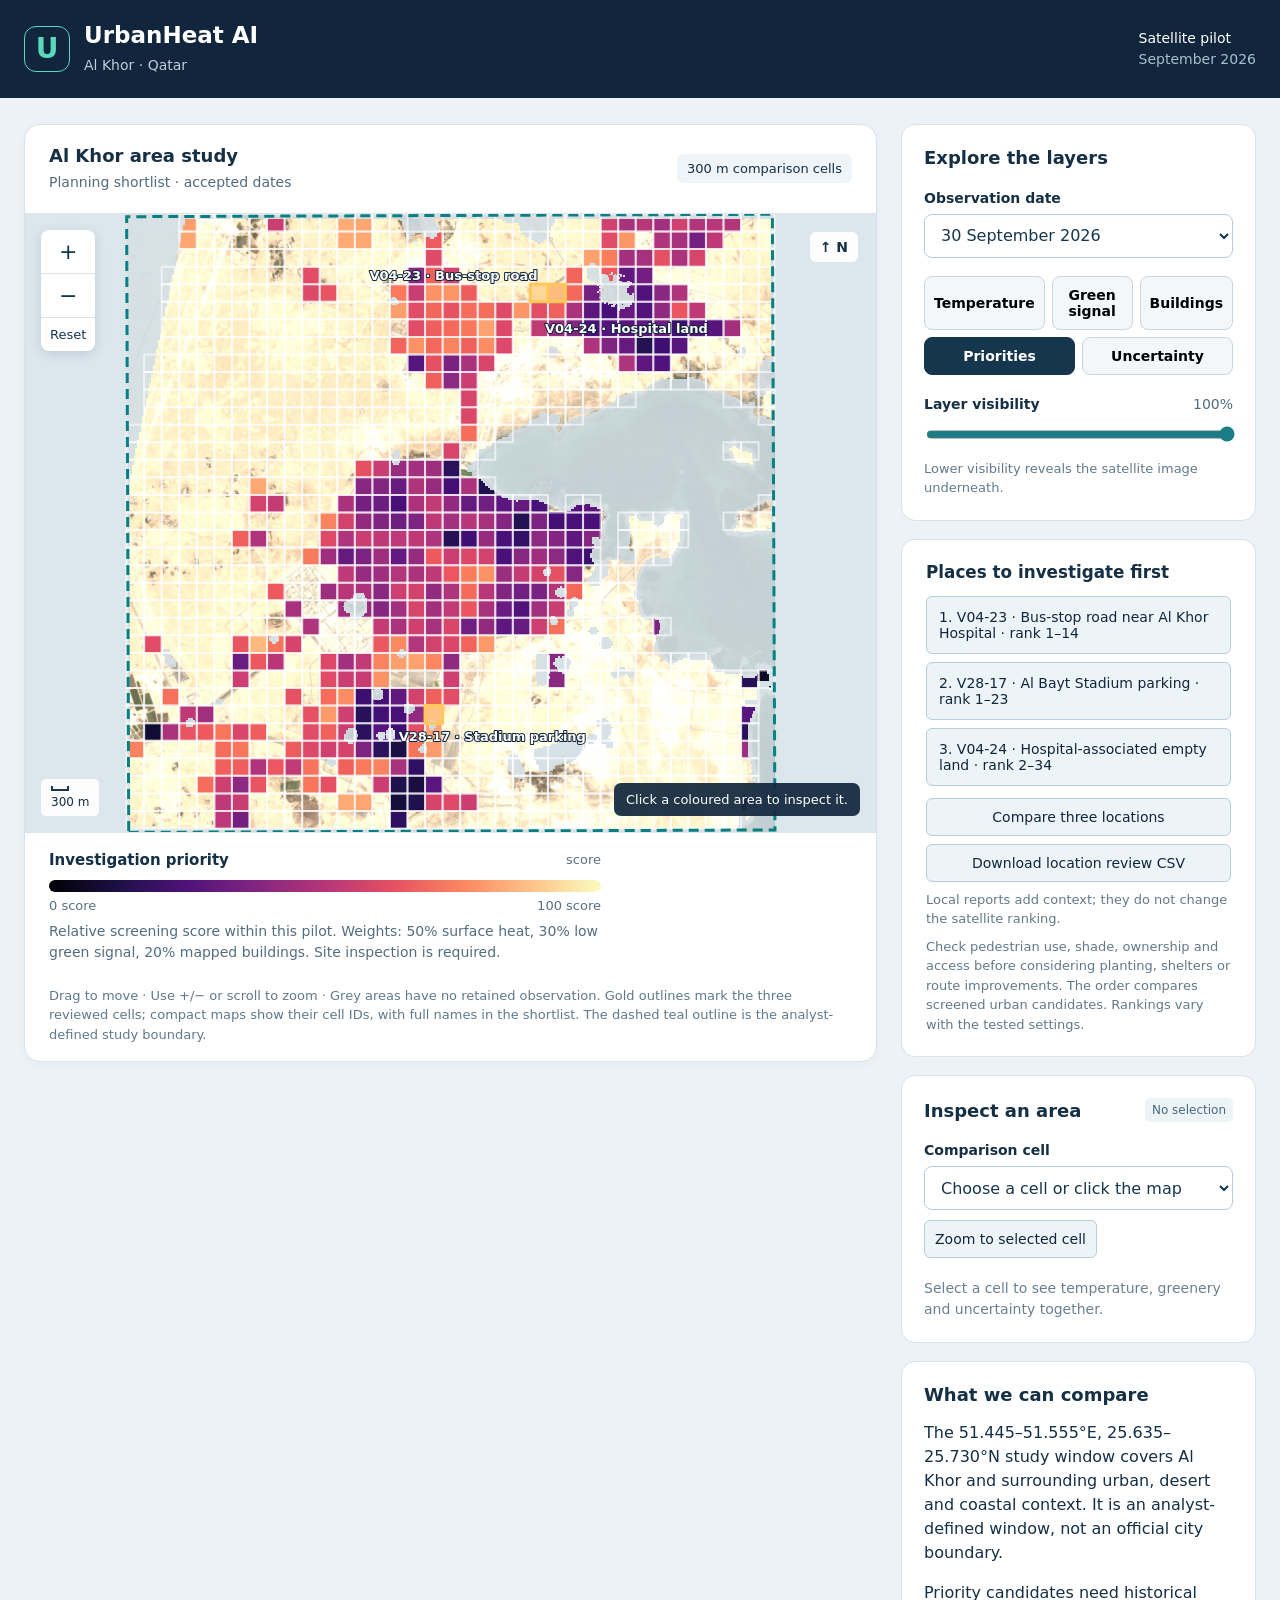
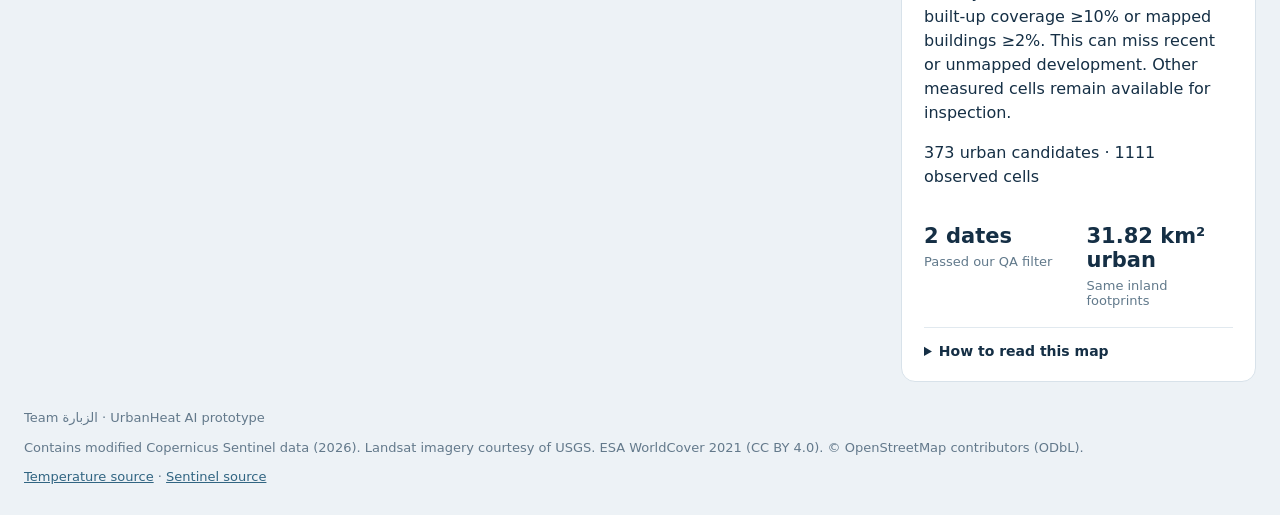
==== app/index.html @ a77ec5e9 "Fix map label readability and record real Chromium desktop/mobile checks [skip ci]" ====
<!doctype html><html lang="en"><head><meta charset="utf-8"><meta name="viewport" content="width=device-width,initial-scale=1"><title>UrbanHeat AI · Al Khor</title><meta name="description" content="Explore satellite surface temperature, greenery and retrieval uncertainty in Al Khor, Qatar."><link rel="icon" type="image/svg+xml" href="data:image/svg+xml,%3Csvg xmlns='http://www.w3.org/2000/svg' viewBox='0 0 32 32'%3E%3Crect width='32' height='32' rx='7' fill='%2311263c'/%3E%3Cpath d='M7 22V12h5v10m3 0V7h5v15m3 0V15h3v7' stroke='%235ad8bb' stroke-width='3' fill='none'/%3E%3C/svg%3E"><link rel="stylesheet" href="style.css"></head><body>
<header><div class="brand"><span class="mark" aria-hidden="true">U</span><div><h1>UrbanHeat AI</h1><p>Al Khor · Qatar</p></div></div><div class="phase">Satellite pilot <span>September 2026</span></div></header>
<main><section class="workspace" aria-label="Interactive satellite map"><div class="map-top"><div><h2>Al Khor area study</h2><p id="map-caption">Loading satellite layers…</p></div><span class="tag">300 m comparison cells</span></div><div class="map-frame" id="map-frame"><svg id="map" viewBox="0 0 1830 2100" role="img" aria-label="Interactive map of Al Khor. Use the cell selector for keyboard access." tabindex="0"><image id="base" href="assets/satellite.jpg" width="1830" height="2100"/><image id="mask-image" href="assets/excluded.png" width="1830" height="2100" style="image-rendering:pixelated"/><image id="layer-image" width="1830" height="2100" style="image-rendering:pixelated"/><g id="cells"></g><g id="selection" pointer-events="none"></g><g id="map-labels" pointer-events="none"></g></svg><div class="zoom" aria-label="Map zoom controls"><button id="zoom-in" aria-label="Zoom in">+</button><button id="zoom-out" aria-label="Zoom out">−</button><button id="reset" aria-label="Reset map view">Reset</button></div><span class="north" aria-label="Grid north">↑ N</span><div class="scale"><span id="scale-line"></span><span>300 m</span></div><div id="map-status" class="map-status" role="status">Click a coloured area to inspect it.</div></div><div class="legend"><div><strong id="legend-title">Surface temperature</strong><span id="legend-units">°C</span></div><div class="gradient" id="gradient"></div><div class="legend-labels"><span id="legend-min">35°C</span><span id="legend-max">50°C</span></div><p id="legend-description"></p></div><p class="map-instruction">Drag to move · Use +/− or scroll to zoom · Grey areas have no retained observation. Gold outlines mark the three reviewed cells; compact maps show their cell IDs, with full names in the shortlist. The dashed teal outline is the analyst-defined study boundary.</p></section>
<aside><section class="controls"><h2>Explore the layers</h2><label for="date">Observation date</label><select id="date"><option value="2026-09-30">30 September 2026</option><option value="2026-09-14">14 September 2026</option></select><div class="layer-buttons" aria-label="Map layer"><button data-layer="temperature" class="active" aria-pressed="true">Temperature</button><button data-layer="greenery" aria-pressed="false">Green signal</button><button data-layer="buildings" aria-pressed="false">Buildings</button><button data-layer="priority" aria-pressed="false">Priorities</button><button data-layer="uncertainty" aria-pressed="false">Uncertainty</button></div><label for="opacity">Layer visibility <output id="opacity-value">100%</output></label><input id="opacity" type="range" min="0" max="100" value="100"><p class="hint">Lower visibility reveals the satellite image underneath.</p></section>
<section class="planning"><h2>Places to investigate first</h2><div id="priority-list"></div><div class="review-actions"><button id="comparison-toggle" aria-expanded="false" aria-controls="comparison">Compare three locations</button><button id="download-review">Download location review CSV</button></div><p id="review-status" class="hint">Local reports add context; they do not change the satellite ranking.</p><p class="hint">Check pedestrian use, shade, ownership and access before considering planting, shelters or route improvements. The order compares screened urban candidates. Rankings vary with the tested settings.</p></section><section class="inspection"><div class="section-title"><h2>Inspect an area</h2><span id="cell-badge">No selection</span></div><label for="cell-select">Comparison cell</label><select id="cell-select"><option value="">Choose a cell or click the map</option></select><button id="focus-selection" class="focus-button">Zoom to selected cell</button><div id="cell-details" aria-live="polite"><p class="empty">Select a cell to see temperature, greenery and uncertainty together.</p></div></section>
<section class="study"><h2>What we can compare</h2><p>The 51.445–51.555°E, 25.635–25.730°N study window covers Al Khor and surrounding urban, desert and coastal context. It is an analyst-defined window, not an official city boundary.</p><p>Priority candidates need historical built-up coverage ≥10% or mapped buildings ≥2%. This can miss recent or unmapped development. Other measured cells remain available for inspection.</p><p id="cell-count"></p><div class="study-stats"><div><strong id="date-count">Loading…</strong><span>Passed our QA filter</span></div><div><strong id="footprint-stat">Loading…</strong><span>Same inland footprints</span></div></div><details><summary>How to read this map</summary><p>Temperature is a satellite estimate of the surface, not air temperature or a health-risk score. Thermal detail is about 100 m, although the delivered pixels are 30 m.</p><p>Green pixel share is the fraction of matched clear-land pixels with a vegetation signal (NDVI ≥0.30). It is a provisional estimate, not a tree inventory.</p><p>Uncertainty is the Landsat ST_QA estimate. Higher values mean less certainty. Reported cell values are medians, not confidence intervals.</p><p>We exclude water candidates, a 60 m coastal buffer and crop-edge halo, uncertain land, cloud flags and temperature uncertainty above 2 K. Historical WorldCover water, wetland and mangrove classes are also excluded conservatively. Limited OSM reference checks have mixed results: water tags can conflict with the current image, and tidal vegetation complicates shoreline labels. No coastal reference point enters the retained thermal comparison. These checks do not establish accuracy.</p><p>6 September was excluded: none of the historical urban inland support passed the strict QA limit. Date acceptance requires at least 50% coverage of that support. Sentinel greenery is from 15 September for the 14 September thermal scene, and from 30 September for the other scene.</p><p>Buildings come from contributed OSM closed ways. Historical built-up land comes from the machine-learning-derived ESA WorldCover 2021 product. We do not run our own AI building segmentation.</p><p>Priorities combine relative ranks for surface heat (50%), low green signal (30%) and mapped buildings (20%). We tested 13 settings, including urban screening cutoffs. Reported thermal uncertainty does not capture every possible error.</p></details></section></aside><section id="comparison" class="comparison" hidden><h2>Three locations, different site checks</h2><p id="comparison-date"></p><div class="table-scroll"><table><thead><tr><th>Location</th><th>Cell</th><th>Surface temperature</th><th>Detected green pixels</th><th>Scenario ranks</th><th>Reported use</th><th>Next site check</th></tr></thead><tbody id="comparison-body"></tbody></table></div><p>Satellite measurements describe 300 m cells. Local observations are from Abdulrahman Almohannadi; passenger numbers, current shade and field verification remain pending.</p></section></main>
<footer><p>Team <span lang="ar" dir="rtl">الزبارة</span> · UrbanHeat AI prototype</p><p>Contains modified Copernicus Sentinel data (2026). Landsat imagery courtesy of USGS. ESA WorldCover 2021 (CC BY 4.0). © OpenStreetMap contributors (ODbL).</p><p><a href="https://www.usgs.gov/landsat-missions/landsat-collection-2-surface-temperature" target="_blank" rel="noopener">Temperature source</a> · <a href="https://sentiwiki.copernicus.eu/web/s2-products" target="_blank" rel="noopener">Sentinel source</a></p></footer><noscript>This map needs JavaScript to switch layers and inspect cells.</noscript><script src="app.js"></script></body></html>
---- app/style.css ----
:root{font-family:Inter,ui-sans-serif,system-ui,-apple-system,BlinkMacSystemFont,"Segoe UI",sans-serif;color:#152f45;background:#edf2f6;font-size:16px;font-synthesis:none}*{box-sizing:border-box}body{margin:0}header{background:#11263c;color:white;padding:22px max(24px,calc((100vw - 1420px)/2));display:flex;justify-content:space-between;align-items:center;gap:20px}.brand{display:flex;align-items:center;gap:14px}.mark{display:grid;place-items:center;border:1px solid #5ad8bb;border-radius:12px;color:#5ad8bb;width:46px;height:46px;font-size:28px;font-weight:750}.brand h1{font-size:23px;line-height:1.2;margin:0}.brand p{margin:5px 0 0;color:#becedb;font-size:14px}.phase{font-size:14px}.phase span{display:block;color:#a8bfce;margin-top:5px}main{max-width:1420px;margin:26px auto;display:grid;grid-template-columns:minmax(0,1fr) 355px;gap:24px;padding:0 24px}h2{margin:0;font-size:18px}p{line-height:1.5}.workspace{background:#fff;border-radius:16px;overflow:hidden;border:1px solid #d8e2ea;box-shadow:0 3px 12px #11263c07}.map-top{padding:20px 24px;display:flex;align-items:center;justify-content:space-between;gap:16px}.map-top p{font-size:14px;margin:6px 0 0;color:#526b7f}.tag{font-size:13px;padding:7px 10px;background:#eef4f8;border-radius:6px;white-space:nowrap}.map-frame{height:620px;position:relative;overflow:hidden;background:#dce6ed;border-top:1px solid #dae4eb;border-bottom:1px solid #dae4eb}svg{display:block;width:100%;height:100%;touch-action:none;cursor:grab}svg:active{cursor:grabbing}svg:focus-visible{outline:3px solid #2374a7;outline-offset:-4px}#cells polygon{fill:transparent;stroke:#fff9;stroke-width:2;vector-effect:non-scaling-stroke;cursor:pointer}#cells polygon:hover{stroke:#fff;stroke-width:3}#selection polygon{fill:#ffffff0c;stroke:#5eeed0;stroke-width:4;vector-effect:non-scaling-stroke}.zoom{position:absolute;left:16px;top:16px;display:flex;flex-direction:column;box-shadow:0 3px 12px #11263c22;border-radius:8px;overflow:hidden}.zoom button{border:0;border-bottom:1px solid #dae2e8;border-radius:0;background:#fff;min-width:46px;padding:9px;color:#16374f;font-size:22px}.zoom button:last-child{font-size:13px;border:0}.north{position:absolute;right:18px;top:18px;background:#ffffffee;padding:7px 10px;border-radius:6px;font-size:14px;font-weight:700}.scale{position:absolute;bottom:16px;left:16px;background:#fffffff0;border-radius:5px;padding:7px 10px;font-size:12px;display:flex;flex-direction:column;gap:4px}.scale #scale-line{height:5px;border:2px solid #183950;border-top:0;max-width:220px}.map-status{position:absolute;right:16px;bottom:16px;max-width:70%;background:#11263ceb;color:white;padding:9px 12px;border-radius:7px;font-size:13px}.legend{padding:18px 24px 10px;max-width:600px}.legend>div:first-child{display:flex;justify-content:space-between;align-items:center}.legend strong{font-size:15px}.legend span{font-size:13px;color:#597082}.gradient{height:12px;border-radius:6px;margin-top:11px;background:linear-gradient(90deg,#000004,#57106e,#bc3754,#f98e09,#fcffa4)}.legend-labels{display:flex;justify-content:space-between;margin-top:6px}.legend p{font-size:14px;color:#536d80;margin:8px 0}.map-instruction{font-size:13px;color:#60798c;margin:0;padding:5px 24px 17px}aside{display:flex;flex-direction:column;gap:18px}aside section{background:white;border:1px solid #d8e2ea;border-radius:14px;padding:22px}.controls h2{margin-bottom:22px}label{display:block;font-size:14px;font-weight:600;margin-bottom:8px}select{width:100%;min-height:44px;border:1px solid #b8cbd9;border-radius:8px;background:white;padding:10px 12px;font:inherit;color:#16364d}button{font:inherit;cursor:pointer;transition:background .12s}button:hover{background:#e5eff5}button:focus-visible,select:focus-visible,input:focus-visible,summary:focus-visible,a:focus-visible{outline:3px solid #07828b;outline-offset:3px}.layer-buttons{display:flex;flex-wrap:wrap;gap:7px;margin:18px 0 21px}.layer-buttons button{border:1px solid #c9d6df;background:#f3f7fa;border-radius:8px;padding:10px 9px;font-size:14px;font-weight:600;flex:1}.layer-buttons button.active{background:#16364d;color:#fff;border-color:#16364d}label output{float:right;color:#536d80;font-weight:400}input[type=range]{width:100%;accent-color:#1c7c85;min-height:25px}.hint{font-size:13px;color:#63798b;margin:8px 0 0}.section-title{display:flex;align-items:center;justify-content:space-between;gap:10px;margin-bottom:20px}.section-title span{font-size:12px;color:#48687f;background:#edf4f8;border-radius:5px;padding:5px 7px}.empty{font-size:14px;color:#6a8091;margin:20px 0 0}.metrics{margin-top:20px;display:flex;flex-direction:column;gap:0}.metric{padding:13px 0;border-bottom:1px solid #e7edf2;display:flex;justify-content:space-between;align-items:center;gap:10px}.metric span{font-size:14px;color:#536c7f}.metric strong{font-size:23px;font-weight:650;color:#12354d;white-space:nowrap}.metrics .metric:last-child{border-bottom:0}.cell-note{font-size:13px;color:#627b8f;line-height:1.5;margin:12px 0 0}.study-stats{display:grid;grid-template-columns:1fr 1fr;gap:16px;padding:19px 0}.study-stats strong{font-size:21px;display:block}.study-stats span{display:block;color:#61798b;font-size:13px;margin-top:6px}.study details{border-top:1px solid #e1e9ef;padding-top:15px}.study summary{font-size:14px;font-weight:600;cursor:pointer}.study details p{font-size:14px;color:#526c80;margin:12px 0}footer{max-width:1420px;padding:0 24px 28px;margin:0 auto;color:#63798b;font-size:13px;display:flex;flex-wrap:wrap;gap:10px 24px;justify-content:space-between}footer p{margin:0}footer a{color:#316582}noscript{display:block;text-align:center;padding:20px;color:#9c2432}@media(min-width:1500px){.map-frame{height:700px}}@media(max-width:950px){main{grid-template-columns:minmax(0,1fr) 320px;gap:16px;padding:0 16px}.map-frame{height:600px}aside section{padding:18px}.tag{display:none}.map-top{padding:18px}.layer-buttons button{padding:10px 6px;font-size:13px}}@media(max-width:720px){header{padding:17px 18px}.brand h1{font-size:21px}.phase{font-size:12px}main{display:flex;flex-direction:column;margin:18px auto;padding:0 14px;gap:16px}aside{display:contents}.controls{order:0}.workspace{order:1}.inspection{order:2}.study{order:3}.controls h2{margin-bottom:15px}.layer-buttons{margin:12px 0}.map-frame{height:540px}.map-status{max-width:72%;font-size:12px;right:10px;bottom:12px}.legend{padding:16px 18px 8px}.map-instruction{padding:5px 18px 16px}footer{display:block;padding:0 18px 22px}footer p{margin-bottom:8px}}@media(prefers-reduced-motion:reduce){*{transition:none}}

.planning{padding:22px 24px;background:white;border-bottom:1px solid #dce5eb}.planning h2{font-size:1.05rem;margin:0 0 14px}#priority-list{display:grid;gap:8px}#priority-list button{text-align:left;padding:12px;background:#edf4f8;border:1px solid #b8ccd9;border-radius:6px;color:#11263c;font-size:14px;cursor:pointer}

@media(min-width:721px){.workspace{align-self:start}}

#map-labels text{font-size:200px;font-weight:700;fill:white;stroke:#11263c;stroke-width:35px;paint-order:stroke fill;stroke-linejoin:round}#map-labels .review-cell{fill:none;stroke:#ffc857;stroke-width:3px;vector-effect:non-scaling-stroke}#map-labels .study-boundary{fill:none;stroke:#087f83;stroke-width:3px;stroke-dasharray:10 6;vector-effect:non-scaling-stroke}.review-actions{display:grid;gap:8px;margin-top:12px}.review-actions button,.focus-button{padding:10px;border:1px solid #b8ccd9;border-radius:6px;background:#edf4f8;color:#11263c;font-size:14px}.focus-button{margin-top:10px}.local-details{border-top:2px solid #d8e2ea;margin-top:20px;padding-top:15px}.local-details h3{font-size:17px;margin:0}.local-details p,.local-details dd,.local-details dt{font-size:14px;line-height:1.5}.local-details dt{font-weight:600;margin-top:10px}.local-details dd{margin:3px 0 0;color:#536c7f}.evidence-status{color:#765000;background:#fff6dc;padding:8px;border-radius:5px}.local-details a{color:#176277}.comparison{grid-column:1/-1;background:white;border:1px solid #d8e2ea;border-radius:14px;padding:22px}.comparison[hidden]{display:none}.comparison p{font-size:14px;color:#536c7f}.table-scroll{overflow:auto}.comparison table{border-collapse:collapse;width:100%;min-width:850px;font-size:14px}.comparison td,.comparison th{padding:12px;text-align:left;vertical-align:top;border-bottom:1px solid #d8e2ea}.comparison th{background:#edf4f8}.comparison td:first-child{font-weight:600}@media(max-width:720px){.comparison{order:4}.planning{order:2}}
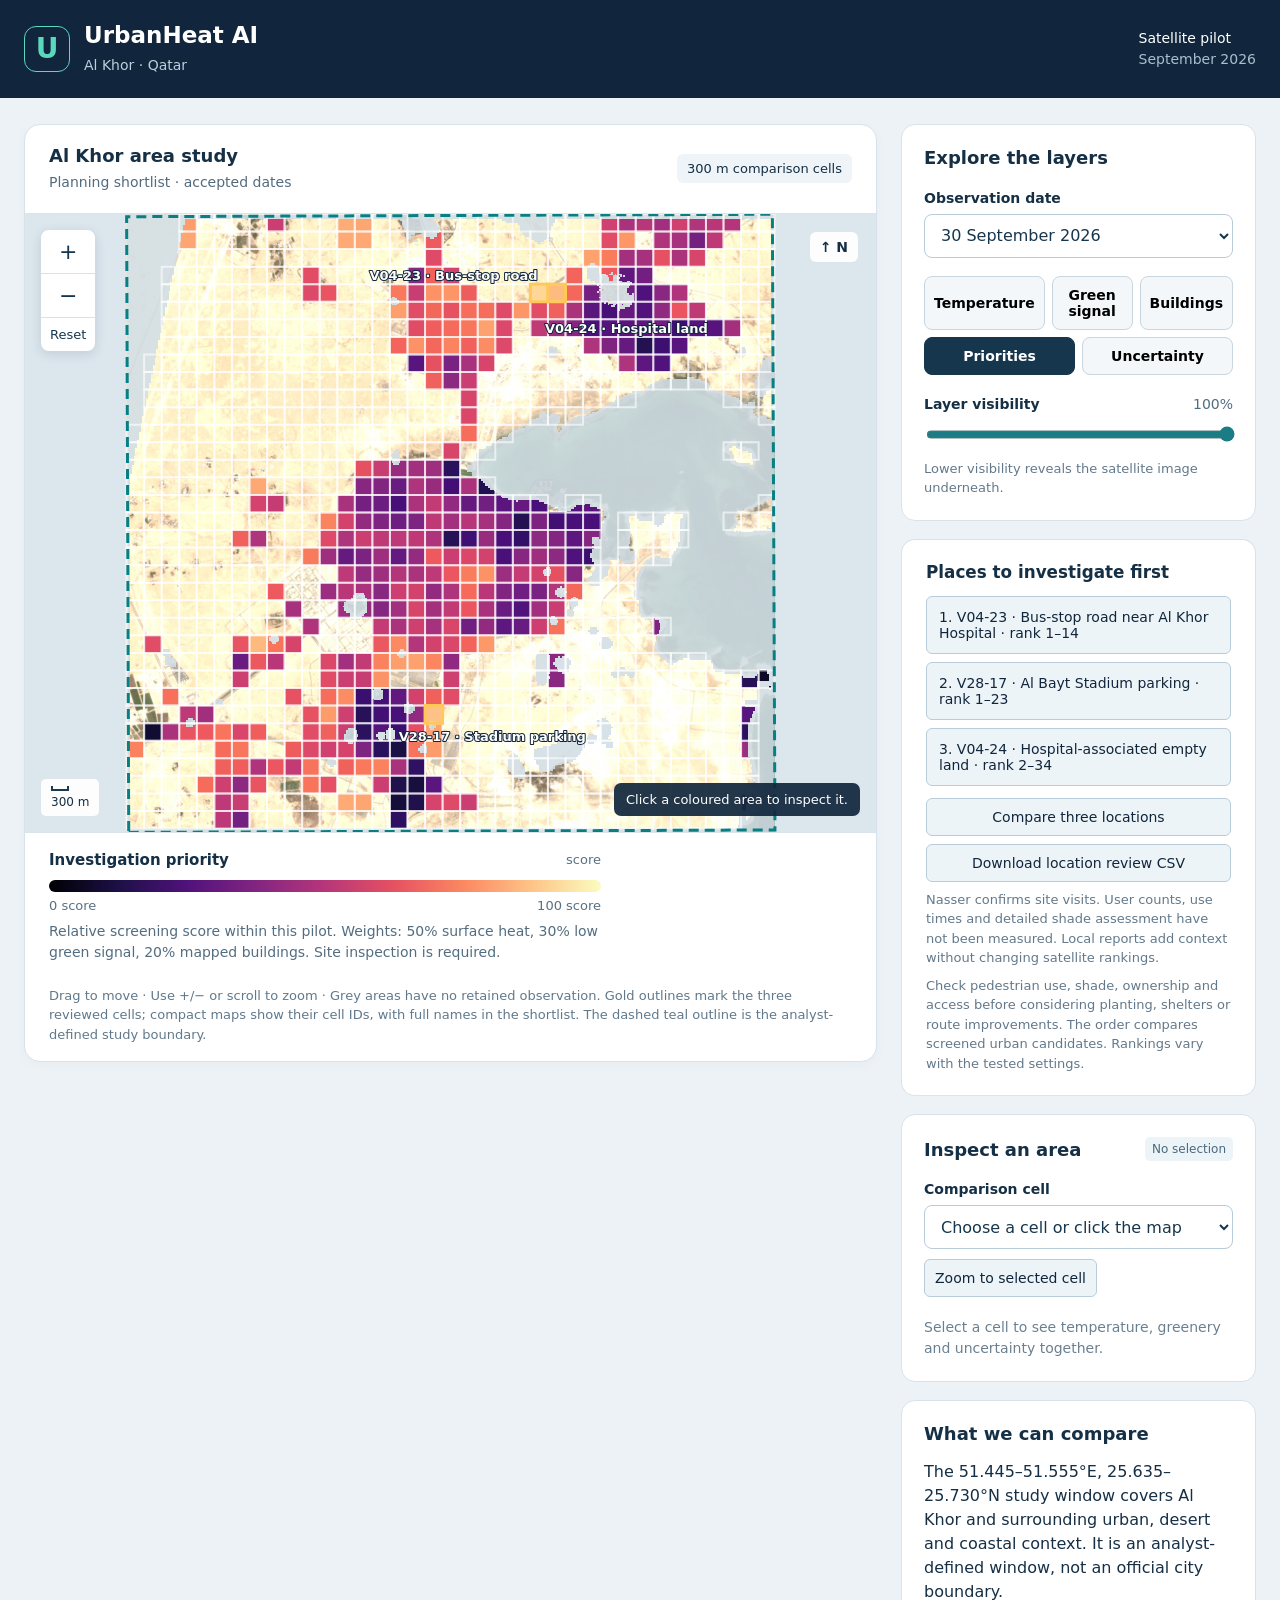
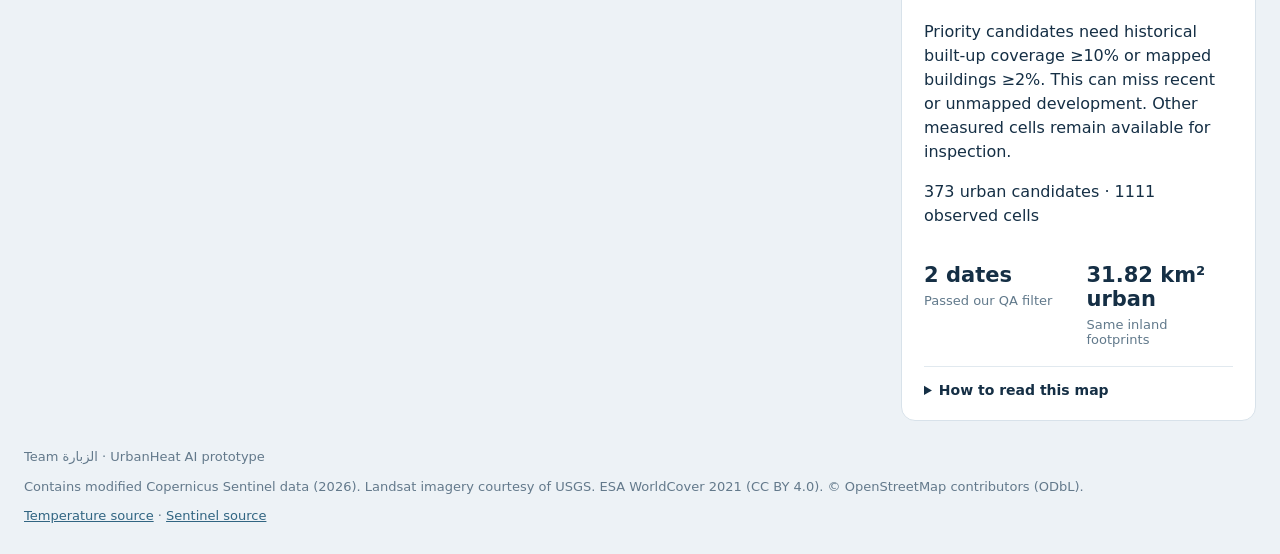
==== commit 58c714fa: "Prepare delivery bundle and clarify unmeasured field evidence [skip ci]" ====
--- a/app/index.html
+++ b/app/index.html
@@ -2,6 +2,6 @@
 <header><div class="brand"><span class="mark" aria-hidden="true">U</span><div><h1>UrbanHeat AI</h1><p>Al Khor · Qatar</p></div></div><div class="phase">Satellite pilot <span>September 2026</span></div></header>
 <main><section class="workspace" aria-label="Interactive satellite map"><div class="map-top"><div><h2>Al Khor area study</h2><p id="map-caption">Loading satellite layers…</p></div><span class="tag">300 m comparison cells</span></div><div class="map-frame" id="map-frame"><svg id="map" viewBox="0 0 1830 2100" role="img" aria-label="Interactive map of Al Khor. Use the cell selector for keyboard access." tabindex="0"><image id="base" href="assets/satellite.jpg" width="1830" height="2100"/><image id="mask-image" href="assets/excluded.png" width="1830" height="2100" style="image-rendering:pixelated"/><image id="layer-image" width="1830" height="2100" style="image-rendering:pixelated"/><g id="cells"></g><g id="selection" pointer-events="none"></g><g id="map-labels" pointer-events="none"></g></svg><div class="zoom" aria-label="Map zoom controls"><button id="zoom-in" aria-label="Zoom in">+</button><button id="zoom-out" aria-label="Zoom out">−</button><button id="reset" aria-label="Reset map view">Reset</button></div><span class="north" aria-label="Grid north">↑ N</span><div class="scale"><span id="scale-line"></span><span>300 m</span></div><div id="map-status" class="map-status" role="status">Click a coloured area to inspect it.</div></div><div class="legend"><div><strong id="legend-title">Surface temperature</strong><span id="legend-units">°C</span></div><div class="gradient" id="gradient"></div><div class="legend-labels"><span id="legend-min">35°C</span><span id="legend-max">50°C</span></div><p id="legend-description"></p></div><p class="map-instruction">Drag to move · Use +/− or scroll to zoom · Grey areas have no retained observation. Gold outlines mark the three reviewed cells; compact maps show their cell IDs, with full names in the shortlist. The dashed teal outline is the analyst-defined study boundary.</p></section>
 <aside><section class="controls"><h2>Explore the layers</h2><label for="date">Observation date</label><select id="date"><option value="2026-09-30">30 September 2026</option><option value="2026-09-14">14 September 2026</option></select><div class="layer-buttons" aria-label="Map layer"><button data-layer="temperature" class="active" aria-pressed="true">Temperature</button><button data-layer="greenery" aria-pressed="false">Green signal</button><button data-layer="buildings" aria-pressed="false">Buildings</button><button data-layer="priority" aria-pressed="false">Priorities</button><button data-layer="uncertainty" aria-pressed="false">Uncertainty</button></div><label for="opacity">Layer visibility <output id="opacity-value">100%</output></label><input id="opacity" type="range" min="0" max="100" value="100"><p class="hint">Lower visibility reveals the satellite image underneath.</p></section>
-<section class="planning"><h2>Places to investigate first</h2><div id="priority-list"></div><div class="review-actions"><button id="comparison-toggle" aria-expanded="false" aria-controls="comparison">Compare three locations</button><button id="download-review">Download location review CSV</button></div><p id="review-status" class="hint">Local reports add context; they do not change the satellite ranking.</p><p class="hint">Check pedestrian use, shade, ownership and access before considering planting, shelters or route improvements. The order compares screened urban candidates. Rankings vary with the tested settings.</p></section><section class="inspection"><div class="section-title"><h2>Inspect an area</h2><span id="cell-badge">No selection</span></div><label for="cell-select">Comparison cell</label><select id="cell-select"><option value="">Choose a cell or click the map</option></select><button id="focus-selection" class="focus-button">Zoom to selected cell</button><div id="cell-details" aria-live="polite"><p class="empty">Select a cell to see temperature, greenery and uncertainty together.</p></div></section>
-<section class="study"><h2>What we can compare</h2><p>The 51.445–51.555°E, 25.635–25.730°N study window covers Al Khor and surrounding urban, desert and coastal context. It is an analyst-defined window, not an official city boundary.</p><p>Priority candidates need historical built-up coverage ≥10% or mapped buildings ≥2%. This can miss recent or unmapped development. Other measured cells remain available for inspection.</p><p id="cell-count"></p><div class="study-stats"><div><strong id="date-count">Loading…</strong><span>Passed our QA filter</span></div><div><strong id="footprint-stat">Loading…</strong><span>Same inland footprints</span></div></div><details><summary>How to read this map</summary><p>Temperature is a satellite estimate of the surface, not air temperature or a health-risk score. Thermal detail is about 100 m, although the delivered pixels are 30 m.</p><p>Green pixel share is the fraction of matched clear-land pixels with a vegetation signal (NDVI ≥0.30). It is a provisional estimate, not a tree inventory.</p><p>Uncertainty is the Landsat ST_QA estimate. Higher values mean less certainty. Reported cell values are medians, not confidence intervals.</p><p>We exclude water candidates, a 60 m coastal buffer and crop-edge halo, uncertain land, cloud flags and temperature uncertainty above 2 K. Historical WorldCover water, wetland and mangrove classes are also excluded conservatively. Limited OSM reference checks have mixed results: water tags can conflict with the current image, and tidal vegetation complicates shoreline labels. No coastal reference point enters the retained thermal comparison. These checks do not establish accuracy.</p><p>6 September was excluded: none of the historical urban inland support passed the strict QA limit. Date acceptance requires at least 50% coverage of that support. Sentinel greenery is from 15 September for the 14 September thermal scene, and from 30 September for the other scene.</p><p>Buildings come from contributed OSM closed ways. Historical built-up land comes from the machine-learning-derived ESA WorldCover 2021 product. We do not run our own AI building segmentation.</p><p>Priorities combine relative ranks for surface heat (50%), low green signal (30%) and mapped buildings (20%). We tested 13 settings, including urban screening cutoffs. Reported thermal uncertainty does not capture every possible error.</p></details></section></aside><section id="comparison" class="comparison" hidden><h2>Three locations, different site checks</h2><p id="comparison-date"></p><div class="table-scroll"><table><thead><tr><th>Location</th><th>Cell</th><th>Surface temperature</th><th>Detected green pixels</th><th>Scenario ranks</th><th>Reported use</th><th>Next site check</th></tr></thead><tbody id="comparison-body"></tbody></table></div><p>Satellite measurements describe 300 m cells. Local observations are from Abdulrahman Almohannadi; passenger numbers, current shade and field verification remain pending.</p></section></main>
+<section class="planning"><h2>Places to investigate first</h2><div id="priority-list"></div><div class="review-actions"><button id="comparison-toggle" aria-expanded="false" aria-controls="comparison">Compare three locations</button><button id="download-review">Download location review CSV</button></div><p id="review-status" class="hint">Nasser confirms site visits. User counts, use times and detailed shade assessment have not been measured. Local reports add context without changing satellite rankings.</p><p class="hint">Check pedestrian use, shade, ownership and access before considering planting, shelters or route improvements. The order compares screened urban candidates. Rankings vary with the tested settings.</p></section><section class="inspection"><div class="section-title"><h2>Inspect an area</h2><span id="cell-badge">No selection</span></div><label for="cell-select">Comparison cell</label><select id="cell-select"><option value="">Choose a cell or click the map</option></select><button id="focus-selection" class="focus-button">Zoom to selected cell</button><div id="cell-details" aria-live="polite"><p class="empty">Select a cell to see temperature, greenery and uncertainty together.</p></div></section>
+<section class="study"><h2>What we can compare</h2><p>The 51.445–51.555°E, 25.635–25.730°N study window covers Al Khor and surrounding urban, desert and coastal context. It is an analyst-defined window, not an official city boundary.</p><p>Priority candidates need historical built-up coverage ≥10% or mapped buildings ≥2%. This can miss recent or unmapped development. Other measured cells remain available for inspection.</p><p id="cell-count"></p><div class="study-stats"><div><strong id="date-count">Loading…</strong><span>Passed our QA filter</span></div><div><strong id="footprint-stat">Loading…</strong><span>Same inland footprints</span></div></div><details><summary>How to read this map</summary><p>Temperature is a satellite estimate of the surface, not air temperature or a health-risk score. Thermal detail is about 100 m, although the delivered pixels are 30 m.</p><p>Green pixel share is the fraction of matched clear-land pixels with a vegetation signal (NDVI ≥0.30). It is a provisional estimate, not a tree inventory.</p><p>Uncertainty is the Landsat ST_QA estimate. Higher values mean less certainty. Reported cell values are medians, not confidence intervals.</p><p>We exclude water candidates, a 60 m coastal buffer and crop-edge halo, uncertain land, cloud flags and temperature uncertainty above 2 K. Historical WorldCover water, wetland and mangrove classes are also excluded conservatively. Limited OSM reference checks have mixed results: water tags can conflict with the current image, and tidal vegetation complicates shoreline labels. No coastal reference point enters the retained thermal comparison. These checks do not establish accuracy.</p><p>6 September was excluded: none of the historical urban inland support passed the strict QA limit. Date acceptance requires at least 50% coverage of that support. Sentinel greenery is from 15 September for the 14 September thermal scene, and from 30 September for the other scene.</p><p>Buildings come from contributed OSM closed ways. Historical built-up land comes from the machine-learning-derived ESA WorldCover 2021 product. We do not run our own AI building segmentation.</p><p>Priorities combine relative ranks for surface heat (50%), low green signal (30%) and mapped buildings (20%). We tested 13 settings, including urban screening cutoffs. Reported thermal uncertainty does not capture every possible error.</p></details></section></aside><section id="comparison" class="comparison" hidden><h2>Three locations, different site checks</h2><p id="comparison-date"></p><div class="table-scroll"><table><thead><tr><th>Location</th><th>Cell</th><th>Surface temperature</th><th>Detected green pixels</th><th>Scenario ranks</th><th>Reported use</th><th>Next site check</th></tr></thead><tbody id="comparison-body"></tbody></table></div><p>Satellite measurements describe 300 m cells. Local observations are from Abdulrahman Almohannadi; Nasser confirms site visits. User counts, use times and detailed shade assessment have not been measured. Ownership and access checks remain pending; Unknown values are retained without supporting evidence.</p></section></main>
 <footer><p>Team <span lang="ar" dir="rtl">الزبارة</span> · UrbanHeat AI prototype</p><p>Contains modified Copernicus Sentinel data (2026). Landsat imagery courtesy of USGS. ESA WorldCover 2021 (CC BY 4.0). © OpenStreetMap contributors (ODbL).</p><p><a href="https://www.usgs.gov/landsat-missions/landsat-collection-2-surface-temperature" target="_blank" rel="noopener">Temperature source</a> · <a href="https://sentiwiki.copernicus.eu/web/s2-products" target="_blank" rel="noopener">Sentinel source</a></p></footer><noscript>This map needs JavaScript to switch layers and inspect cells.</noscript><script src="app.js"></script></body></html>
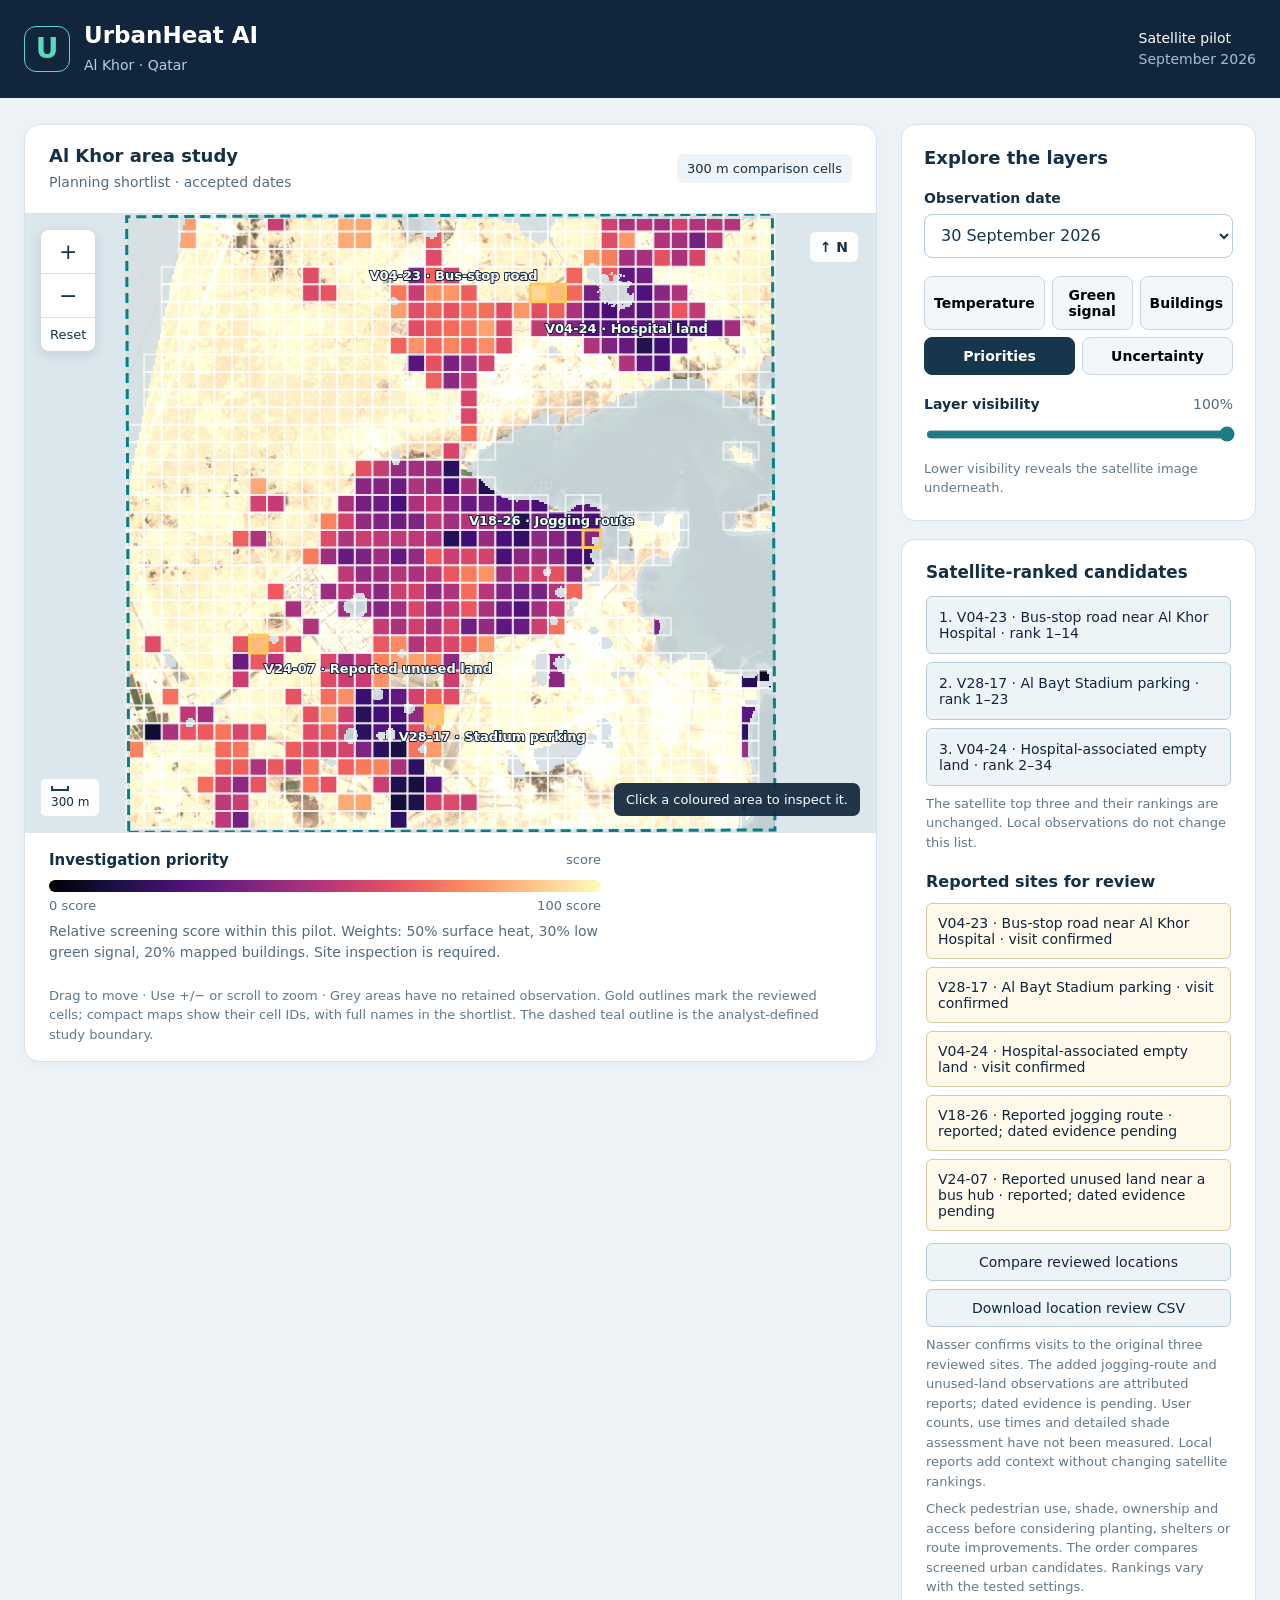
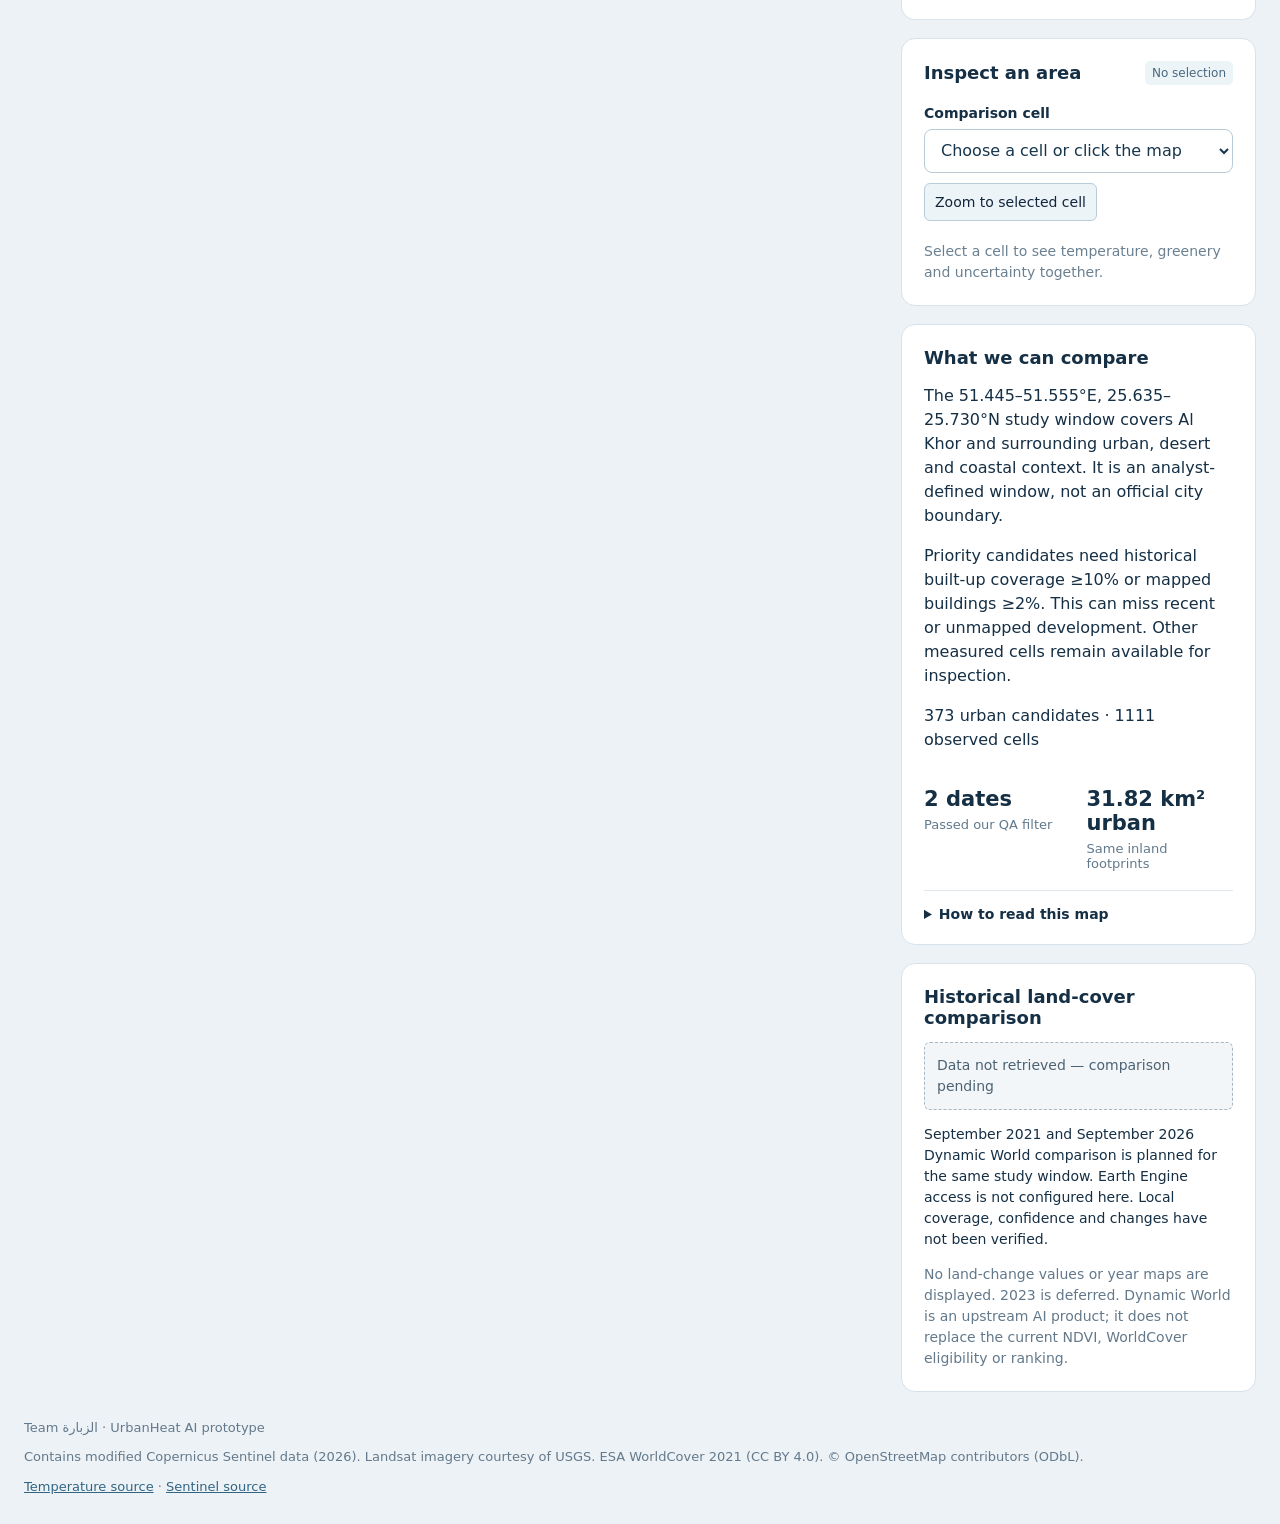
==== commit b719e8c4: "Improve site evidence review and prepare blocked Dynamic World extension [skip ci]" ====
--- a/app/index.html
+++ b/app/index.html
@@ -1,7 +1,7 @@
 <!doctype html><html lang="en"><head><meta charset="utf-8"><meta name="viewport" content="width=device-width,initial-scale=1"><title>UrbanHeat AI · Al Khor</title><meta name="description" content="Explore satellite surface temperature, greenery and retrieval uncertainty in Al Khor, Qatar."><link rel="icon" type="image/svg+xml" href="data:image/svg+xml,%3Csvg xmlns='http://www.w3.org/2000/svg' viewBox='0 0 32 32'%3E%3Crect width='32' height='32' rx='7' fill='%2311263c'/%3E%3Cpath d='M7 22V12h5v10m3 0V7h5v15m3 0V15h3v7' stroke='%235ad8bb' stroke-width='3' fill='none'/%3E%3C/svg%3E"><link rel="stylesheet" href="style.css"></head><body>
 <header><div class="brand"><span class="mark" aria-hidden="true">U</span><div><h1>UrbanHeat AI</h1><p>Al Khor · Qatar</p></div></div><div class="phase">Satellite pilot <span>September 2026</span></div></header>
-<main><section class="workspace" aria-label="Interactive satellite map"><div class="map-top"><div><h2>Al Khor area study</h2><p id="map-caption">Loading satellite layers…</p></div><span class="tag">300 m comparison cells</span></div><div class="map-frame" id="map-frame"><svg id="map" viewBox="0 0 1830 2100" role="img" aria-label="Interactive map of Al Khor. Use the cell selector for keyboard access." tabindex="0"><image id="base" href="assets/satellite.jpg" width="1830" height="2100"/><image id="mask-image" href="assets/excluded.png" width="1830" height="2100" style="image-rendering:pixelated"/><image id="layer-image" width="1830" height="2100" style="image-rendering:pixelated"/><g id="cells"></g><g id="selection" pointer-events="none"></g><g id="map-labels" pointer-events="none"></g></svg><div class="zoom" aria-label="Map zoom controls"><button id="zoom-in" aria-label="Zoom in">+</button><button id="zoom-out" aria-label="Zoom out">−</button><button id="reset" aria-label="Reset map view">Reset</button></div><span class="north" aria-label="Grid north">↑ N</span><div class="scale"><span id="scale-line"></span><span>300 m</span></div><div id="map-status" class="map-status" role="status">Click a coloured area to inspect it.</div></div><div class="legend"><div><strong id="legend-title">Surface temperature</strong><span id="legend-units">°C</span></div><div class="gradient" id="gradient"></div><div class="legend-labels"><span id="legend-min">35°C</span><span id="legend-max">50°C</span></div><p id="legend-description"></p></div><p class="map-instruction">Drag to move · Use +/− or scroll to zoom · Grey areas have no retained observation. Gold outlines mark the three reviewed cells; compact maps show their cell IDs, with full names in the shortlist. The dashed teal outline is the analyst-defined study boundary.</p></section>
+<main><section class="workspace" aria-label="Interactive satellite map"><div class="map-top"><div><h2>Al Khor area study</h2><p id="map-caption">Loading satellite layers…</p></div><span class="tag">300 m comparison cells</span></div><div class="map-frame" id="map-frame"><svg id="map" viewBox="0 0 1830 2100" role="img" aria-label="Interactive map of Al Khor. Use the cell selector for keyboard access." tabindex="0"><image id="base" href="assets/satellite.jpg" width="1830" height="2100"/><image id="mask-image" href="assets/excluded.png" width="1830" height="2100" style="image-rendering:pixelated"/><image id="layer-image" width="1830" height="2100" style="image-rendering:pixelated"/><g id="cells"></g><g id="selection" pointer-events="none"></g><g id="map-labels" pointer-events="none"></g></svg><div class="zoom" aria-label="Map zoom controls"><button id="zoom-in" aria-label="Zoom in">+</button><button id="zoom-out" aria-label="Zoom out">−</button><button id="reset" aria-label="Reset map view">Reset</button></div><span class="north" aria-label="Grid north">↑ N</span><div class="scale"><span id="scale-line"></span><span>300 m</span></div><div id="map-status" class="map-status" role="status">Click a coloured area to inspect it.</div></div><div class="legend"><div><strong id="legend-title">Surface temperature</strong><span id="legend-units">°C</span></div><div class="gradient" id="gradient"></div><div class="legend-labels"><span id="legend-min">35°C</span><span id="legend-max">50°C</span></div><p id="legend-description"></p></div><p class="map-instruction">Drag to move · Use +/− or scroll to zoom · Grey areas have no retained observation. Gold outlines mark the reviewed cells; compact maps show their cell IDs, with full names in the shortlist. The dashed teal outline is the analyst-defined study boundary.</p></section>
 <aside><section class="controls"><h2>Explore the layers</h2><label for="date">Observation date</label><select id="date"><option value="2026-09-30">30 September 2026</option><option value="2026-09-14">14 September 2026</option></select><div class="layer-buttons" aria-label="Map layer"><button data-layer="temperature" class="active" aria-pressed="true">Temperature</button><button data-layer="greenery" aria-pressed="false">Green signal</button><button data-layer="buildings" aria-pressed="false">Buildings</button><button data-layer="priority" aria-pressed="false">Priorities</button><button data-layer="uncertainty" aria-pressed="false">Uncertainty</button></div><label for="opacity">Layer visibility <output id="opacity-value">100%</output></label><input id="opacity" type="range" min="0" max="100" value="100"><p class="hint">Lower visibility reveals the satellite image underneath.</p></section>
-<section class="planning"><h2>Places to investigate first</h2><div id="priority-list"></div><div class="review-actions"><button id="comparison-toggle" aria-expanded="false" aria-controls="comparison">Compare three locations</button><button id="download-review">Download location review CSV</button></div><p id="review-status" class="hint">Nasser confirms site visits. User counts, use times and detailed shade assessment have not been measured. Local reports add context without changing satellite rankings.</p><p class="hint">Check pedestrian use, shade, ownership and access before considering planting, shelters or route improvements. The order compares screened urban candidates. Rankings vary with the tested settings.</p></section><section class="inspection"><div class="section-title"><h2>Inspect an area</h2><span id="cell-badge">No selection</span></div><label for="cell-select">Comparison cell</label><select id="cell-select"><option value="">Choose a cell or click the map</option></select><button id="focus-selection" class="focus-button">Zoom to selected cell</button><div id="cell-details" aria-live="polite"><p class="empty">Select a cell to see temperature, greenery and uncertainty together.</p></div></section>
-<section class="study"><h2>What we can compare</h2><p>The 51.445–51.555°E, 25.635–25.730°N study window covers Al Khor and surrounding urban, desert and coastal context. It is an analyst-defined window, not an official city boundary.</p><p>Priority candidates need historical built-up coverage ≥10% or mapped buildings ≥2%. This can miss recent or unmapped development. Other measured cells remain available for inspection.</p><p id="cell-count"></p><div class="study-stats"><div><strong id="date-count">Loading…</strong><span>Passed our QA filter</span></div><div><strong id="footprint-stat">Loading…</strong><span>Same inland footprints</span></div></div><details><summary>How to read this map</summary><p>Temperature is a satellite estimate of the surface, not air temperature or a health-risk score. Thermal detail is about 100 m, although the delivered pixels are 30 m.</p><p>Green pixel share is the fraction of matched clear-land pixels with a vegetation signal (NDVI ≥0.30). It is a provisional estimate, not a tree inventory.</p><p>Uncertainty is the Landsat ST_QA estimate. Higher values mean less certainty. Reported cell values are medians, not confidence intervals.</p><p>We exclude water candidates, a 60 m coastal buffer and crop-edge halo, uncertain land, cloud flags and temperature uncertainty above 2 K. Historical WorldCover water, wetland and mangrove classes are also excluded conservatively. Limited OSM reference checks have mixed results: water tags can conflict with the current image, and tidal vegetation complicates shoreline labels. No coastal reference point enters the retained thermal comparison. These checks do not establish accuracy.</p><p>6 September was excluded: none of the historical urban inland support passed the strict QA limit. Date acceptance requires at least 50% coverage of that support. Sentinel greenery is from 15 September for the 14 September thermal scene, and from 30 September for the other scene.</p><p>Buildings come from contributed OSM closed ways. Historical built-up land comes from the machine-learning-derived ESA WorldCover 2021 product. We do not run our own AI building segmentation.</p><p>Priorities combine relative ranks for surface heat (50%), low green signal (30%) and mapped buildings (20%). We tested 13 settings, including urban screening cutoffs. Reported thermal uncertainty does not capture every possible error.</p></details></section></aside><section id="comparison" class="comparison" hidden><h2>Three locations, different site checks</h2><p id="comparison-date"></p><div class="table-scroll"><table><thead><tr><th>Location</th><th>Cell</th><th>Surface temperature</th><th>Detected green pixels</th><th>Scenario ranks</th><th>Reported use</th><th>Next site check</th></tr></thead><tbody id="comparison-body"></tbody></table></div><p>Satellite measurements describe 300 m cells. Local observations are from Abdulrahman Almohannadi; Nasser confirms site visits. User counts, use times and detailed shade assessment have not been measured. Ownership and access checks remain pending; Unknown values are retained without supporting evidence.</p></section></main>
+<section class="planning"><h2>Satellite-ranked candidates</h2><div id="priority-list"></div><p class="hint">The satellite top three and their rankings are unchanged. Local observations do not change this list.</p><h3>Reported sites for review</h3><div id="case-study-list"></div><div class="review-actions"><button id="comparison-toggle" aria-expanded="false" aria-controls="comparison">Compare reviewed locations</button><button id="download-review">Download location review CSV</button></div><p id="review-status" class="hint">Nasser confirms visits to the original three reviewed sites. The added jogging-route and unused-land observations are attributed reports; dated evidence is pending. User counts, use times and detailed shade assessment have not been measured. Local reports add context without changing satellite rankings.</p><p class="hint">Check pedestrian use, shade, ownership and access before considering planting, shelters or route improvements. The order compares screened urban candidates. Rankings vary with the tested settings.</p></section><section class="inspection"><div class="section-title"><h2>Inspect an area</h2><span id="cell-badge">No selection</span></div><label for="cell-select">Comparison cell</label><select id="cell-select"><option value="">Choose a cell or click the map</option></select><button id="focus-selection" class="focus-button">Zoom to selected cell</button><div id="cell-details" aria-live="polite"><p class="empty">Select a cell to see temperature, greenery and uncertainty together.</p></div></section>
+<section class="historical"><h2>Historical land-cover comparison</h2><p class="evidence-pending">Data not retrieved — comparison pending</p><p>September 2021 and September 2026 Dynamic World comparison is planned for the same study window. Earth Engine access is not configured here. Local coverage, confidence and changes have not been verified.</p><p class="hint">No land-change values or year maps are displayed. 2023 is deferred. Dynamic World is an upstream AI product; it does not replace the current NDVI, WorldCover eligibility or ranking.</p></section><section class="study"><h2>What we can compare</h2><p>The 51.445–51.555°E, 25.635–25.730°N study window covers Al Khor and surrounding urban, desert and coastal context. It is an analyst-defined window, not an official city boundary.</p><p>Priority candidates need historical built-up coverage ≥10% or mapped buildings ≥2%. This can miss recent or unmapped development. Other measured cells remain available for inspection.</p><p id="cell-count"></p><div class="study-stats"><div><strong id="date-count">Loading…</strong><span>Passed our QA filter</span></div><div><strong id="footprint-stat">Loading…</strong><span>Same inland footprints</span></div></div><details><summary>How to read this map</summary><p>Temperature is a satellite estimate of the surface, not air temperature or a health-risk score. Thermal detail is about 100 m, although the delivered pixels are 30 m.</p><p>Green pixel share is the fraction of matched clear-land pixels with a vegetation signal (NDVI ≥0.30). It is a provisional estimate, not a tree inventory.</p><p>Uncertainty is the Landsat ST_QA estimate. Higher values mean less certainty. Reported cell values are medians, not confidence intervals.</p><p>We exclude water candidates, a 60 m coastal buffer and crop-edge halo, uncertain land, cloud flags and temperature uncertainty above 2 K. Historical WorldCover water, wetland and mangrove classes are also excluded conservatively. Limited OSM reference checks have mixed results: water tags can conflict with the current image, and tidal vegetation complicates shoreline labels. No coastal reference point enters the retained thermal comparison. These checks do not establish accuracy.</p><p>6 September was excluded: none of the historical urban inland support passed the strict QA limit. Date acceptance requires at least 50% coverage of that support. Sentinel greenery is from 15 September for the 14 September thermal scene, and from 30 September for the other scene.</p><p>Buildings come from contributed OSM closed ways. Historical built-up land comes from the machine-learning-derived ESA WorldCover 2021 product. We do not run our own AI building segmentation.</p><p>Priorities combine relative ranks for surface heat (50%), low green signal (30%) and mapped buildings (20%). We tested 13 settings, including urban screening cutoffs. Reported thermal uncertainty does not capture every possible error.</p></details></section></aside><section id="comparison" class="comparison" hidden><h2>Reviewed locations, different site checks</h2><p id="comparison-date"></p><div class="table-scroll"><table><thead><tr><th>Location</th><th>Cell</th><th>Surface temperature</th><th>Detected green pixels</th><th>Scenario ranks</th><th>Reported use</th><th>Next site check</th></tr></thead><tbody id="comparison-body"></tbody></table></div><p>Satellite measurements describe 300 m cells. Local observations are from Abdulrahman Almohannadi; Nasser confirms visits to the original three reviewed sites. The added jogging-route and unused-land observations are attributed reports; dated evidence is pending. User counts, use times and detailed shade assessment have not been measured. Ownership and access checks remain pending; Unknown values are retained without supporting evidence.</p></section></main>
 <footer><p>Team <span lang="ar" dir="rtl">الزبارة</span> · UrbanHeat AI prototype</p><p>Contains modified Copernicus Sentinel data (2026). Landsat imagery courtesy of USGS. ESA WorldCover 2021 (CC BY 4.0). © OpenStreetMap contributors (ODbL).</p><p><a href="https://www.usgs.gov/landsat-missions/landsat-collection-2-surface-temperature" target="_blank" rel="noopener">Temperature source</a> · <a href="https://sentiwiki.copernicus.eu/web/s2-products" target="_blank" rel="noopener">Sentinel source</a></p></footer><noscript>This map needs JavaScript to switch layers and inspect cells.</noscript><script src="app.js"></script></body></html>
--- a/app/style.css
+++ b/app/style.css
@@ -5,3 +5,5 @@
 @media(min-width:721px){.workspace{align-self:start}}
 
 #map-labels text{font-size:200px;font-weight:700;fill:white;stroke:#11263c;stroke-width:35px;paint-order:stroke fill;stroke-linejoin:round}#map-labels .review-cell{fill:none;stroke:#ffc857;stroke-width:3px;vector-effect:non-scaling-stroke}#map-labels .study-boundary{fill:none;stroke:#087f83;stroke-width:3px;stroke-dasharray:10 6;vector-effect:non-scaling-stroke}.review-actions{display:grid;gap:8px;margin-top:12px}.review-actions button,.focus-button{padding:10px;border:1px solid #b8ccd9;border-radius:6px;background:#edf4f8;color:#11263c;font-size:14px}.focus-button{margin-top:10px}.local-details{border-top:2px solid #d8e2ea;margin-top:20px;padding-top:15px}.local-details h3{font-size:17px;margin:0}.local-details p,.local-details dd,.local-details dt{font-size:14px;line-height:1.5}.local-details dt{font-weight:600;margin-top:10px}.local-details dd{margin:3px 0 0;color:#536c7f}.evidence-status{color:#765000;background:#fff6dc;padding:8px;border-radius:5px}.local-details a{color:#176277}.comparison{grid-column:1/-1;background:white;border:1px solid #d8e2ea;border-radius:14px;padding:22px}.comparison[hidden]{display:none}.comparison p{font-size:14px;color:#536c7f}.table-scroll{overflow:auto}.comparison table{border-collapse:collapse;width:100%;min-width:850px;font-size:14px}.comparison td,.comparison th{padding:12px;text-align:left;vertical-align:top;border-bottom:1px solid #d8e2ea}.comparison th{background:#edf4f8}.comparison td:first-child{font-weight:600}@media(max-width:720px){.comparison{order:4}.planning{order:2}}
+
+#case-study-list{display:grid;gap:8px;margin-top:12px}#case-study-list button{text-align:left;padding:11px;background:#fff9eb;border:1px solid #d8c99e;border-radius:6px;color:#11263c;font-size:14px}.planning h3{font-size:16px;margin:20px 0 0}.photo-gallery h4,.local-details h4{font-size:14px;margin:15px 0 8px}.evidence-pending{border:1px dashed #a6b7c4;background:#f3f6f8;padding:12px;border-radius:6px;color:#4c6273}.photo-gallery figure{margin:12px 0}.photo-gallery img{display:block;width:100%;height:auto;border-radius:6px}.photo-gallery figcaption{font-size:13px;line-height:1.5;color:#536c7f;margin-top:7px}.local-details ul{padding-left:20px;font-size:14px;line-height:1.5}.historical p{font-size:14px}.historical{order:3}@media(max-width:720px){.historical{order:3}.study{order:4}.comparison{order:5}}
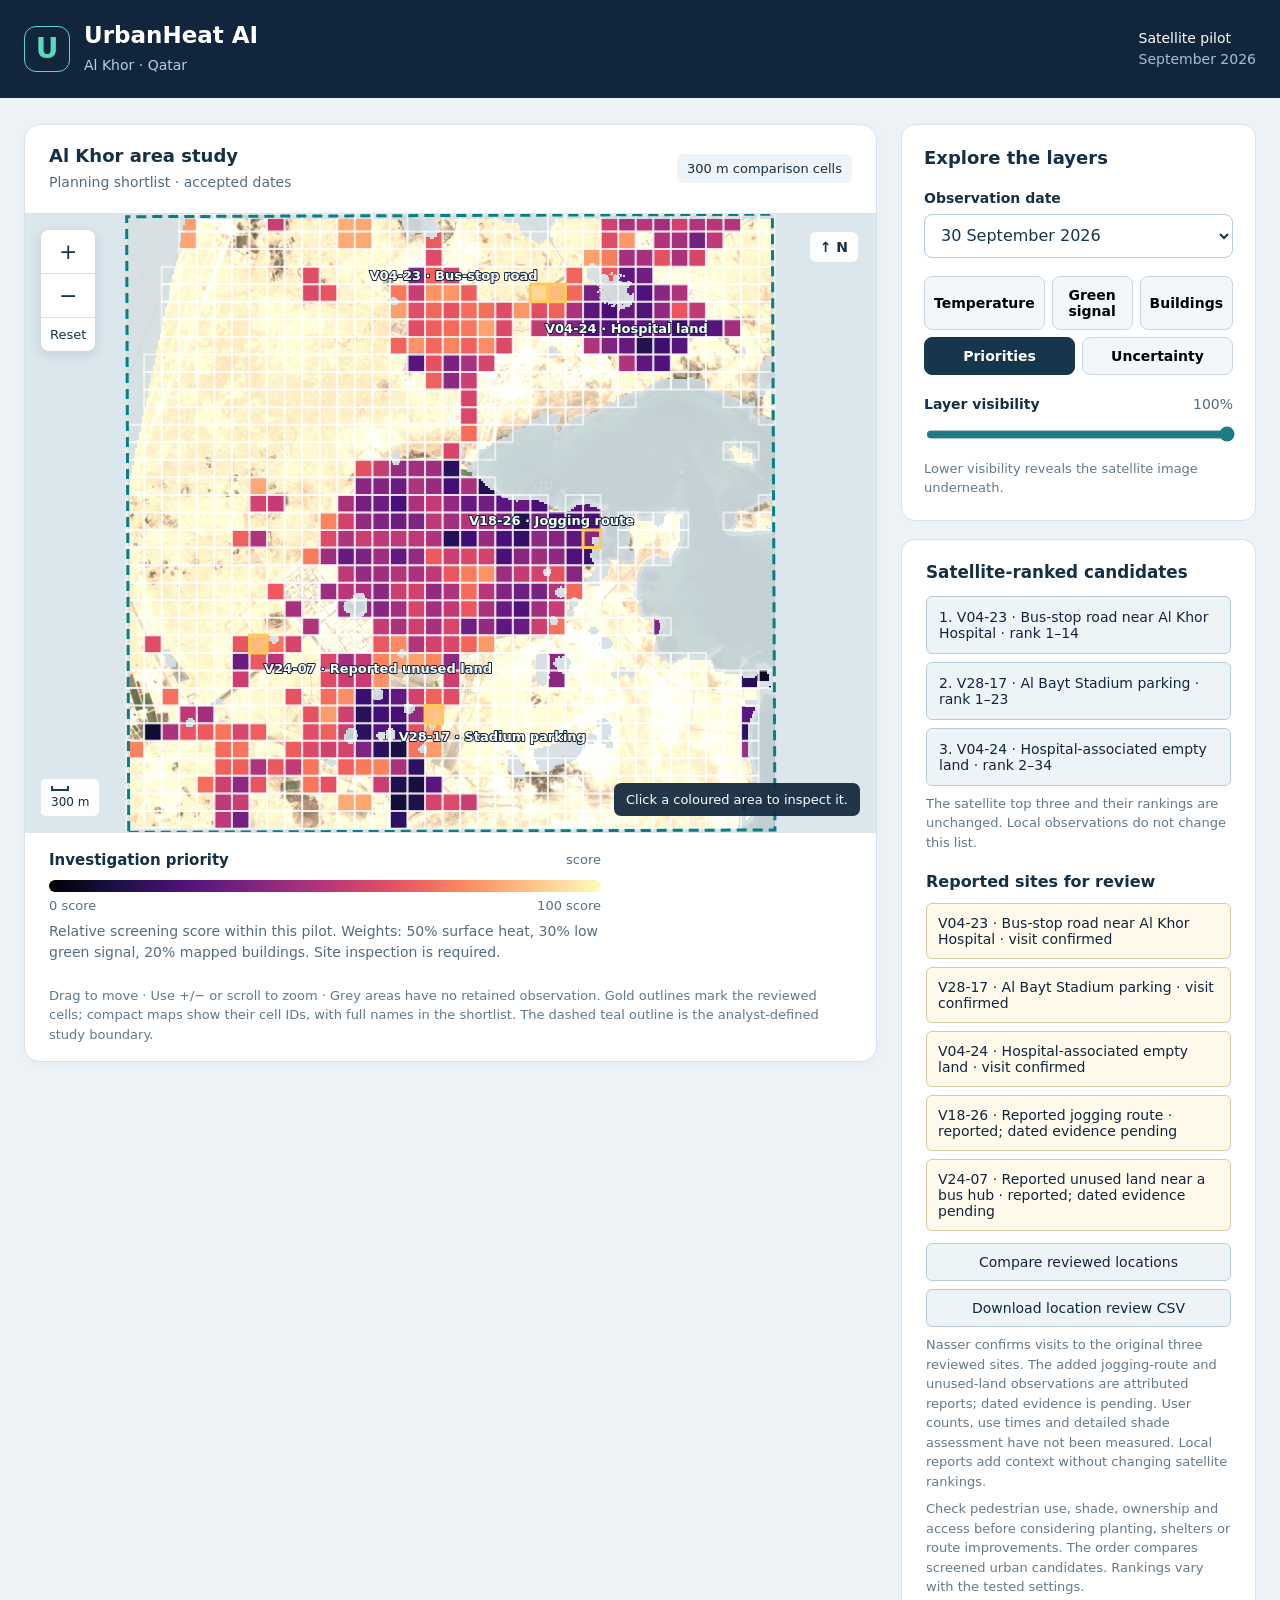
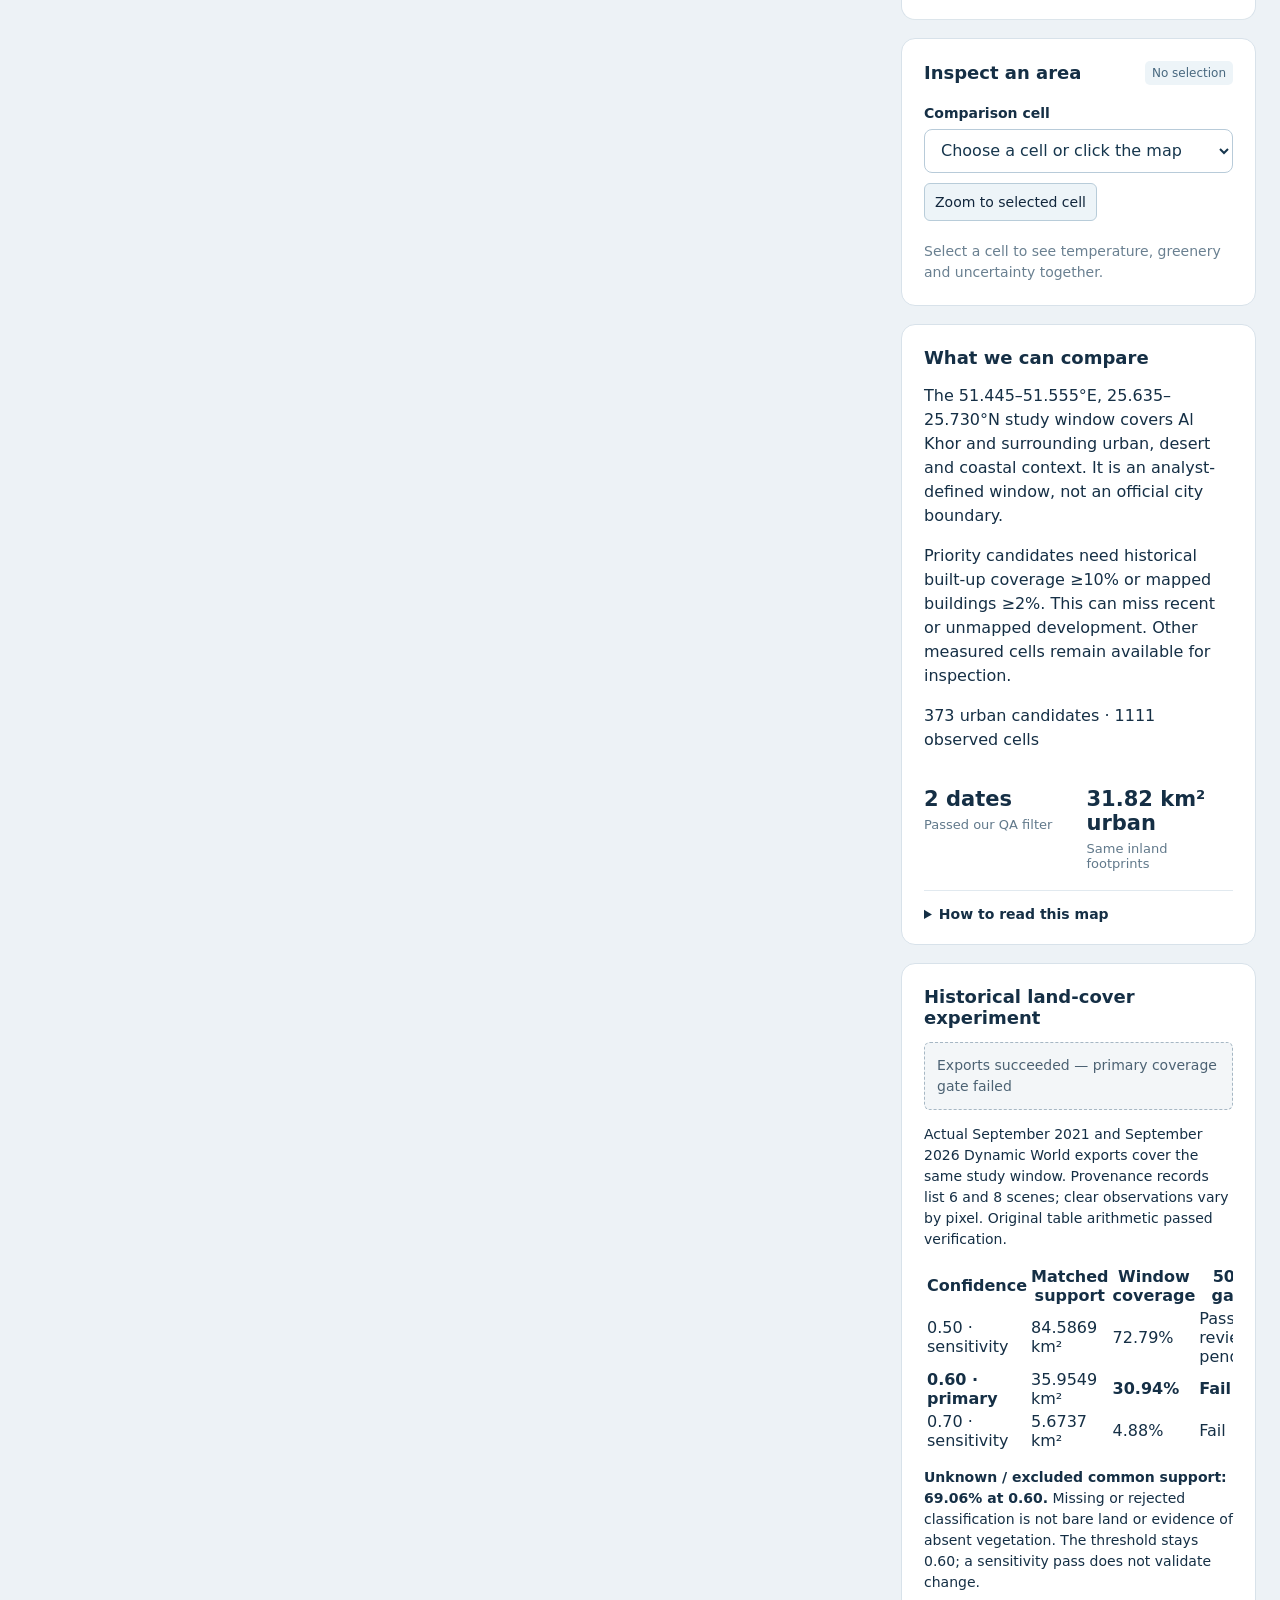
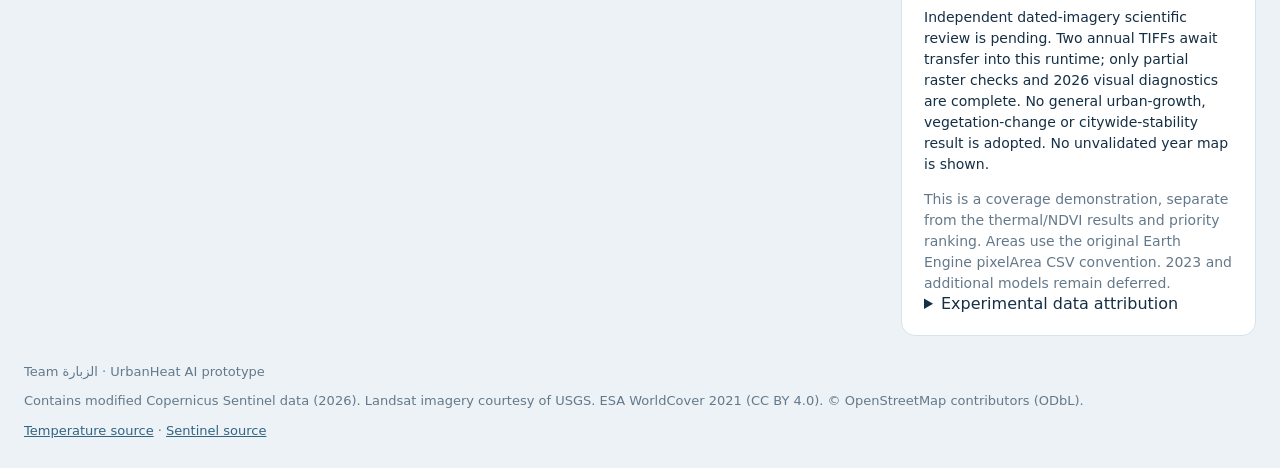
==== commit 64badcc1: "Record real Dynamic World exports, preserve failed coverage gate and fix validation [skip ci]" ====
--- a/app/index.html
+++ b/app/index.html
@@ -3,5 +3,5 @@
 <main><section class="workspace" aria-label="Interactive satellite map"><div class="map-top"><div><h2>Al Khor area study</h2><p id="map-caption">Loading satellite layers…</p></div><span class="tag">300 m comparison cells</span></div><div class="map-frame" id="map-frame"><svg id="map" viewBox="0 0 1830 2100" role="img" aria-label="Interactive map of Al Khor. Use the cell selector for keyboard access." tabindex="0"><image id="base" href="assets/satellite.jpg" width="1830" height="2100"/><image id="mask-image" href="assets/excluded.png" width="1830" height="2100" style="image-rendering:pixelated"/><image id="layer-image" width="1830" height="2100" style="image-rendering:pixelated"/><g id="cells"></g><g id="selection" pointer-events="none"></g><g id="map-labels" pointer-events="none"></g></svg><div class="zoom" aria-label="Map zoom controls"><button id="zoom-in" aria-label="Zoom in">+</button><button id="zoom-out" aria-label="Zoom out">−</button><button id="reset" aria-label="Reset map view">Reset</button></div><span class="north" aria-label="Grid north">↑ N</span><div class="scale"><span id="scale-line"></span><span>300 m</span></div><div id="map-status" class="map-status" role="status">Click a coloured area to inspect it.</div></div><div class="legend"><div><strong id="legend-title">Surface temperature</strong><span id="legend-units">°C</span></div><div class="gradient" id="gradient"></div><div class="legend-labels"><span id="legend-min">35°C</span><span id="legend-max">50°C</span></div><p id="legend-description"></p></div><p class="map-instruction">Drag to move · Use +/− or scroll to zoom · Grey areas have no retained observation. Gold outlines mark the reviewed cells; compact maps show their cell IDs, with full names in the shortlist. The dashed teal outline is the analyst-defined study boundary.</p></section>
 <aside><section class="controls"><h2>Explore the layers</h2><label for="date">Observation date</label><select id="date"><option value="2026-09-30">30 September 2026</option><option value="2026-09-14">14 September 2026</option></select><div class="layer-buttons" aria-label="Map layer"><button data-layer="temperature" class="active" aria-pressed="true">Temperature</button><button data-layer="greenery" aria-pressed="false">Green signal</button><button data-layer="buildings" aria-pressed="false">Buildings</button><button data-layer="priority" aria-pressed="false">Priorities</button><button data-layer="uncertainty" aria-pressed="false">Uncertainty</button></div><label for="opacity">Layer visibility <output id="opacity-value">100%</output></label><input id="opacity" type="range" min="0" max="100" value="100"><p class="hint">Lower visibility reveals the satellite image underneath.</p></section>
 <section class="planning"><h2>Satellite-ranked candidates</h2><div id="priority-list"></div><p class="hint">The satellite top three and their rankings are unchanged. Local observations do not change this list.</p><h3>Reported sites for review</h3><div id="case-study-list"></div><div class="review-actions"><button id="comparison-toggle" aria-expanded="false" aria-controls="comparison">Compare reviewed locations</button><button id="download-review">Download location review CSV</button></div><p id="review-status" class="hint">Nasser confirms visits to the original three reviewed sites. The added jogging-route and unused-land observations are attributed reports; dated evidence is pending. User counts, use times and detailed shade assessment have not been measured. Local reports add context without changing satellite rankings.</p><p class="hint">Check pedestrian use, shade, ownership and access before considering planting, shelters or route improvements. The order compares screened urban candidates. Rankings vary with the tested settings.</p></section><section class="inspection"><div class="section-title"><h2>Inspect an area</h2><span id="cell-badge">No selection</span></div><label for="cell-select">Comparison cell</label><select id="cell-select"><option value="">Choose a cell or click the map</option></select><button id="focus-selection" class="focus-button">Zoom to selected cell</button><div id="cell-details" aria-live="polite"><p class="empty">Select a cell to see temperature, greenery and uncertainty together.</p></div></section>
-<section class="historical"><h2>Historical land-cover comparison</h2><p class="evidence-pending">Data not retrieved — comparison pending</p><p>September 2021 and September 2026 Dynamic World comparison is planned for the same study window. Earth Engine access is not configured here. Local coverage, confidence and changes have not been verified.</p><p class="hint">No land-change values or year maps are displayed. 2023 is deferred. Dynamic World is an upstream AI product; it does not replace the current NDVI, WorldCover eligibility or ranking.</p></section><section class="study"><h2>What we can compare</h2><p>The 51.445–51.555°E, 25.635–25.730°N study window covers Al Khor and surrounding urban, desert and coastal context. It is an analyst-defined window, not an official city boundary.</p><p>Priority candidates need historical built-up coverage ≥10% or mapped buildings ≥2%. This can miss recent or unmapped development. Other measured cells remain available for inspection.</p><p id="cell-count"></p><div class="study-stats"><div><strong id="date-count">Loading…</strong><span>Passed our QA filter</span></div><div><strong id="footprint-stat">Loading…</strong><span>Same inland footprints</span></div></div><details><summary>How to read this map</summary><p>Temperature is a satellite estimate of the surface, not air temperature or a health-risk score. Thermal detail is about 100 m, although the delivered pixels are 30 m.</p><p>Green pixel share is the fraction of matched clear-land pixels with a vegetation signal (NDVI ≥0.30). It is a provisional estimate, not a tree inventory.</p><p>Uncertainty is the Landsat ST_QA estimate. Higher values mean less certainty. Reported cell values are medians, not confidence intervals.</p><p>We exclude water candidates, a 60 m coastal buffer and crop-edge halo, uncertain land, cloud flags and temperature uncertainty above 2 K. Historical WorldCover water, wetland and mangrove classes are also excluded conservatively. Limited OSM reference checks have mixed results: water tags can conflict with the current image, and tidal vegetation complicates shoreline labels. No coastal reference point enters the retained thermal comparison. These checks do not establish accuracy.</p><p>6 September was excluded: none of the historical urban inland support passed the strict QA limit. Date acceptance requires at least 50% coverage of that support. Sentinel greenery is from 15 September for the 14 September thermal scene, and from 30 September for the other scene.</p><p>Buildings come from contributed OSM closed ways. Historical built-up land comes from the machine-learning-derived ESA WorldCover 2021 product. We do not run our own AI building segmentation.</p><p>Priorities combine relative ranks for surface heat (50%), low green signal (30%) and mapped buildings (20%). We tested 13 settings, including urban screening cutoffs. Reported thermal uncertainty does not capture every possible error.</p></details></section></aside><section id="comparison" class="comparison" hidden><h2>Reviewed locations, different site checks</h2><p id="comparison-date"></p><div class="table-scroll"><table><thead><tr><th>Location</th><th>Cell</th><th>Surface temperature</th><th>Detected green pixels</th><th>Scenario ranks</th><th>Reported use</th><th>Next site check</th></tr></thead><tbody id="comparison-body"></tbody></table></div><p>Satellite measurements describe 300 m cells. Local observations are from Abdulrahman Almohannadi; Nasser confirms visits to the original three reviewed sites. The added jogging-route and unused-land observations are attributed reports; dated evidence is pending. User counts, use times and detailed shade assessment have not been measured. Ownership and access checks remain pending; Unknown values are retained without supporting evidence.</p></section></main>
+<section class="historical"><h2>Historical land-cover experiment</h2><p class="evidence-pending">Exports succeeded — primary coverage gate failed</p><p>Actual September 2021 and September 2026 Dynamic World exports cover the same study window. Provenance records list 6 and 8 scenes; clear observations vary by pixel. Original table arithmetic passed verification.</p><div class="table-scroll"><table aria-label="Dynamic World experimental coverage"><thead><tr><th>Confidence</th><th>Matched support</th><th>Window coverage</th><th>50% gate</th></tr></thead><tbody><tr><td>0.50 · sensitivity</td><td>84.5869 km²</td><td>72.79%</td><td>Pass · review pending</td></tr><tr><td><strong>0.60 · primary</strong></td><td>35.9549 km²</td><td><strong>30.94%</strong></td><td><strong>Fail</strong></td></tr><tr><td>0.70 · sensitivity</td><td>5.6737 km²</td><td>4.88%</td><td>Fail</td></tr></tbody></table></div><p><strong>Unknown / excluded common support: 69.06% at 0.60.</strong> Missing or rejected classification is not bare land or evidence of absent vegetation. The threshold stays 0.60; a sensitivity pass does not validate change.</p><p>Independent dated-imagery scientific review is pending. Two annual TIFFs await transfer into this runtime; only partial raster checks and 2026 visual diagnostics are complete. No general urban-growth, vegetation-change or citywide-stability result is adopted. No unvalidated year map is shown.</p><p class="hint">This is a coverage demonstration, separate from the thermal/NDVI results and priority ranking. Areas use the original Earth Engine pixelArea CSV convention. 2023 and additional models remain deferred.</p><details><summary>Experimental data attribution</summary><p>This dataset is produced for the Dynamic World Project by Google in partnership with National Geographic Society and the World Resources Institute. CC BY 4.0. Contains modified Copernicus Sentinel data (2021, 2026).</p></details></section><section class="study"><h2>What we can compare</h2><p>The 51.445–51.555°E, 25.635–25.730°N study window covers Al Khor and surrounding urban, desert and coastal context. It is an analyst-defined window, not an official city boundary.</p><p>Priority candidates need historical built-up coverage ≥10% or mapped buildings ≥2%. This can miss recent or unmapped development. Other measured cells remain available for inspection.</p><p id="cell-count"></p><div class="study-stats"><div><strong id="date-count">Loading…</strong><span>Passed our QA filter</span></div><div><strong id="footprint-stat">Loading…</strong><span>Same inland footprints</span></div></div><details><summary>How to read this map</summary><p>Temperature is a satellite estimate of the surface, not air temperature or a health-risk score. Thermal detail is about 100 m, although the delivered pixels are 30 m.</p><p>Green pixel share is the fraction of matched clear-land pixels with a vegetation signal (NDVI ≥0.30). It is a provisional estimate, not a tree inventory.</p><p>Uncertainty is the Landsat ST_QA estimate. Higher values mean less certainty. Reported cell values are medians, not confidence intervals.</p><p>We exclude water candidates, a 60 m coastal buffer and crop-edge halo, uncertain land, cloud flags and temperature uncertainty above 2 K. Historical WorldCover water, wetland and mangrove classes are also excluded conservatively. Limited OSM reference checks have mixed results: water tags can conflict with the current image, and tidal vegetation complicates shoreline labels. No coastal reference point enters the retained thermal comparison. These checks do not establish accuracy.</p><p>6 September was excluded: none of the historical urban inland support passed the strict QA limit. Date acceptance requires at least 50% coverage of that support. Sentinel greenery is from 15 September for the 14 September thermal scene, and from 30 September for the other scene.</p><p>Buildings come from contributed OSM closed ways. Historical built-up land comes from the machine-learning-derived ESA WorldCover 2021 product. We do not run our own AI building segmentation.</p><p>Priorities combine relative ranks for surface heat (50%), low green signal (30%) and mapped buildings (20%). We tested 13 settings, including urban screening cutoffs. Reported thermal uncertainty does not capture every possible error.</p></details></section></aside><section id="comparison" class="comparison" hidden><h2>Reviewed locations, different site checks</h2><p id="comparison-date"></p><div class="table-scroll"><table><thead><tr><th>Location</th><th>Cell</th><th>Surface temperature</th><th>Detected green pixels</th><th>Scenario ranks</th><th>Reported use</th><th>Next site check</th></tr></thead><tbody id="comparison-body"></tbody></table></div><p>Satellite measurements describe 300 m cells. Local observations are from Abdulrahman Almohannadi; Nasser confirms visits to the original three reviewed sites. The added jogging-route and unused-land observations are attributed reports; dated evidence is pending. User counts, use times and detailed shade assessment have not been measured. Ownership and access checks remain pending; Unknown values are retained without supporting evidence.</p></section></main>
 <footer><p>Team <span lang="ar" dir="rtl">الزبارة</span> · UrbanHeat AI prototype</p><p>Contains modified Copernicus Sentinel data (2026). Landsat imagery courtesy of USGS. ESA WorldCover 2021 (CC BY 4.0). © OpenStreetMap contributors (ODbL).</p><p><a href="https://www.usgs.gov/landsat-missions/landsat-collection-2-surface-temperature" target="_blank" rel="noopener">Temperature source</a> · <a href="https://sentiwiki.copernicus.eu/web/s2-products" target="_blank" rel="noopener">Sentinel source</a></p></footer><noscript>This map needs JavaScript to switch layers and inspect cells.</noscript><script src="app.js"></script></body></html>
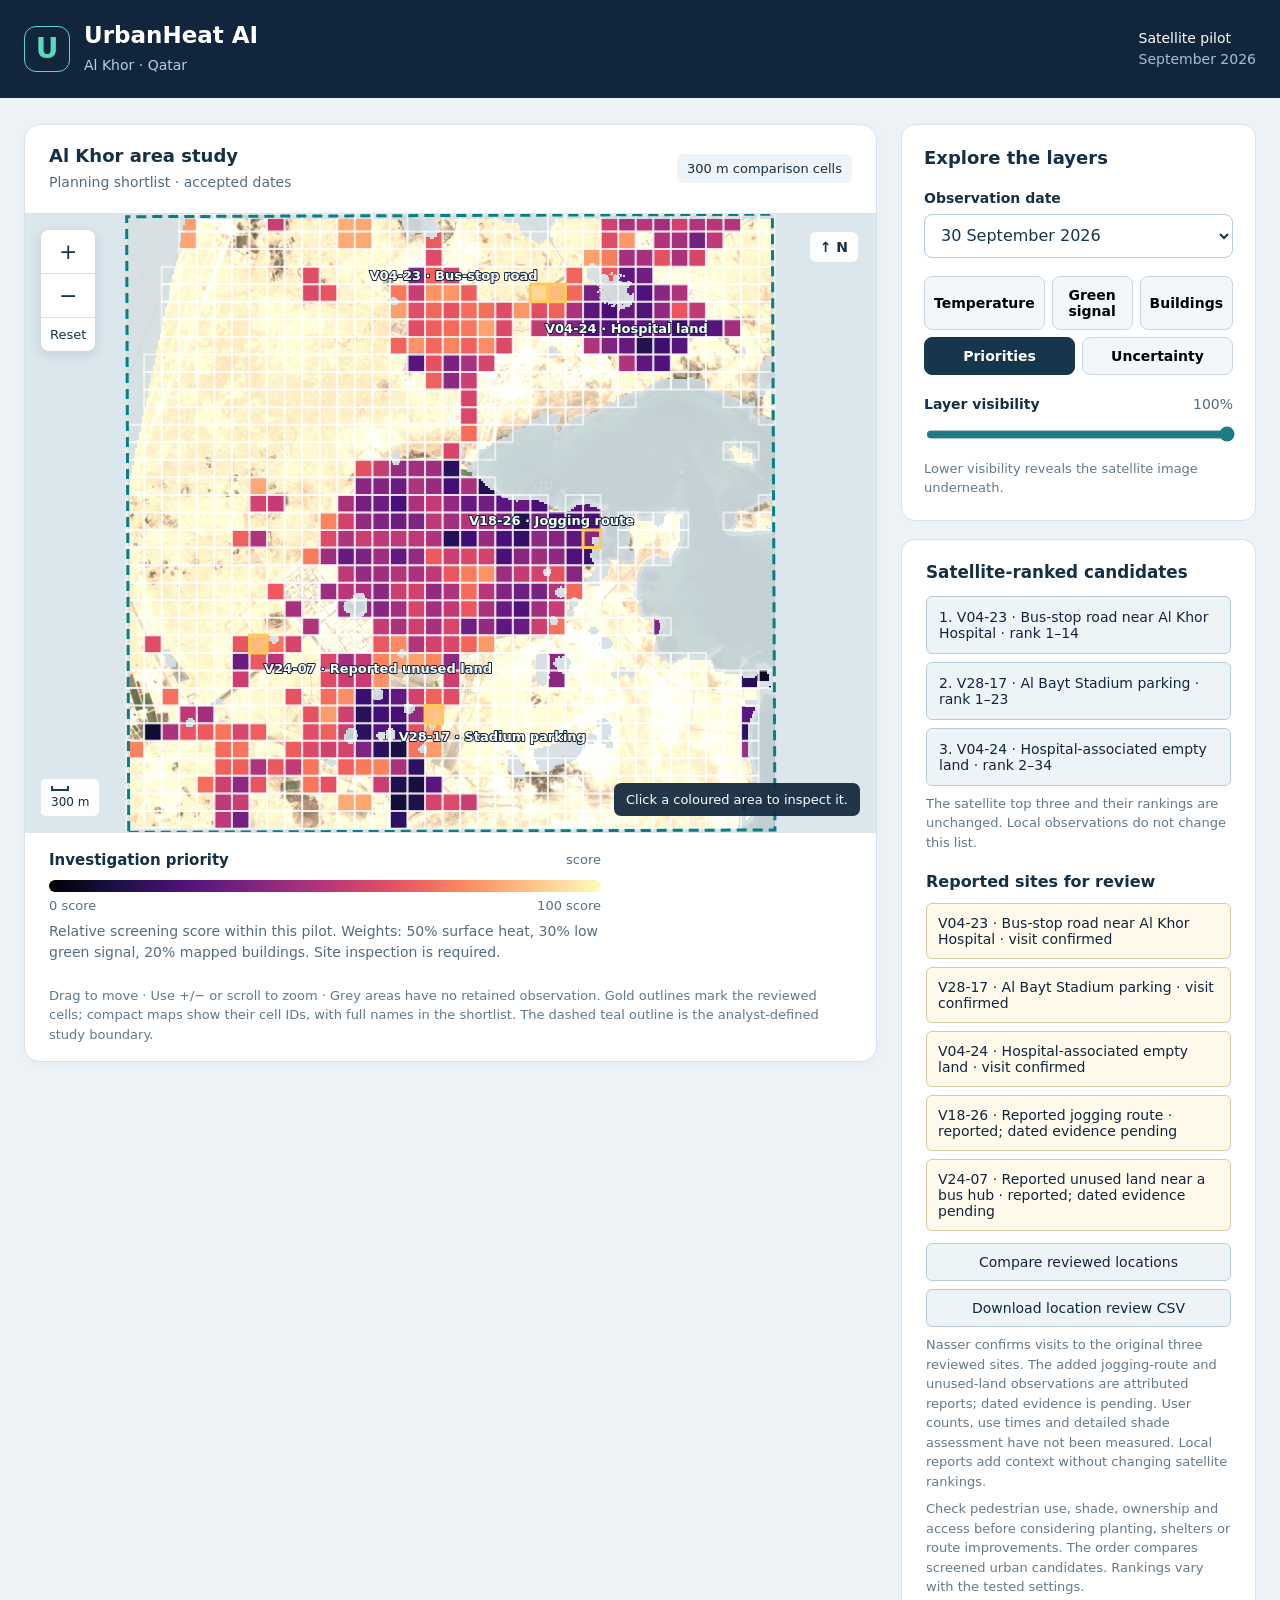
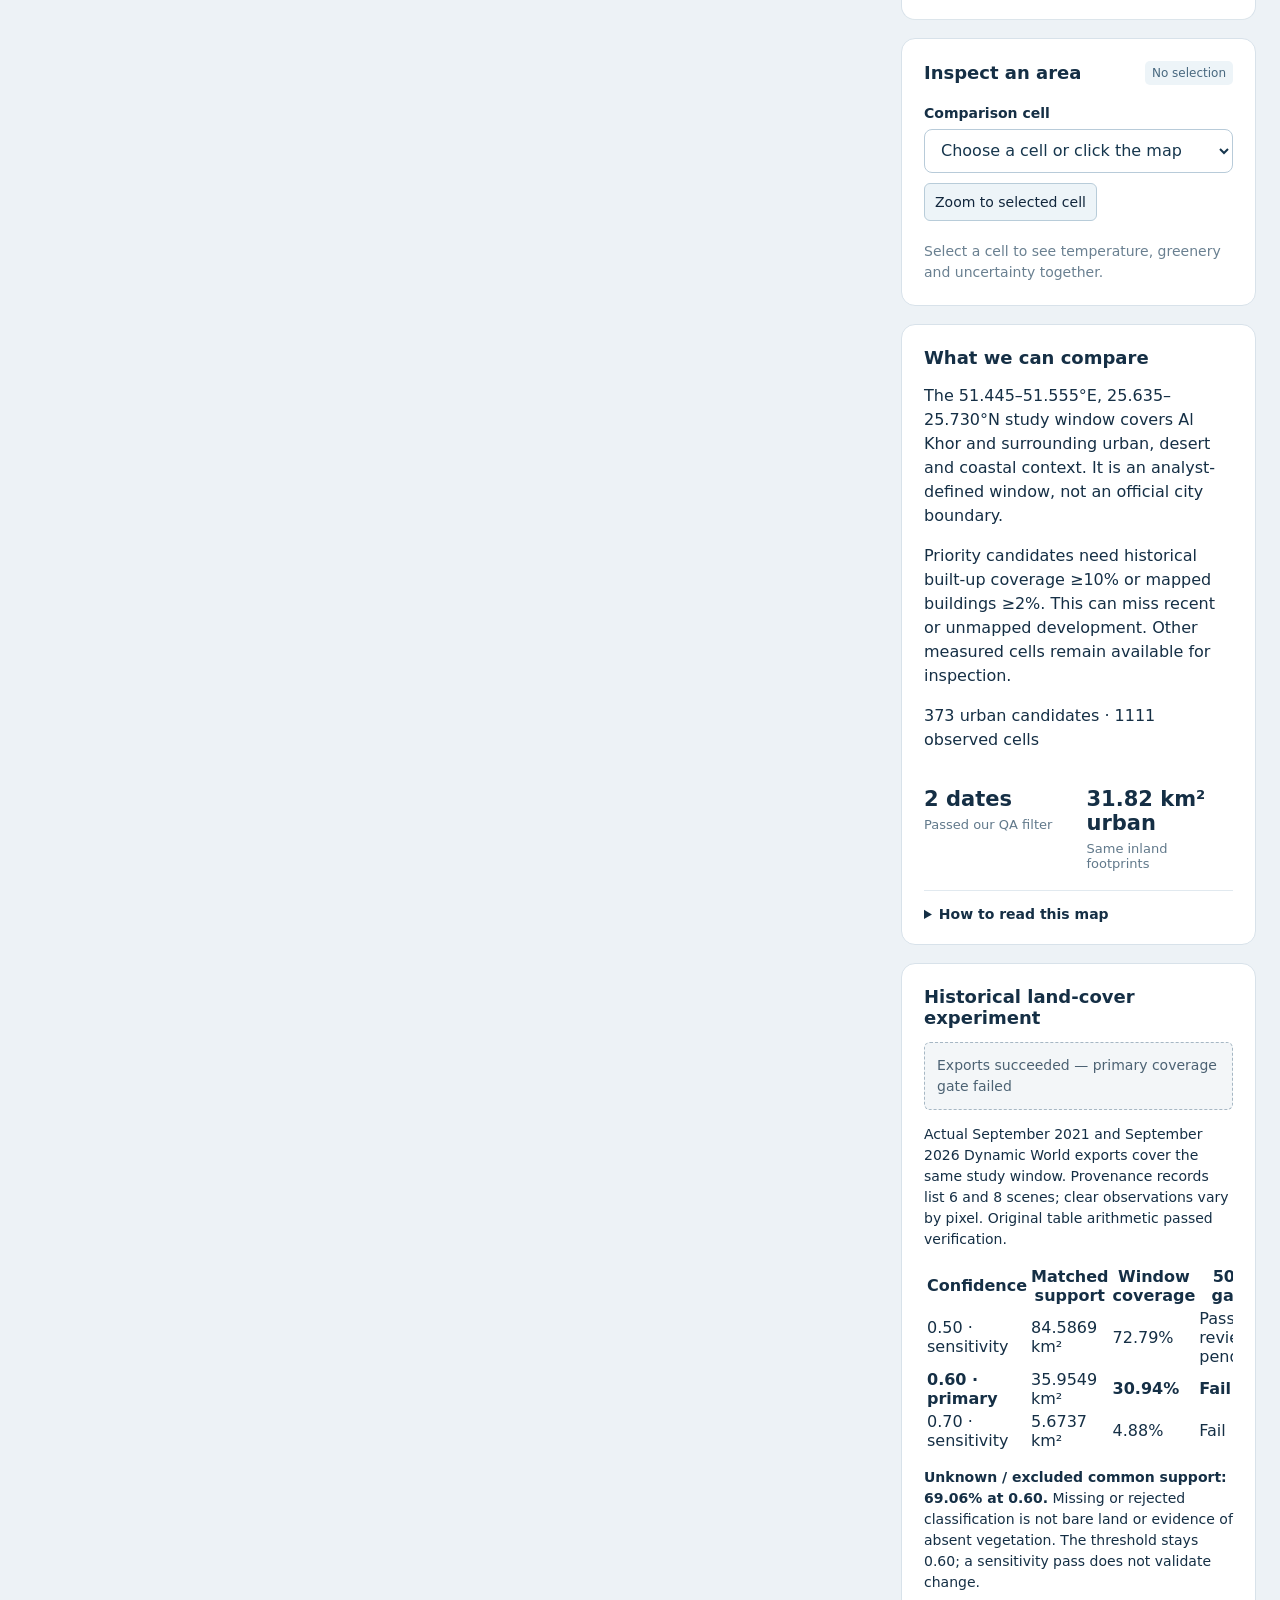
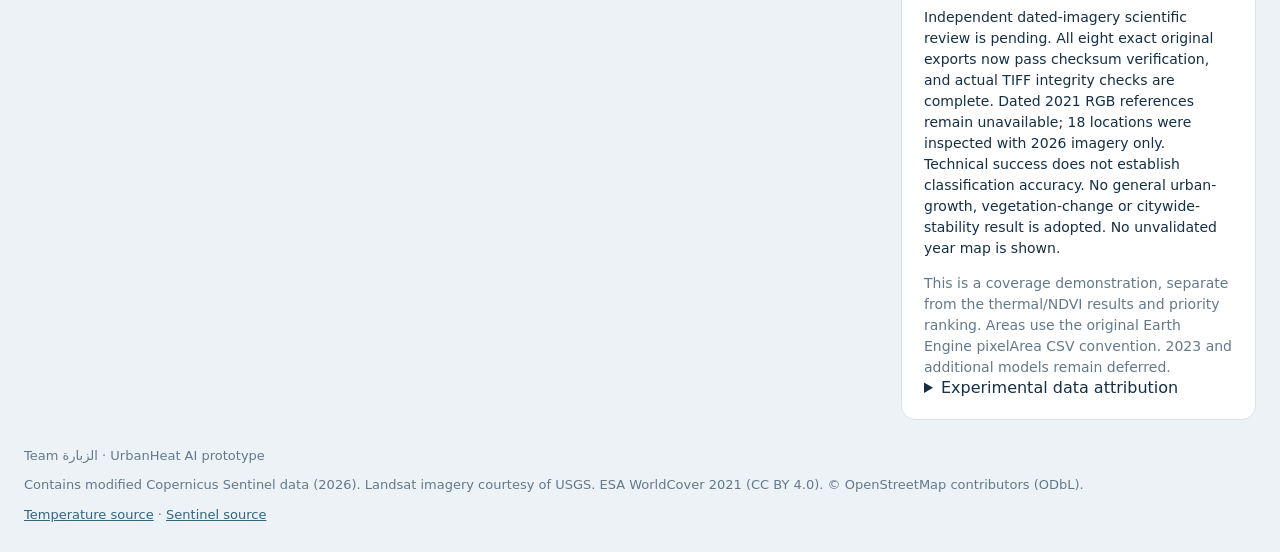
==== commit 024916aa: "Verify exact annual Dynamic World reassembly and complete raster checks; retain scientific limits [s" ====
--- a/app/index.html
+++ b/app/index.html
@@ -3,5 +3,5 @@
 <main><section class="workspace" aria-label="Interactive satellite map"><div class="map-top"><div><h2>Al Khor area study</h2><p id="map-caption">Loading satellite layers…</p></div><span class="tag">300 m comparison cells</span></div><div class="map-frame" id="map-frame"><svg id="map" viewBox="0 0 1830 2100" role="img" aria-label="Interactive map of Al Khor. Use the cell selector for keyboard access." tabindex="0"><image id="base" href="assets/satellite.jpg" width="1830" height="2100"/><image id="mask-image" href="assets/excluded.png" width="1830" height="2100" style="image-rendering:pixelated"/><image id="layer-image" width="1830" height="2100" style="image-rendering:pixelated"/><g id="cells"></g><g id="selection" pointer-events="none"></g><g id="map-labels" pointer-events="none"></g></svg><div class="zoom" aria-label="Map zoom controls"><button id="zoom-in" aria-label="Zoom in">+</button><button id="zoom-out" aria-label="Zoom out">−</button><button id="reset" aria-label="Reset map view">Reset</button></div><span class="north" aria-label="Grid north">↑ N</span><div class="scale"><span id="scale-line"></span><span>300 m</span></div><div id="map-status" class="map-status" role="status">Click a coloured area to inspect it.</div></div><div class="legend"><div><strong id="legend-title">Surface temperature</strong><span id="legend-units">°C</span></div><div class="gradient" id="gradient"></div><div class="legend-labels"><span id="legend-min">35°C</span><span id="legend-max">50°C</span></div><p id="legend-description"></p></div><p class="map-instruction">Drag to move · Use +/− or scroll to zoom · Grey areas have no retained observation. Gold outlines mark the reviewed cells; compact maps show their cell IDs, with full names in the shortlist. The dashed teal outline is the analyst-defined study boundary.</p></section>
 <aside><section class="controls"><h2>Explore the layers</h2><label for="date">Observation date</label><select id="date"><option value="2026-09-30">30 September 2026</option><option value="2026-09-14">14 September 2026</option></select><div class="layer-buttons" aria-label="Map layer"><button data-layer="temperature" class="active" aria-pressed="true">Temperature</button><button data-layer="greenery" aria-pressed="false">Green signal</button><button data-layer="buildings" aria-pressed="false">Buildings</button><button data-layer="priority" aria-pressed="false">Priorities</button><button data-layer="uncertainty" aria-pressed="false">Uncertainty</button></div><label for="opacity">Layer visibility <output id="opacity-value">100%</output></label><input id="opacity" type="range" min="0" max="100" value="100"><p class="hint">Lower visibility reveals the satellite image underneath.</p></section>
 <section class="planning"><h2>Satellite-ranked candidates</h2><div id="priority-list"></div><p class="hint">The satellite top three and their rankings are unchanged. Local observations do not change this list.</p><h3>Reported sites for review</h3><div id="case-study-list"></div><div class="review-actions"><button id="comparison-toggle" aria-expanded="false" aria-controls="comparison">Compare reviewed locations</button><button id="download-review">Download location review CSV</button></div><p id="review-status" class="hint">Nasser confirms visits to the original three reviewed sites. The added jogging-route and unused-land observations are attributed reports; dated evidence is pending. User counts, use times and detailed shade assessment have not been measured. Local reports add context without changing satellite rankings.</p><p class="hint">Check pedestrian use, shade, ownership and access before considering planting, shelters or route improvements. The order compares screened urban candidates. Rankings vary with the tested settings.</p></section><section class="inspection"><div class="section-title"><h2>Inspect an area</h2><span id="cell-badge">No selection</span></div><label for="cell-select">Comparison cell</label><select id="cell-select"><option value="">Choose a cell or click the map</option></select><button id="focus-selection" class="focus-button">Zoom to selected cell</button><div id="cell-details" aria-live="polite"><p class="empty">Select a cell to see temperature, greenery and uncertainty together.</p></div></section>
-<section class="historical"><h2>Historical land-cover experiment</h2><p class="evidence-pending">Exports succeeded — primary coverage gate failed</p><p>Actual September 2021 and September 2026 Dynamic World exports cover the same study window. Provenance records list 6 and 8 scenes; clear observations vary by pixel. Original table arithmetic passed verification.</p><div class="table-scroll"><table aria-label="Dynamic World experimental coverage"><thead><tr><th>Confidence</th><th>Matched support</th><th>Window coverage</th><th>50% gate</th></tr></thead><tbody><tr><td>0.50 · sensitivity</td><td>84.5869 km²</td><td>72.79%</td><td>Pass · review pending</td></tr><tr><td><strong>0.60 · primary</strong></td><td>35.9549 km²</td><td><strong>30.94%</strong></td><td><strong>Fail</strong></td></tr><tr><td>0.70 · sensitivity</td><td>5.6737 km²</td><td>4.88%</td><td>Fail</td></tr></tbody></table></div><p><strong>Unknown / excluded common support: 69.06% at 0.60.</strong> Missing or rejected classification is not bare land or evidence of absent vegetation. The threshold stays 0.60; a sensitivity pass does not validate change.</p><p>Independent dated-imagery scientific review is pending. Two annual TIFFs await transfer into this runtime; only partial raster checks and 2026 visual diagnostics are complete. No general urban-growth, vegetation-change or citywide-stability result is adopted. No unvalidated year map is shown.</p><p class="hint">This is a coverage demonstration, separate from the thermal/NDVI results and priority ranking. Areas use the original Earth Engine pixelArea CSV convention. 2023 and additional models remain deferred.</p><details><summary>Experimental data attribution</summary><p>This dataset is produced for the Dynamic World Project by Google in partnership with National Geographic Society and the World Resources Institute. CC BY 4.0. Contains modified Copernicus Sentinel data (2021, 2026).</p></details></section><section class="study"><h2>What we can compare</h2><p>The 51.445–51.555°E, 25.635–25.730°N study window covers Al Khor and surrounding urban, desert and coastal context. It is an analyst-defined window, not an official city boundary.</p><p>Priority candidates need historical built-up coverage ≥10% or mapped buildings ≥2%. This can miss recent or unmapped development. Other measured cells remain available for inspection.</p><p id="cell-count"></p><div class="study-stats"><div><strong id="date-count">Loading…</strong><span>Passed our QA filter</span></div><div><strong id="footprint-stat">Loading…</strong><span>Same inland footprints</span></div></div><details><summary>How to read this map</summary><p>Temperature is a satellite estimate of the surface, not air temperature or a health-risk score. Thermal detail is about 100 m, although the delivered pixels are 30 m.</p><p>Green pixel share is the fraction of matched clear-land pixels with a vegetation signal (NDVI ≥0.30). It is a provisional estimate, not a tree inventory.</p><p>Uncertainty is the Landsat ST_QA estimate. Higher values mean less certainty. Reported cell values are medians, not confidence intervals.</p><p>We exclude water candidates, a 60 m coastal buffer and crop-edge halo, uncertain land, cloud flags and temperature uncertainty above 2 K. Historical WorldCover water, wetland and mangrove classes are also excluded conservatively. Limited OSM reference checks have mixed results: water tags can conflict with the current image, and tidal vegetation complicates shoreline labels. No coastal reference point enters the retained thermal comparison. These checks do not establish accuracy.</p><p>6 September was excluded: none of the historical urban inland support passed the strict QA limit. Date acceptance requires at least 50% coverage of that support. Sentinel greenery is from 15 September for the 14 September thermal scene, and from 30 September for the other scene.</p><p>Buildings come from contributed OSM closed ways. Historical built-up land comes from the machine-learning-derived ESA WorldCover 2021 product. We do not run our own AI building segmentation.</p><p>Priorities combine relative ranks for surface heat (50%), low green signal (30%) and mapped buildings (20%). We tested 13 settings, including urban screening cutoffs. Reported thermal uncertainty does not capture every possible error.</p></details></section></aside><section id="comparison" class="comparison" hidden><h2>Reviewed locations, different site checks</h2><p id="comparison-date"></p><div class="table-scroll"><table><thead><tr><th>Location</th><th>Cell</th><th>Surface temperature</th><th>Detected green pixels</th><th>Scenario ranks</th><th>Reported use</th><th>Next site check</th></tr></thead><tbody id="comparison-body"></tbody></table></div><p>Satellite measurements describe 300 m cells. Local observations are from Abdulrahman Almohannadi; Nasser confirms visits to the original three reviewed sites. The added jogging-route and unused-land observations are attributed reports; dated evidence is pending. User counts, use times and detailed shade assessment have not been measured. Ownership and access checks remain pending; Unknown values are retained without supporting evidence.</p></section></main>
+<section class="historical"><h2>Historical land-cover experiment</h2><p class="evidence-pending">Exports succeeded — primary coverage gate failed</p><p>Actual September 2021 and September 2026 Dynamic World exports cover the same study window. Provenance records list 6 and 8 scenes; clear observations vary by pixel. Original table arithmetic passed verification.</p><div class="table-scroll"><table aria-label="Dynamic World experimental coverage"><thead><tr><th>Confidence</th><th>Matched support</th><th>Window coverage</th><th>50% gate</th></tr></thead><tbody><tr><td>0.50 · sensitivity</td><td>84.5869 km²</td><td>72.79%</td><td>Pass · review pending</td></tr><tr><td><strong>0.60 · primary</strong></td><td>35.9549 km²</td><td><strong>30.94%</strong></td><td><strong>Fail</strong></td></tr><tr><td>0.70 · sensitivity</td><td>5.6737 km²</td><td>4.88%</td><td>Fail</td></tr></tbody></table></div><p><strong>Unknown / excluded common support: 69.06% at 0.60.</strong> Missing or rejected classification is not bare land or evidence of absent vegetation. The threshold stays 0.60; a sensitivity pass does not validate change.</p><p>Independent dated-imagery scientific review is pending. All eight exact original exports now pass checksum verification, and actual TIFF integrity checks are complete. Dated 2021 RGB references remain unavailable; 18 locations were inspected with 2026 imagery only. Technical success does not establish classification accuracy. No general urban-growth, vegetation-change or citywide-stability result is adopted. No unvalidated year map is shown.</p><p class="hint">This is a coverage demonstration, separate from the thermal/NDVI results and priority ranking. Areas use the original Earth Engine pixelArea CSV convention. 2023 and additional models remain deferred.</p><details><summary>Experimental data attribution</summary><p>This dataset is produced for the Dynamic World Project by Google in partnership with National Geographic Society and the World Resources Institute. CC BY 4.0. Contains modified Copernicus Sentinel data (2021, 2026).</p></details></section><section class="study"><h2>What we can compare</h2><p>The 51.445–51.555°E, 25.635–25.730°N study window covers Al Khor and surrounding urban, desert and coastal context. It is an analyst-defined window, not an official city boundary.</p><p>Priority candidates need historical built-up coverage ≥10% or mapped buildings ≥2%. This can miss recent or unmapped development. Other measured cells remain available for inspection.</p><p id="cell-count"></p><div class="study-stats"><div><strong id="date-count">Loading…</strong><span>Passed our QA filter</span></div><div><strong id="footprint-stat">Loading…</strong><span>Same inland footprints</span></div></div><details><summary>How to read this map</summary><p>Temperature is a satellite estimate of the surface, not air temperature or a health-risk score. Thermal detail is about 100 m, although the delivered pixels are 30 m.</p><p>Green pixel share is the fraction of matched clear-land pixels with a vegetation signal (NDVI ≥0.30). It is a provisional estimate, not a tree inventory.</p><p>Uncertainty is the Landsat ST_QA estimate. Higher values mean less certainty. Reported cell values are medians, not confidence intervals.</p><p>We exclude water candidates, a 60 m coastal buffer and crop-edge halo, uncertain land, cloud flags and temperature uncertainty above 2 K. Historical WorldCover water, wetland and mangrove classes are also excluded conservatively. Limited OSM reference checks have mixed results: water tags can conflict with the current image, and tidal vegetation complicates shoreline labels. No coastal reference point enters the retained thermal comparison. These checks do not establish accuracy.</p><p>6 September was excluded: none of the historical urban inland support passed the strict QA limit. Date acceptance requires at least 50% coverage of that support. Sentinel greenery is from 15 September for the 14 September thermal scene, and from 30 September for the other scene.</p><p>Buildings come from contributed OSM closed ways. Historical built-up land comes from the machine-learning-derived ESA WorldCover 2021 product. We do not run our own AI building segmentation.</p><p>Priorities combine relative ranks for surface heat (50%), low green signal (30%) and mapped buildings (20%). We tested 13 settings, including urban screening cutoffs. Reported thermal uncertainty does not capture every possible error.</p></details></section></aside><section id="comparison" class="comparison" hidden><h2>Reviewed locations, different site checks</h2><p id="comparison-date"></p><div class="table-scroll"><table><thead><tr><th>Location</th><th>Cell</th><th>Surface temperature</th><th>Detected green pixels</th><th>Scenario ranks</th><th>Reported use</th><th>Next site check</th></tr></thead><tbody id="comparison-body"></tbody></table></div><p>Satellite measurements describe 300 m cells. Local observations are from Abdulrahman Almohannadi; Nasser confirms visits to the original three reviewed sites. The added jogging-route and unused-land observations are attributed reports; dated evidence is pending. User counts, use times and detailed shade assessment have not been measured. Ownership and access checks remain pending; Unknown values are retained without supporting evidence.</p></section></main>
 <footer><p>Team <span lang="ar" dir="rtl">الزبارة</span> · UrbanHeat AI prototype</p><p>Contains modified Copernicus Sentinel data (2026). Landsat imagery courtesy of USGS. ESA WorldCover 2021 (CC BY 4.0). © OpenStreetMap contributors (ODbL).</p><p><a href="https://www.usgs.gov/landsat-missions/landsat-collection-2-surface-temperature" target="_blank" rel="noopener">Temperature source</a> · <a href="https://sentiwiki.copernicus.eu/web/s2-products" target="_blank" rel="noopener">Sentinel source</a></p></footer><noscript>This map needs JavaScript to switch layers and inspect cells.</noscript><script src="app.js"></script></body></html>
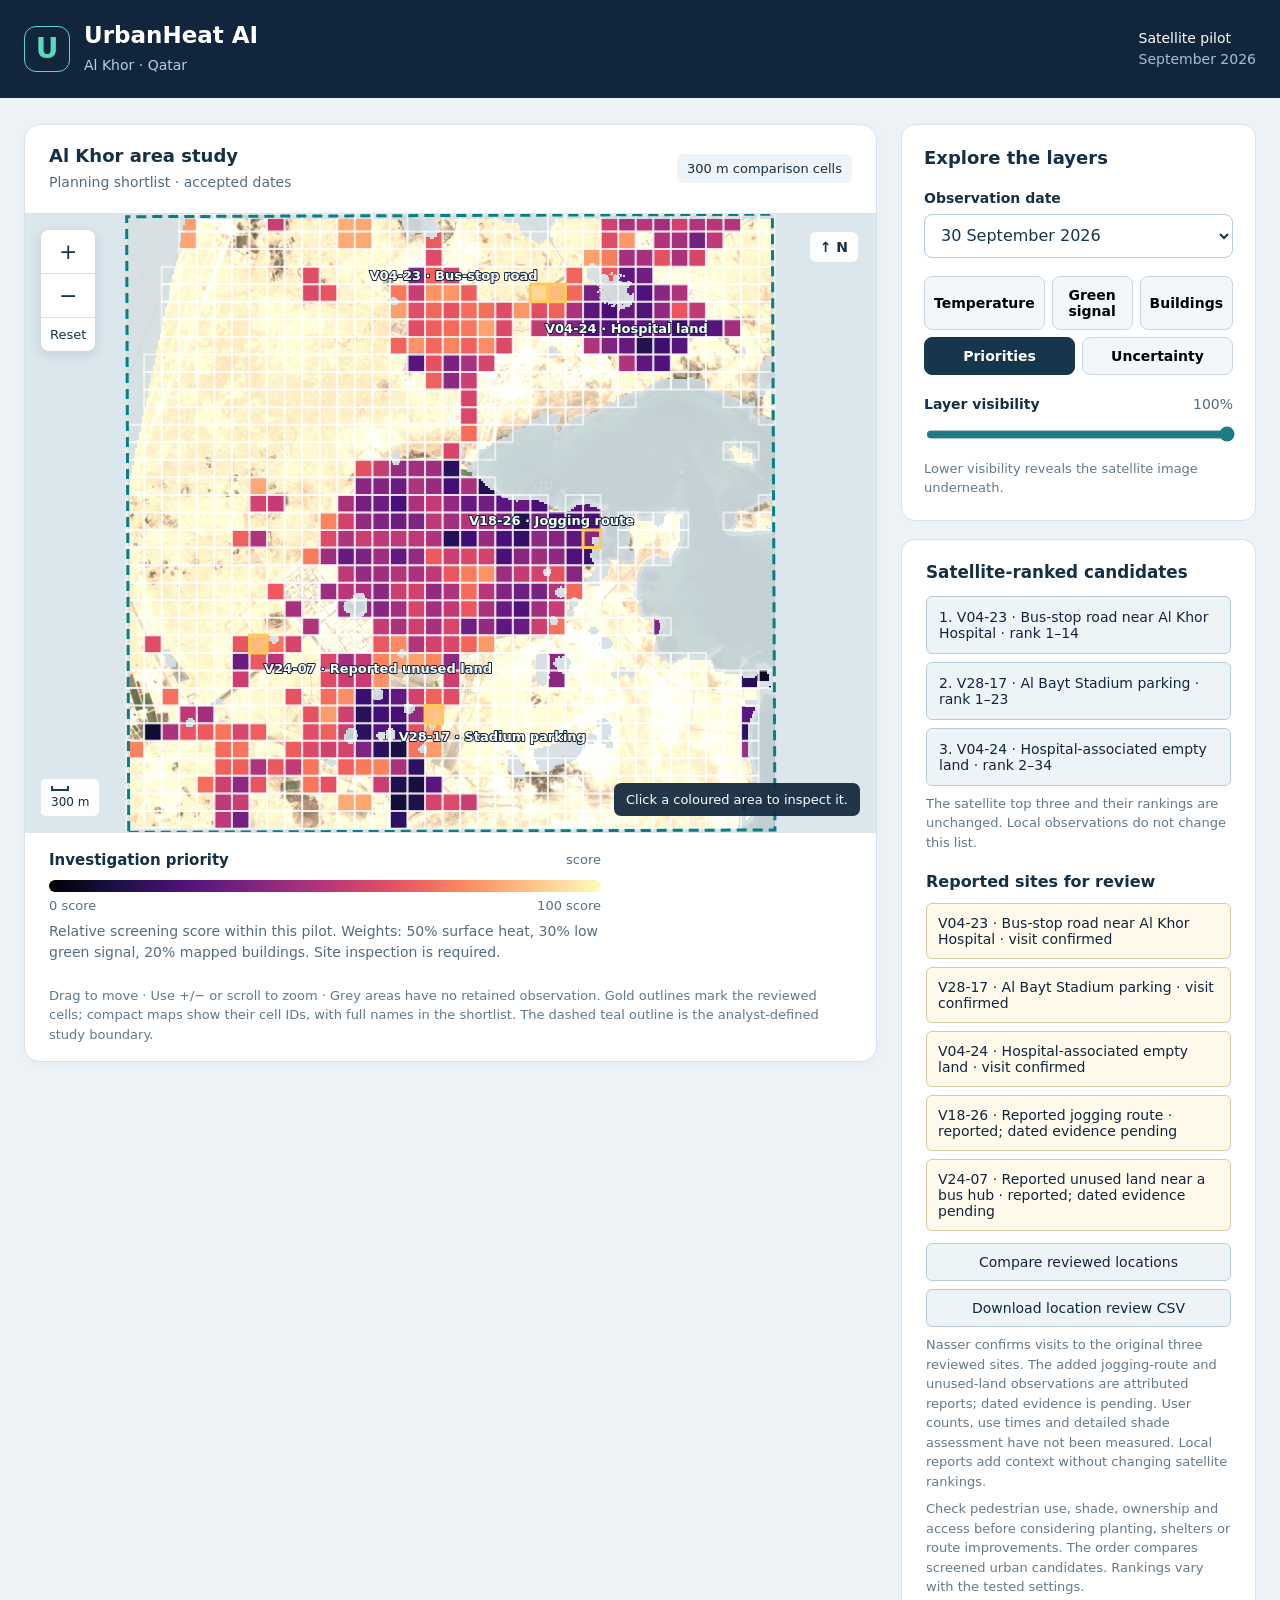
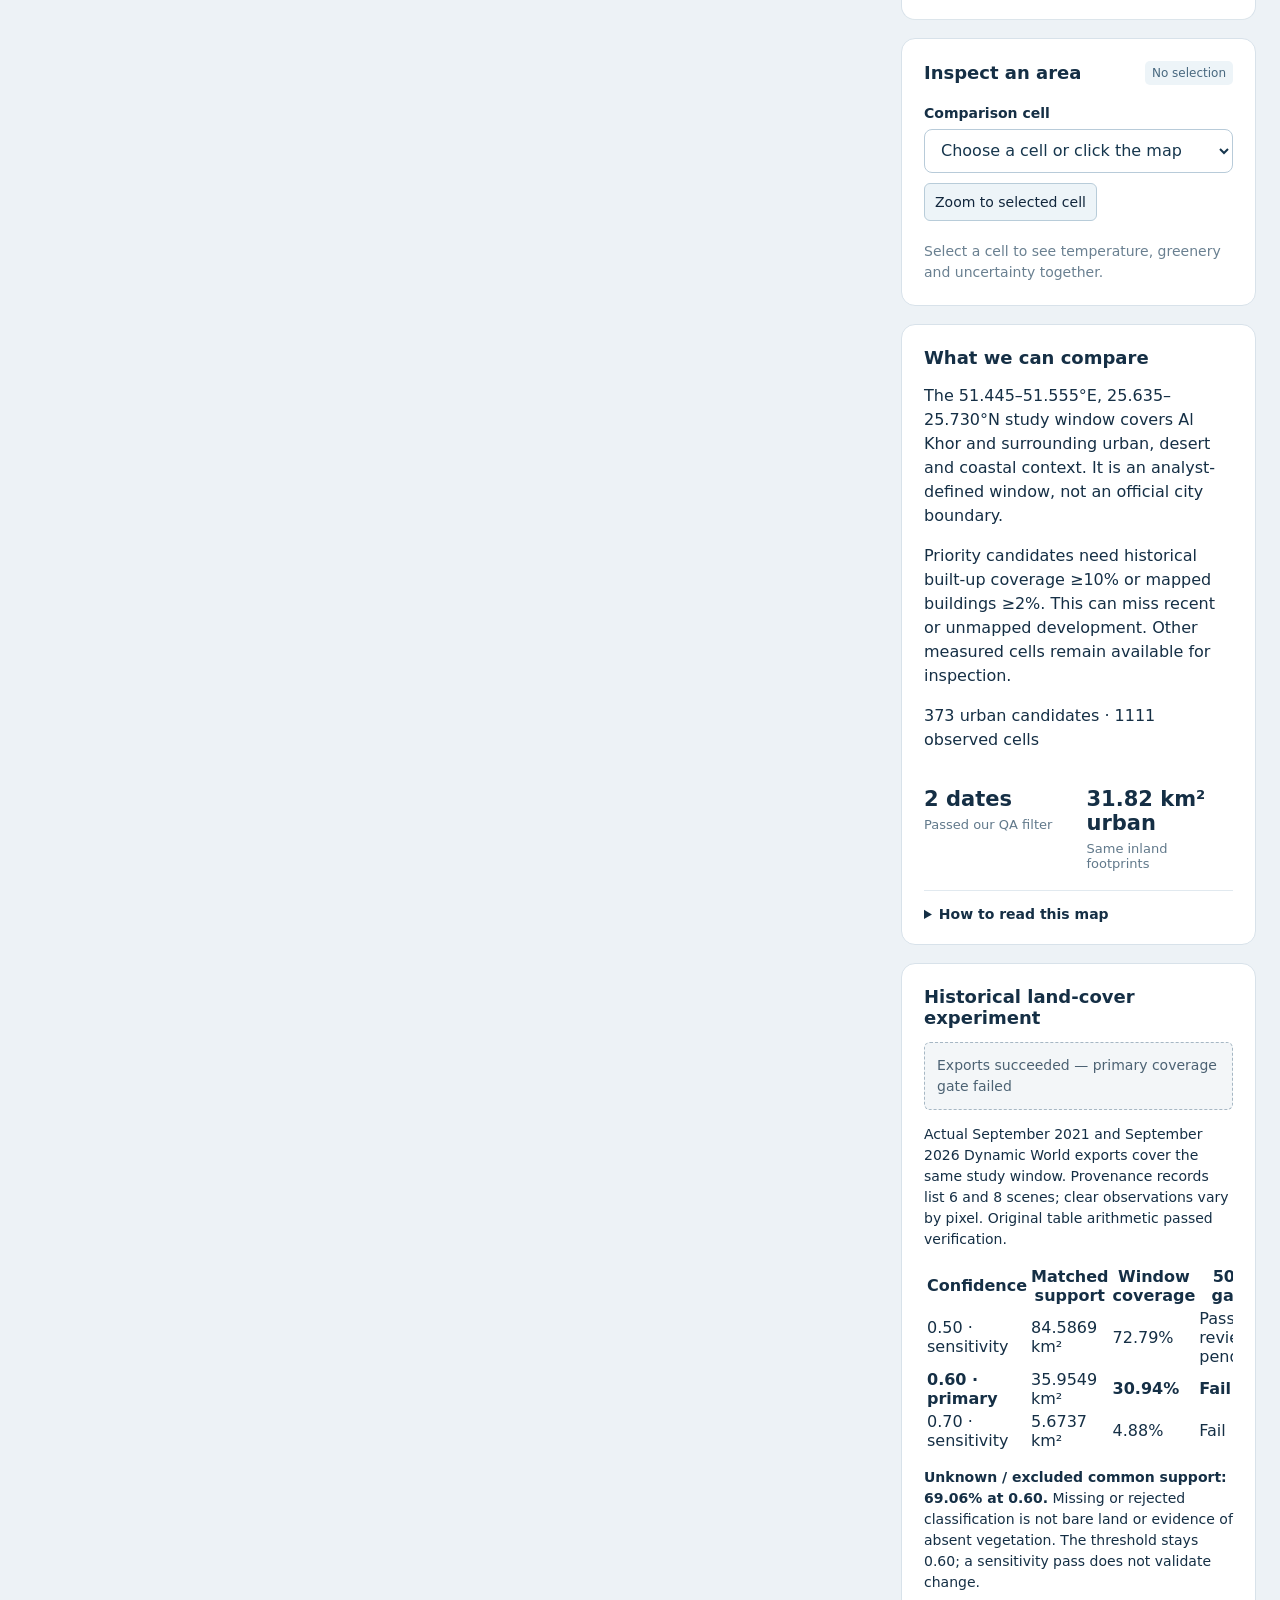
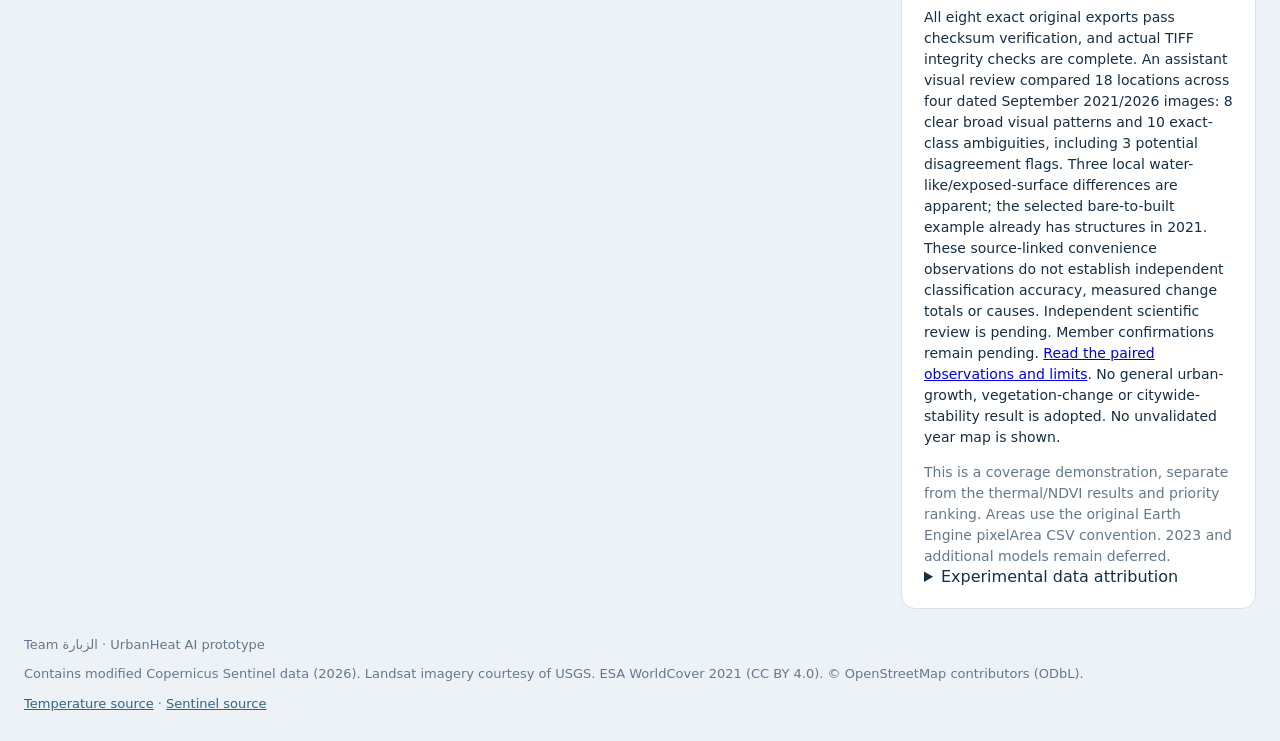
==== commit 865c7f2d: "Complete 18-target paired 2021/2026 visual review; retain coverage and uncertainty limits [skip ci]" ====
--- a/app/index.html
+++ b/app/index.html
@@ -3,5 +3,5 @@
 <main><section class="workspace" aria-label="Interactive satellite map"><div class="map-top"><div><h2>Al Khor area study</h2><p id="map-caption">Loading satellite layers…</p></div><span class="tag">300 m comparison cells</span></div><div class="map-frame" id="map-frame"><svg id="map" viewBox="0 0 1830 2100" role="img" aria-label="Interactive map of Al Khor. Use the cell selector for keyboard access." tabindex="0"><image id="base" href="assets/satellite.jpg" width="1830" height="2100"/><image id="mask-image" href="assets/excluded.png" width="1830" height="2100" style="image-rendering:pixelated"/><image id="layer-image" width="1830" height="2100" style="image-rendering:pixelated"/><g id="cells"></g><g id="selection" pointer-events="none"></g><g id="map-labels" pointer-events="none"></g></svg><div class="zoom" aria-label="Map zoom controls"><button id="zoom-in" aria-label="Zoom in">+</button><button id="zoom-out" aria-label="Zoom out">−</button><button id="reset" aria-label="Reset map view">Reset</button></div><span class="north" aria-label="Grid north">↑ N</span><div class="scale"><span id="scale-line"></span><span>300 m</span></div><div id="map-status" class="map-status" role="status">Click a coloured area to inspect it.</div></div><div class="legend"><div><strong id="legend-title">Surface temperature</strong><span id="legend-units">°C</span></div><div class="gradient" id="gradient"></div><div class="legend-labels"><span id="legend-min">35°C</span><span id="legend-max">50°C</span></div><p id="legend-description"></p></div><p class="map-instruction">Drag to move · Use +/− or scroll to zoom · Grey areas have no retained observation. Gold outlines mark the reviewed cells; compact maps show their cell IDs, with full names in the shortlist. The dashed teal outline is the analyst-defined study boundary.</p></section>
 <aside><section class="controls"><h2>Explore the layers</h2><label for="date">Observation date</label><select id="date"><option value="2026-09-30">30 September 2026</option><option value="2026-09-14">14 September 2026</option></select><div class="layer-buttons" aria-label="Map layer"><button data-layer="temperature" class="active" aria-pressed="true">Temperature</button><button data-layer="greenery" aria-pressed="false">Green signal</button><button data-layer="buildings" aria-pressed="false">Buildings</button><button data-layer="priority" aria-pressed="false">Priorities</button><button data-layer="uncertainty" aria-pressed="false">Uncertainty</button></div><label for="opacity">Layer visibility <output id="opacity-value">100%</output></label><input id="opacity" type="range" min="0" max="100" value="100"><p class="hint">Lower visibility reveals the satellite image underneath.</p></section>
 <section class="planning"><h2>Satellite-ranked candidates</h2><div id="priority-list"></div><p class="hint">The satellite top three and their rankings are unchanged. Local observations do not change this list.</p><h3>Reported sites for review</h3><div id="case-study-list"></div><div class="review-actions"><button id="comparison-toggle" aria-expanded="false" aria-controls="comparison">Compare reviewed locations</button><button id="download-review">Download location review CSV</button></div><p id="review-status" class="hint">Nasser confirms visits to the original three reviewed sites. The added jogging-route and unused-land observations are attributed reports; dated evidence is pending. User counts, use times and detailed shade assessment have not been measured. Local reports add context without changing satellite rankings.</p><p class="hint">Check pedestrian use, shade, ownership and access before considering planting, shelters or route improvements. The order compares screened urban candidates. Rankings vary with the tested settings.</p></section><section class="inspection"><div class="section-title"><h2>Inspect an area</h2><span id="cell-badge">No selection</span></div><label for="cell-select">Comparison cell</label><select id="cell-select"><option value="">Choose a cell or click the map</option></select><button id="focus-selection" class="focus-button">Zoom to selected cell</button><div id="cell-details" aria-live="polite"><p class="empty">Select a cell to see temperature, greenery and uncertainty together.</p></div></section>
-<section class="historical"><h2>Historical land-cover experiment</h2><p class="evidence-pending">Exports succeeded — primary coverage gate failed</p><p>Actual September 2021 and September 2026 Dynamic World exports cover the same study window. Provenance records list 6 and 8 scenes; clear observations vary by pixel. Original table arithmetic passed verification.</p><div class="table-scroll"><table aria-label="Dynamic World experimental coverage"><thead><tr><th>Confidence</th><th>Matched support</th><th>Window coverage</th><th>50% gate</th></tr></thead><tbody><tr><td>0.50 · sensitivity</td><td>84.5869 km²</td><td>72.79%</td><td>Pass · review pending</td></tr><tr><td><strong>0.60 · primary</strong></td><td>35.9549 km²</td><td><strong>30.94%</strong></td><td><strong>Fail</strong></td></tr><tr><td>0.70 · sensitivity</td><td>5.6737 km²</td><td>4.88%</td><td>Fail</td></tr></tbody></table></div><p><strong>Unknown / excluded common support: 69.06% at 0.60.</strong> Missing or rejected classification is not bare land or evidence of absent vegetation. The threshold stays 0.60; a sensitivity pass does not validate change.</p><p>Independent dated-imagery scientific review is pending. All eight exact original exports now pass checksum verification, and actual TIFF integrity checks are complete. Dated 2021 RGB references remain unavailable; 18 locations were inspected with 2026 imagery only. Technical success does not establish classification accuracy. No general urban-growth, vegetation-change or citywide-stability result is adopted. No unvalidated year map is shown.</p><p class="hint">This is a coverage demonstration, separate from the thermal/NDVI results and priority ranking. Areas use the original Earth Engine pixelArea CSV convention. 2023 and additional models remain deferred.</p><details><summary>Experimental data attribution</summary><p>This dataset is produced for the Dynamic World Project by Google in partnership with National Geographic Society and the World Resources Institute. CC BY 4.0. Contains modified Copernicus Sentinel data (2021, 2026).</p></details></section><section class="study"><h2>What we can compare</h2><p>The 51.445–51.555°E, 25.635–25.730°N study window covers Al Khor and surrounding urban, desert and coastal context. It is an analyst-defined window, not an official city boundary.</p><p>Priority candidates need historical built-up coverage ≥10% or mapped buildings ≥2%. This can miss recent or unmapped development. Other measured cells remain available for inspection.</p><p id="cell-count"></p><div class="study-stats"><div><strong id="date-count">Loading…</strong><span>Passed our QA filter</span></div><div><strong id="footprint-stat">Loading…</strong><span>Same inland footprints</span></div></div><details><summary>How to read this map</summary><p>Temperature is a satellite estimate of the surface, not air temperature or a health-risk score. Thermal detail is about 100 m, although the delivered pixels are 30 m.</p><p>Green pixel share is the fraction of matched clear-land pixels with a vegetation signal (NDVI ≥0.30). It is a provisional estimate, not a tree inventory.</p><p>Uncertainty is the Landsat ST_QA estimate. Higher values mean less certainty. Reported cell values are medians, not confidence intervals.</p><p>We exclude water candidates, a 60 m coastal buffer and crop-edge halo, uncertain land, cloud flags and temperature uncertainty above 2 K. Historical WorldCover water, wetland and mangrove classes are also excluded conservatively. Limited OSM reference checks have mixed results: water tags can conflict with the current image, and tidal vegetation complicates shoreline labels. No coastal reference point enters the retained thermal comparison. These checks do not establish accuracy.</p><p>6 September was excluded: none of the historical urban inland support passed the strict QA limit. Date acceptance requires at least 50% coverage of that support. Sentinel greenery is from 15 September for the 14 September thermal scene, and from 30 September for the other scene.</p><p>Buildings come from contributed OSM closed ways. Historical built-up land comes from the machine-learning-derived ESA WorldCover 2021 product. We do not run our own AI building segmentation.</p><p>Priorities combine relative ranks for surface heat (50%), low green signal (30%) and mapped buildings (20%). We tested 13 settings, including urban screening cutoffs. Reported thermal uncertainty does not capture every possible error.</p></details></section></aside><section id="comparison" class="comparison" hidden><h2>Reviewed locations, different site checks</h2><p id="comparison-date"></p><div class="table-scroll"><table><thead><tr><th>Location</th><th>Cell</th><th>Surface temperature</th><th>Detected green pixels</th><th>Scenario ranks</th><th>Reported use</th><th>Next site check</th></tr></thead><tbody id="comparison-body"></tbody></table></div><p>Satellite measurements describe 300 m cells. Local observations are from Abdulrahman Almohannadi; Nasser confirms visits to the original three reviewed sites. The added jogging-route and unused-land observations are attributed reports; dated evidence is pending. User counts, use times and detailed shade assessment have not been measured. Ownership and access checks remain pending; Unknown values are retained without supporting evidence.</p></section></main>
+<section class="historical"><h2>Historical land-cover experiment</h2><p class="evidence-pending">Exports succeeded — primary coverage gate failed</p><p>Actual September 2021 and September 2026 Dynamic World exports cover the same study window. Provenance records list 6 and 8 scenes; clear observations vary by pixel. Original table arithmetic passed verification.</p><div class="table-scroll"><table aria-label="Dynamic World experimental coverage"><thead><tr><th>Confidence</th><th>Matched support</th><th>Window coverage</th><th>50% gate</th></tr></thead><tbody><tr><td>0.50 · sensitivity</td><td>84.5869 km²</td><td>72.79%</td><td>Pass · review pending</td></tr><tr><td><strong>0.60 · primary</strong></td><td>35.9549 km²</td><td><strong>30.94%</strong></td><td><strong>Fail</strong></td></tr><tr><td>0.70 · sensitivity</td><td>5.6737 km²</td><td>4.88%</td><td>Fail</td></tr></tbody></table></div><p><strong>Unknown / excluded common support: 69.06% at 0.60.</strong> Missing or rejected classification is not bare land or evidence of absent vegetation. The threshold stays 0.60; a sensitivity pass does not validate change.</p><p>All eight exact original exports pass checksum verification, and actual TIFF integrity checks are complete. An assistant visual review compared 18 locations across four dated September 2021/2026 images: 8 clear broad visual patterns and 10 exact-class ambiguities, including 3 potential disagreement flags. Three local water-like/exposed-surface differences are apparent; the selected bare-to-built example already has structures in 2021. These source-linked convenience observations do not establish independent classification accuracy, measured change totals or causes. Independent scientific review is pending. Member confirmations remain pending. <a href="https://github.com/NasserAlhuri/spaceHacathon/blob/main/docs/Dynamic-World-Paired-Reference-Review.md" target="_blank" rel="noopener">Read the paired observations and limits</a>. No general urban-growth, vegetation-change or citywide-stability result is adopted. No unvalidated year map is shown.</p><p class="hint">This is a coverage demonstration, separate from the thermal/NDVI results and priority ranking. Areas use the original Earth Engine pixelArea CSV convention. 2023 and additional models remain deferred.</p><details><summary>Experimental data attribution</summary><p>This dataset is produced for the Dynamic World Project by Google in partnership with National Geographic Society and the World Resources Institute. CC BY 4.0. Contains modified Copernicus Sentinel data (2021, 2026).</p></details></section><section class="study"><h2>What we can compare</h2><p>The 51.445–51.555°E, 25.635–25.730°N study window covers Al Khor and surrounding urban, desert and coastal context. It is an analyst-defined window, not an official city boundary.</p><p>Priority candidates need historical built-up coverage ≥10% or mapped buildings ≥2%. This can miss recent or unmapped development. Other measured cells remain available for inspection.</p><p id="cell-count"></p><div class="study-stats"><div><strong id="date-count">Loading…</strong><span>Passed our QA filter</span></div><div><strong id="footprint-stat">Loading…</strong><span>Same inland footprints</span></div></div><details><summary>How to read this map</summary><p>Temperature is a satellite estimate of the surface, not air temperature or a health-risk score. Thermal detail is about 100 m, although the delivered pixels are 30 m.</p><p>Green pixel share is the fraction of matched clear-land pixels with a vegetation signal (NDVI ≥0.30). It is a provisional estimate, not a tree inventory.</p><p>Uncertainty is the Landsat ST_QA estimate. Higher values mean less certainty. Reported cell values are medians, not confidence intervals.</p><p>We exclude water candidates, a 60 m coastal buffer and crop-edge halo, uncertain land, cloud flags and temperature uncertainty above 2 K. Historical WorldCover water, wetland and mangrove classes are also excluded conservatively. Limited OSM reference checks have mixed results: water tags can conflict with the current image, and tidal vegetation complicates shoreline labels. No coastal reference point enters the retained thermal comparison. These checks do not establish accuracy.</p><p>6 September was excluded: none of the historical urban inland support passed the strict QA limit. Date acceptance requires at least 50% coverage of that support. Sentinel greenery is from 15 September for the 14 September thermal scene, and from 30 September for the other scene.</p><p>Buildings come from contributed OSM closed ways. Historical built-up land comes from the machine-learning-derived ESA WorldCover 2021 product. We do not run our own AI building segmentation.</p><p>Priorities combine relative ranks for surface heat (50%), low green signal (30%) and mapped buildings (20%). We tested 13 settings, including urban screening cutoffs. Reported thermal uncertainty does not capture every possible error.</p></details></section></aside><section id="comparison" class="comparison" hidden><h2>Reviewed locations, different site checks</h2><p id="comparison-date"></p><div class="table-scroll"><table><thead><tr><th>Location</th><th>Cell</th><th>Surface temperature</th><th>Detected green pixels</th><th>Scenario ranks</th><th>Reported use</th><th>Next site check</th></tr></thead><tbody id="comparison-body"></tbody></table></div><p>Satellite measurements describe 300 m cells. Local observations are from Abdulrahman Almohannadi; Nasser confirms visits to the original three reviewed sites. The added jogging-route and unused-land observations are attributed reports; dated evidence is pending. User counts, use times and detailed shade assessment have not been measured. Ownership and access checks remain pending; Unknown values are retained without supporting evidence.</p></section></main>
 <footer><p>Team <span lang="ar" dir="rtl">الزبارة</span> · UrbanHeat AI prototype</p><p>Contains modified Copernicus Sentinel data (2026). Landsat imagery courtesy of USGS. ESA WorldCover 2021 (CC BY 4.0). © OpenStreetMap contributors (ODbL).</p><p><a href="https://www.usgs.gov/landsat-missions/landsat-collection-2-surface-temperature" target="_blank" rel="noopener">Temperature source</a> · <a href="https://sentiwiki.copernicus.eu/web/s2-products" target="_blank" rel="noopener">Sentinel source</a></p></footer><noscript>This map needs JavaScript to switch layers and inspect cells.</noscript><script src="app.js"></script></body></html>
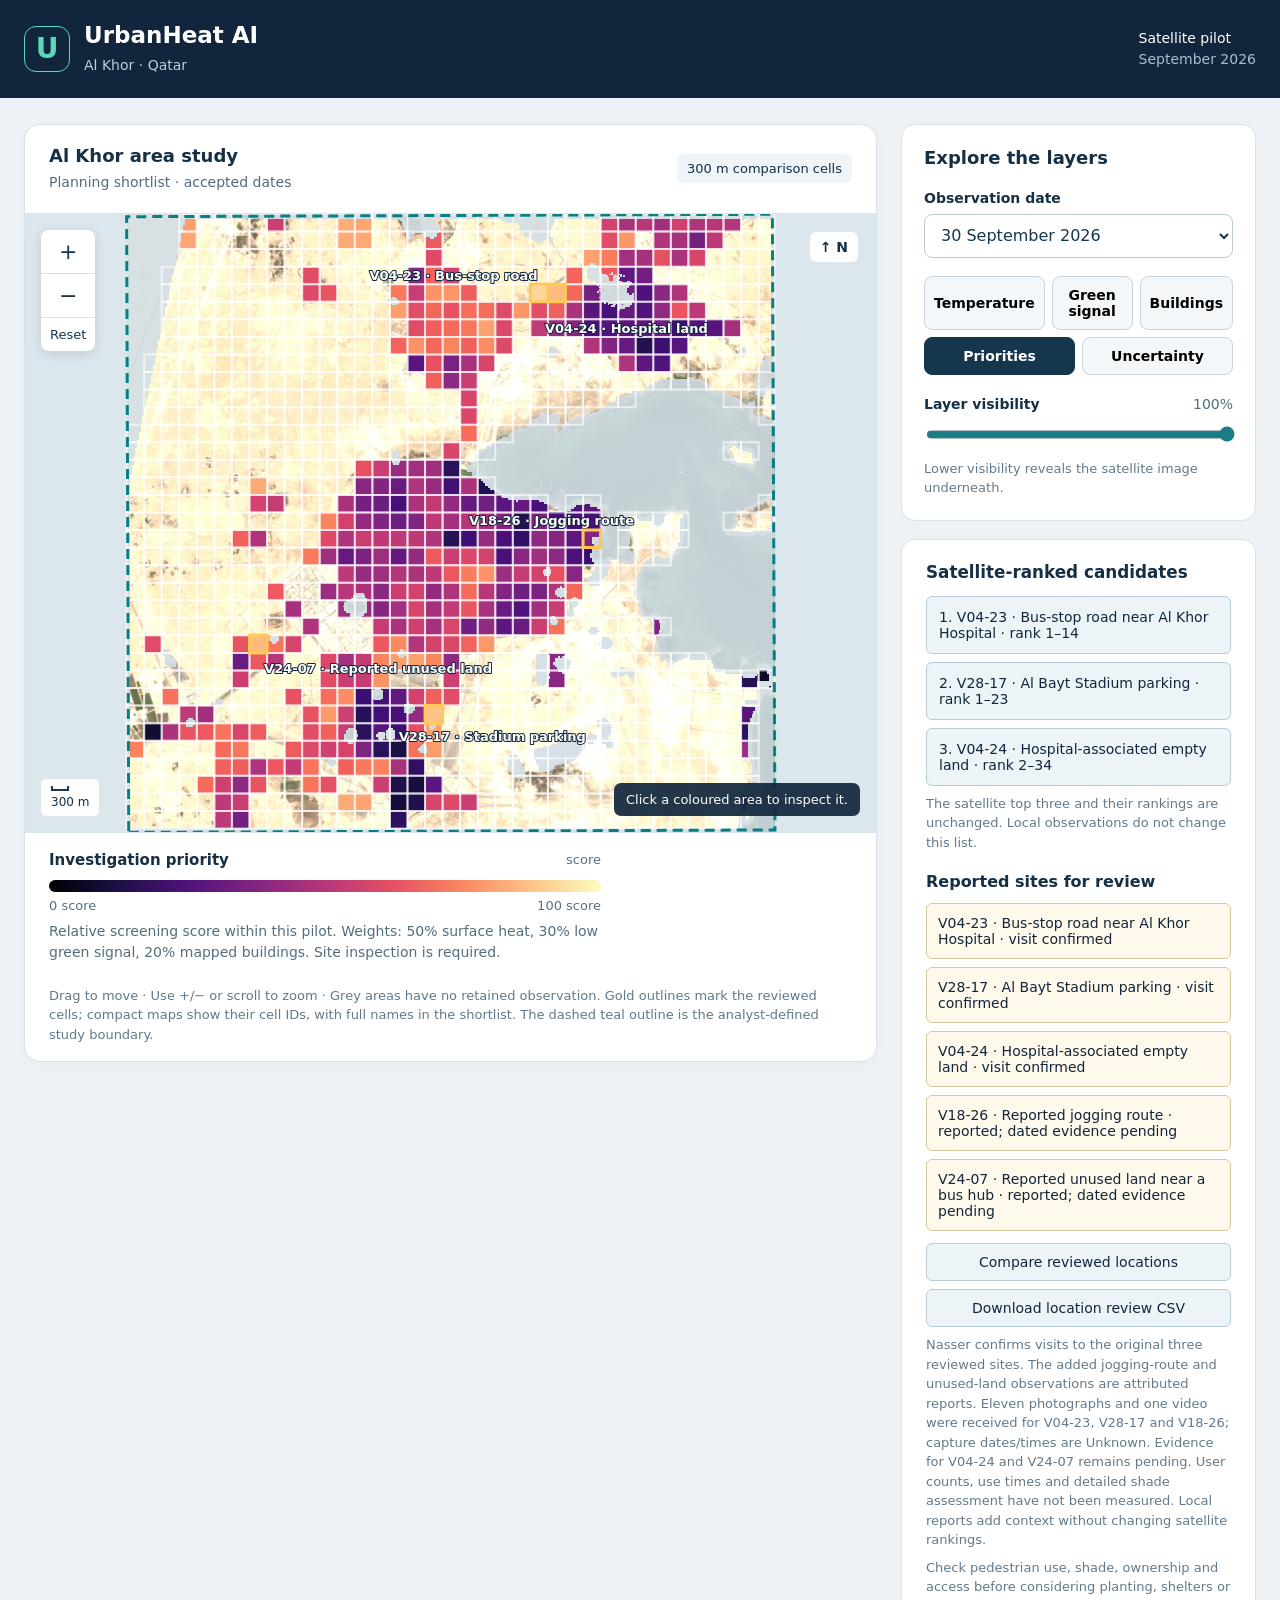
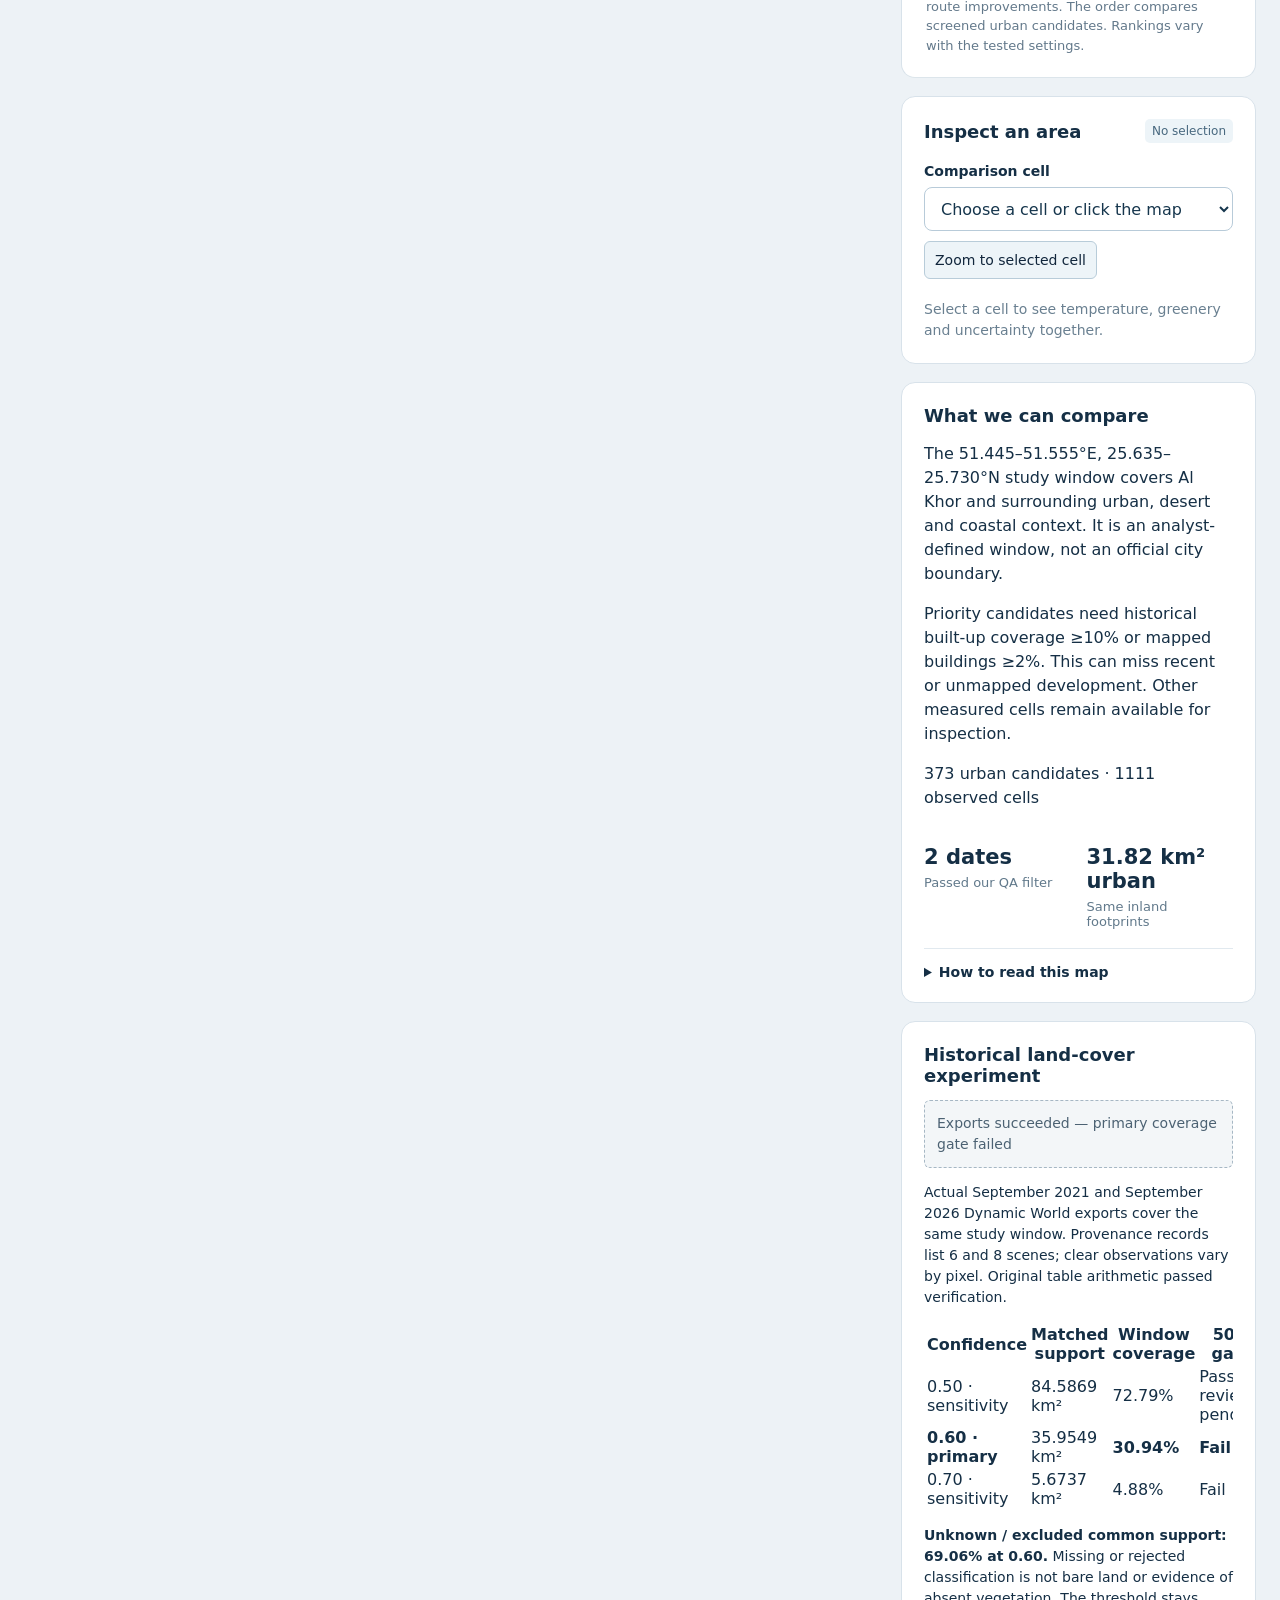
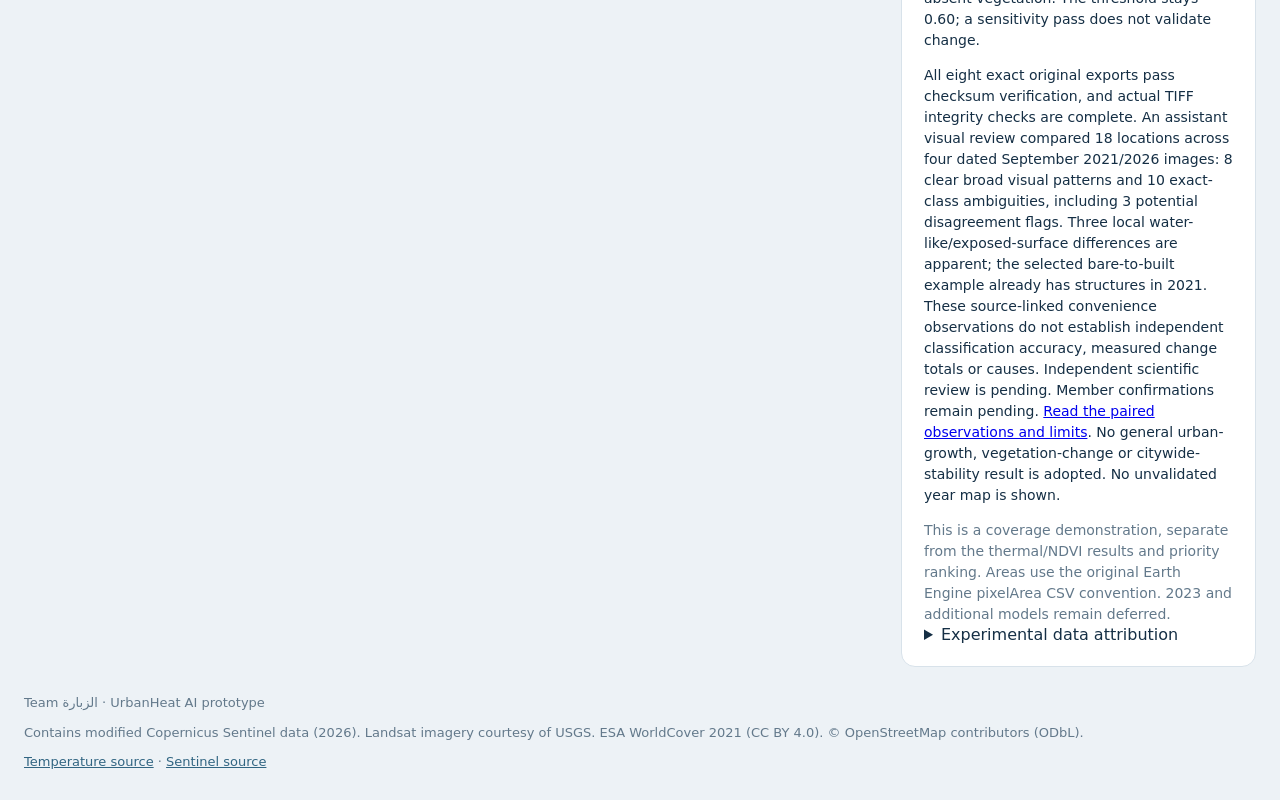
==== commit c4177e56: "Add received site photographs and video with Unknown capture metadata and offline gallery [skip ci]" ====
--- a/app/index.html
+++ b/app/index.html
@@ -2,6 +2,6 @@
 <header><div class="brand"><span class="mark" aria-hidden="true">U</span><div><h1>UrbanHeat AI</h1><p>Al Khor · Qatar</p></div></div><div class="phase">Satellite pilot <span>September 2026</span></div></header>
 <main><section class="workspace" aria-label="Interactive satellite map"><div class="map-top"><div><h2>Al Khor area study</h2><p id="map-caption">Loading satellite layers…</p></div><span class="tag">300 m comparison cells</span></div><div class="map-frame" id="map-frame"><svg id="map" viewBox="0 0 1830 2100" role="img" aria-label="Interactive map of Al Khor. Use the cell selector for keyboard access." tabindex="0"><image id="base" href="assets/satellite.jpg" width="1830" height="2100"/><image id="mask-image" href="assets/excluded.png" width="1830" height="2100" style="image-rendering:pixelated"/><image id="layer-image" width="1830" height="2100" style="image-rendering:pixelated"/><g id="cells"></g><g id="selection" pointer-events="none"></g><g id="map-labels" pointer-events="none"></g></svg><div class="zoom" aria-label="Map zoom controls"><button id="zoom-in" aria-label="Zoom in">+</button><button id="zoom-out" aria-label="Zoom out">−</button><button id="reset" aria-label="Reset map view">Reset</button></div><span class="north" aria-label="Grid north">↑ N</span><div class="scale"><span id="scale-line"></span><span>300 m</span></div><div id="map-status" class="map-status" role="status">Click a coloured area to inspect it.</div></div><div class="legend"><div><strong id="legend-title">Surface temperature</strong><span id="legend-units">°C</span></div><div class="gradient" id="gradient"></div><div class="legend-labels"><span id="legend-min">35°C</span><span id="legend-max">50°C</span></div><p id="legend-description"></p></div><p class="map-instruction">Drag to move · Use +/− or scroll to zoom · Grey areas have no retained observation. Gold outlines mark the reviewed cells; compact maps show their cell IDs, with full names in the shortlist. The dashed teal outline is the analyst-defined study boundary.</p></section>
 <aside><section class="controls"><h2>Explore the layers</h2><label for="date">Observation date</label><select id="date"><option value="2026-09-30">30 September 2026</option><option value="2026-09-14">14 September 2026</option></select><div class="layer-buttons" aria-label="Map layer"><button data-layer="temperature" class="active" aria-pressed="true">Temperature</button><button data-layer="greenery" aria-pressed="false">Green signal</button><button data-layer="buildings" aria-pressed="false">Buildings</button><button data-layer="priority" aria-pressed="false">Priorities</button><button data-layer="uncertainty" aria-pressed="false">Uncertainty</button></div><label for="opacity">Layer visibility <output id="opacity-value">100%</output></label><input id="opacity" type="range" min="0" max="100" value="100"><p class="hint">Lower visibility reveals the satellite image underneath.</p></section>
-<section class="planning"><h2>Satellite-ranked candidates</h2><div id="priority-list"></div><p class="hint">The satellite top three and their rankings are unchanged. Local observations do not change this list.</p><h3>Reported sites for review</h3><div id="case-study-list"></div><div class="review-actions"><button id="comparison-toggle" aria-expanded="false" aria-controls="comparison">Compare reviewed locations</button><button id="download-review">Download location review CSV</button></div><p id="review-status" class="hint">Nasser confirms visits to the original three reviewed sites. The added jogging-route and unused-land observations are attributed reports; dated evidence is pending. User counts, use times and detailed shade assessment have not been measured. Local reports add context without changing satellite rankings.</p><p class="hint">Check pedestrian use, shade, ownership and access before considering planting, shelters or route improvements. The order compares screened urban candidates. Rankings vary with the tested settings.</p></section><section class="inspection"><div class="section-title"><h2>Inspect an area</h2><span id="cell-badge">No selection</span></div><label for="cell-select">Comparison cell</label><select id="cell-select"><option value="">Choose a cell or click the map</option></select><button id="focus-selection" class="focus-button">Zoom to selected cell</button><div id="cell-details" aria-live="polite"><p class="empty">Select a cell to see temperature, greenery and uncertainty together.</p></div></section>
-<section class="historical"><h2>Historical land-cover experiment</h2><p class="evidence-pending">Exports succeeded — primary coverage gate failed</p><p>Actual September 2021 and September 2026 Dynamic World exports cover the same study window. Provenance records list 6 and 8 scenes; clear observations vary by pixel. Original table arithmetic passed verification.</p><div class="table-scroll"><table aria-label="Dynamic World experimental coverage"><thead><tr><th>Confidence</th><th>Matched support</th><th>Window coverage</th><th>50% gate</th></tr></thead><tbody><tr><td>0.50 · sensitivity</td><td>84.5869 km²</td><td>72.79%</td><td>Pass · review pending</td></tr><tr><td><strong>0.60 · primary</strong></td><td>35.9549 km²</td><td><strong>30.94%</strong></td><td><strong>Fail</strong></td></tr><tr><td>0.70 · sensitivity</td><td>5.6737 km²</td><td>4.88%</td><td>Fail</td></tr></tbody></table></div><p><strong>Unknown / excluded common support: 69.06% at 0.60.</strong> Missing or rejected classification is not bare land or evidence of absent vegetation. The threshold stays 0.60; a sensitivity pass does not validate change.</p><p>All eight exact original exports pass checksum verification, and actual TIFF integrity checks are complete. An assistant visual review compared 18 locations across four dated September 2021/2026 images: 8 clear broad visual patterns and 10 exact-class ambiguities, including 3 potential disagreement flags. Three local water-like/exposed-surface differences are apparent; the selected bare-to-built example already has structures in 2021. These source-linked convenience observations do not establish independent classification accuracy, measured change totals or causes. Independent scientific review is pending. Member confirmations remain pending. <a href="https://github.com/NasserAlhuri/spaceHacathon/blob/main/docs/Dynamic-World-Paired-Reference-Review.md" target="_blank" rel="noopener">Read the paired observations and limits</a>. No general urban-growth, vegetation-change or citywide-stability result is adopted. No unvalidated year map is shown.</p><p class="hint">This is a coverage demonstration, separate from the thermal/NDVI results and priority ranking. Areas use the original Earth Engine pixelArea CSV convention. 2023 and additional models remain deferred.</p><details><summary>Experimental data attribution</summary><p>This dataset is produced for the Dynamic World Project by Google in partnership with National Geographic Society and the World Resources Institute. CC BY 4.0. Contains modified Copernicus Sentinel data (2021, 2026).</p></details></section><section class="study"><h2>What we can compare</h2><p>The 51.445–51.555°E, 25.635–25.730°N study window covers Al Khor and surrounding urban, desert and coastal context. It is an analyst-defined window, not an official city boundary.</p><p>Priority candidates need historical built-up coverage ≥10% or mapped buildings ≥2%. This can miss recent or unmapped development. Other measured cells remain available for inspection.</p><p id="cell-count"></p><div class="study-stats"><div><strong id="date-count">Loading…</strong><span>Passed our QA filter</span></div><div><strong id="footprint-stat">Loading…</strong><span>Same inland footprints</span></div></div><details><summary>How to read this map</summary><p>Temperature is a satellite estimate of the surface, not air temperature or a health-risk score. Thermal detail is about 100 m, although the delivered pixels are 30 m.</p><p>Green pixel share is the fraction of matched clear-land pixels with a vegetation signal (NDVI ≥0.30). It is a provisional estimate, not a tree inventory.</p><p>Uncertainty is the Landsat ST_QA estimate. Higher values mean less certainty. Reported cell values are medians, not confidence intervals.</p><p>We exclude water candidates, a 60 m coastal buffer and crop-edge halo, uncertain land, cloud flags and temperature uncertainty above 2 K. Historical WorldCover water, wetland and mangrove classes are also excluded conservatively. Limited OSM reference checks have mixed results: water tags can conflict with the current image, and tidal vegetation complicates shoreline labels. No coastal reference point enters the retained thermal comparison. These checks do not establish accuracy.</p><p>6 September was excluded: none of the historical urban inland support passed the strict QA limit. Date acceptance requires at least 50% coverage of that support. Sentinel greenery is from 15 September for the 14 September thermal scene, and from 30 September for the other scene.</p><p>Buildings come from contributed OSM closed ways. Historical built-up land comes from the machine-learning-derived ESA WorldCover 2021 product. We do not run our own AI building segmentation.</p><p>Priorities combine relative ranks for surface heat (50%), low green signal (30%) and mapped buildings (20%). We tested 13 settings, including urban screening cutoffs. Reported thermal uncertainty does not capture every possible error.</p></details></section></aside><section id="comparison" class="comparison" hidden><h2>Reviewed locations, different site checks</h2><p id="comparison-date"></p><div class="table-scroll"><table><thead><tr><th>Location</th><th>Cell</th><th>Surface temperature</th><th>Detected green pixels</th><th>Scenario ranks</th><th>Reported use</th><th>Next site check</th></tr></thead><tbody id="comparison-body"></tbody></table></div><p>Satellite measurements describe 300 m cells. Local observations are from Abdulrahman Almohannadi; Nasser confirms visits to the original three reviewed sites. The added jogging-route and unused-land observations are attributed reports; dated evidence is pending. User counts, use times and detailed shade assessment have not been measured. Ownership and access checks remain pending; Unknown values are retained without supporting evidence.</p></section></main>
+<section class="planning"><h2>Satellite-ranked candidates</h2><div id="priority-list"></div><p class="hint">The satellite top three and their rankings are unchanged. Local observations do not change this list.</p><h3>Reported sites for review</h3><div id="case-study-list"></div><div class="review-actions"><button id="comparison-toggle" aria-expanded="false" aria-controls="comparison">Compare reviewed locations</button><button id="download-review">Download location review CSV</button></div><p id="review-status" class="hint">Nasser confirms visits to the original three reviewed sites. The added jogging-route and unused-land observations are attributed reports. Eleven photographs and one video were received for V04-23, V28-17 and V18-26; capture dates/times are Unknown. Evidence for V04-24 and V24-07 remains pending. User counts, use times and detailed shade assessment have not been measured. Local reports add context without changing satellite rankings.</p><p class="hint">Check pedestrian use, shade, ownership and access before considering planting, shelters or route improvements. The order compares screened urban candidates. Rankings vary with the tested settings.</p></section><section class="inspection"><div class="section-title"><h2>Inspect an area</h2><span id="cell-badge">No selection</span></div><label for="cell-select">Comparison cell</label><select id="cell-select"><option value="">Choose a cell or click the map</option></select><button id="focus-selection" class="focus-button">Zoom to selected cell</button><div id="cell-details" aria-live="polite"><p class="empty">Select a cell to see temperature, greenery and uncertainty together.</p></div></section>
+<section class="historical"><h2>Historical land-cover experiment</h2><p class="evidence-pending">Exports succeeded — primary coverage gate failed</p><p>Actual September 2021 and September 2026 Dynamic World exports cover the same study window. Provenance records list 6 and 8 scenes; clear observations vary by pixel. Original table arithmetic passed verification.</p><div class="table-scroll"><table aria-label="Dynamic World experimental coverage"><thead><tr><th>Confidence</th><th>Matched support</th><th>Window coverage</th><th>50% gate</th></tr></thead><tbody><tr><td>0.50 · sensitivity</td><td>84.5869 km²</td><td>72.79%</td><td>Pass · review pending</td></tr><tr><td><strong>0.60 · primary</strong></td><td>35.9549 km²</td><td><strong>30.94%</strong></td><td><strong>Fail</strong></td></tr><tr><td>0.70 · sensitivity</td><td>5.6737 km²</td><td>4.88%</td><td>Fail</td></tr></tbody></table></div><p><strong>Unknown / excluded common support: 69.06% at 0.60.</strong> Missing or rejected classification is not bare land or evidence of absent vegetation. The threshold stays 0.60; a sensitivity pass does not validate change.</p><p>All eight exact original exports pass checksum verification, and actual TIFF integrity checks are complete. An assistant visual review compared 18 locations across four dated September 2021/2026 images: 8 clear broad visual patterns and 10 exact-class ambiguities, including 3 potential disagreement flags. Three local water-like/exposed-surface differences are apparent; the selected bare-to-built example already has structures in 2021. These source-linked convenience observations do not establish independent classification accuracy, measured change totals or causes. Independent scientific review is pending. Member confirmations remain pending. <a href="https://github.com/NasserAlhuri/spaceHacathon/blob/main/docs/Dynamic-World-Paired-Reference-Review.md" target="_blank" rel="noopener">Read the paired observations and limits</a>. No general urban-growth, vegetation-change or citywide-stability result is adopted. No unvalidated year map is shown.</p><p class="hint">This is a coverage demonstration, separate from the thermal/NDVI results and priority ranking. Areas use the original Earth Engine pixelArea CSV convention. 2023 and additional models remain deferred.</p><details><summary>Experimental data attribution</summary><p>This dataset is produced for the Dynamic World Project by Google in partnership with National Geographic Society and the World Resources Institute. CC BY 4.0. Contains modified Copernicus Sentinel data (2021, 2026).</p></details></section><section class="study"><h2>What we can compare</h2><p>The 51.445–51.555°E, 25.635–25.730°N study window covers Al Khor and surrounding urban, desert and coastal context. It is an analyst-defined window, not an official city boundary.</p><p>Priority candidates need historical built-up coverage ≥10% or mapped buildings ≥2%. This can miss recent or unmapped development. Other measured cells remain available for inspection.</p><p id="cell-count"></p><div class="study-stats"><div><strong id="date-count">Loading…</strong><span>Passed our QA filter</span></div><div><strong id="footprint-stat">Loading…</strong><span>Same inland footprints</span></div></div><details><summary>How to read this map</summary><p>Temperature is a satellite estimate of the surface, not air temperature or a health-risk score. Thermal detail is about 100 m, although the delivered pixels are 30 m.</p><p>Green pixel share is the fraction of matched clear-land pixels with a vegetation signal (NDVI ≥0.30). It is a provisional estimate, not a tree inventory.</p><p>Uncertainty is the Landsat ST_QA estimate. Higher values mean less certainty. Reported cell values are medians, not confidence intervals.</p><p>We exclude water candidates, a 60 m coastal buffer and crop-edge halo, uncertain land, cloud flags and temperature uncertainty above 2 K. Historical WorldCover water, wetland and mangrove classes are also excluded conservatively. Limited OSM reference checks have mixed results: water tags can conflict with the current image, and tidal vegetation complicates shoreline labels. No coastal reference point enters the retained thermal comparison. These checks do not establish accuracy.</p><p>6 September was excluded: none of the historical urban inland support passed the strict QA limit. Date acceptance requires at least 50% coverage of that support. Sentinel greenery is from 15 September for the 14 September thermal scene, and from 30 September for the other scene.</p><p>Buildings come from contributed OSM closed ways. Historical built-up land comes from the machine-learning-derived ESA WorldCover 2021 product. We do not run our own AI building segmentation.</p><p>Priorities combine relative ranks for surface heat (50%), low green signal (30%) and mapped buildings (20%). We tested 13 settings, including urban screening cutoffs. Reported thermal uncertainty does not capture every possible error.</p></details></section></aside><section id="comparison" class="comparison" hidden><h2>Reviewed locations, different site checks</h2><p id="comparison-date"></p><div class="table-scroll"><table><thead><tr><th>Location</th><th>Cell</th><th>Surface temperature</th><th>Detected green pixels</th><th>Scenario ranks</th><th>Reported use</th><th>Next site check</th></tr></thead><tbody id="comparison-body"></tbody></table></div><p>Satellite measurements describe 300 m cells. Local observations are from Abdulrahman Almohannadi; Nasser confirms visits to the original three reviewed sites. The added jogging-route and unused-land observations are attributed reports. Eleven photographs and one video were received for V04-23, V28-17 and V18-26; capture dates/times are Unknown. Evidence for V04-24 and V24-07 remains pending. User counts, use times and detailed shade assessment have not been measured. Ownership and access checks remain pending; Unknown values are retained without supporting evidence.</p></section></main>
 <footer><p>Team <span lang="ar" dir="rtl">الزبارة</span> · UrbanHeat AI prototype</p><p>Contains modified Copernicus Sentinel data (2026). Landsat imagery courtesy of USGS. ESA WorldCover 2021 (CC BY 4.0). © OpenStreetMap contributors (ODbL).</p><p><a href="https://www.usgs.gov/landsat-missions/landsat-collection-2-surface-temperature" target="_blank" rel="noopener">Temperature source</a> · <a href="https://sentiwiki.copernicus.eu/web/s2-products" target="_blank" rel="noopener">Sentinel source</a></p></footer><noscript>This map needs JavaScript to switch layers and inspect cells.</noscript><script src="app.js"></script></body></html>
--- a/app/style.css
+++ b/app/style.css
@@ -6,4 +6,4 @@
 
 #map-labels text{font-size:200px;font-weight:700;fill:white;stroke:#11263c;stroke-width:35px;paint-order:stroke fill;stroke-linejoin:round}#map-labels .review-cell{fill:none;stroke:#ffc857;stroke-width:3px;vector-effect:non-scaling-stroke}#map-labels .study-boundary{fill:none;stroke:#087f83;stroke-width:3px;stroke-dasharray:10 6;vector-effect:non-scaling-stroke}.review-actions{display:grid;gap:8px;margin-top:12px}.review-actions button,.focus-button{padding:10px;border:1px solid #b8ccd9;border-radius:6px;background:#edf4f8;color:#11263c;font-size:14px}.focus-button{margin-top:10px}.local-details{border-top:2px solid #d8e2ea;margin-top:20px;padding-top:15px}.local-details h3{font-size:17px;margin:0}.local-details p,.local-details dd,.local-details dt{font-size:14px;line-height:1.5}.local-details dt{font-weight:600;margin-top:10px}.local-details dd{margin:3px 0 0;color:#536c7f}.evidence-status{color:#765000;background:#fff6dc;padding:8px;border-radius:5px}.local-details a{color:#176277}.comparison{grid-column:1/-1;background:white;border:1px solid #d8e2ea;border-radius:14px;padding:22px}.comparison[hidden]{display:none}.comparison p{font-size:14px;color:#536c7f}.table-scroll{overflow:auto}.comparison table{border-collapse:collapse;width:100%;min-width:850px;font-size:14px}.comparison td,.comparison th{padding:12px;text-align:left;vertical-align:top;border-bottom:1px solid #d8e2ea}.comparison th{background:#edf4f8}.comparison td:first-child{font-weight:600}@media(max-width:720px){.comparison{order:4}.planning{order:2}}
 
-#case-study-list{display:grid;gap:8px;margin-top:12px}#case-study-list button{text-align:left;padding:11px;background:#fff9eb;border:1px solid #d8c99e;border-radius:6px;color:#11263c;font-size:14px}.planning h3{font-size:16px;margin:20px 0 0}.photo-gallery h4,.local-details h4{font-size:14px;margin:15px 0 8px}.evidence-pending{border:1px dashed #a6b7c4;background:#f3f6f8;padding:12px;border-radius:6px;color:#4c6273}.photo-gallery figure{margin:12px 0}.photo-gallery img{display:block;width:100%;height:auto;border-radius:6px}.photo-gallery figcaption{font-size:13px;line-height:1.5;color:#536c7f;margin-top:7px}.local-details ul{padding-left:20px;font-size:14px;line-height:1.5}.historical p{font-size:14px}.historical{order:3}@media(max-width:720px){.historical{order:3}.study{order:4}.comparison{order:5}}
+#case-study-list{display:grid;gap:8px;margin-top:12px}#case-study-list button{text-align:left;padding:11px;background:#fff9eb;border:1px solid #d8c99e;border-radius:6px;color:#11263c;font-size:14px}.planning h3{font-size:16px;margin:20px 0 0}.photo-gallery h4,.local-details h4{font-size:14px;margin:15px 0 8px}.evidence-pending{border:1px dashed #a6b7c4;background:#f3f6f8;padding:12px;border-radius:6px;color:#4c6273}.photo-gallery figure{margin:12px 0}.photo-gallery img,.photo-gallery video{display:block;width:100%;height:auto;border-radius:6px}.photo-gallery video{max-height:560px;background:#11263c}.photo-gallery figcaption{font-size:13px;line-height:1.5;color:#536c7f;margin-top:7px}.local-details ul{padding-left:20px;font-size:14px;line-height:1.5}.historical p{font-size:14px}.historical{order:3}@media(max-width:720px){.historical{order:3}.study{order:4}.comparison{order:5}}
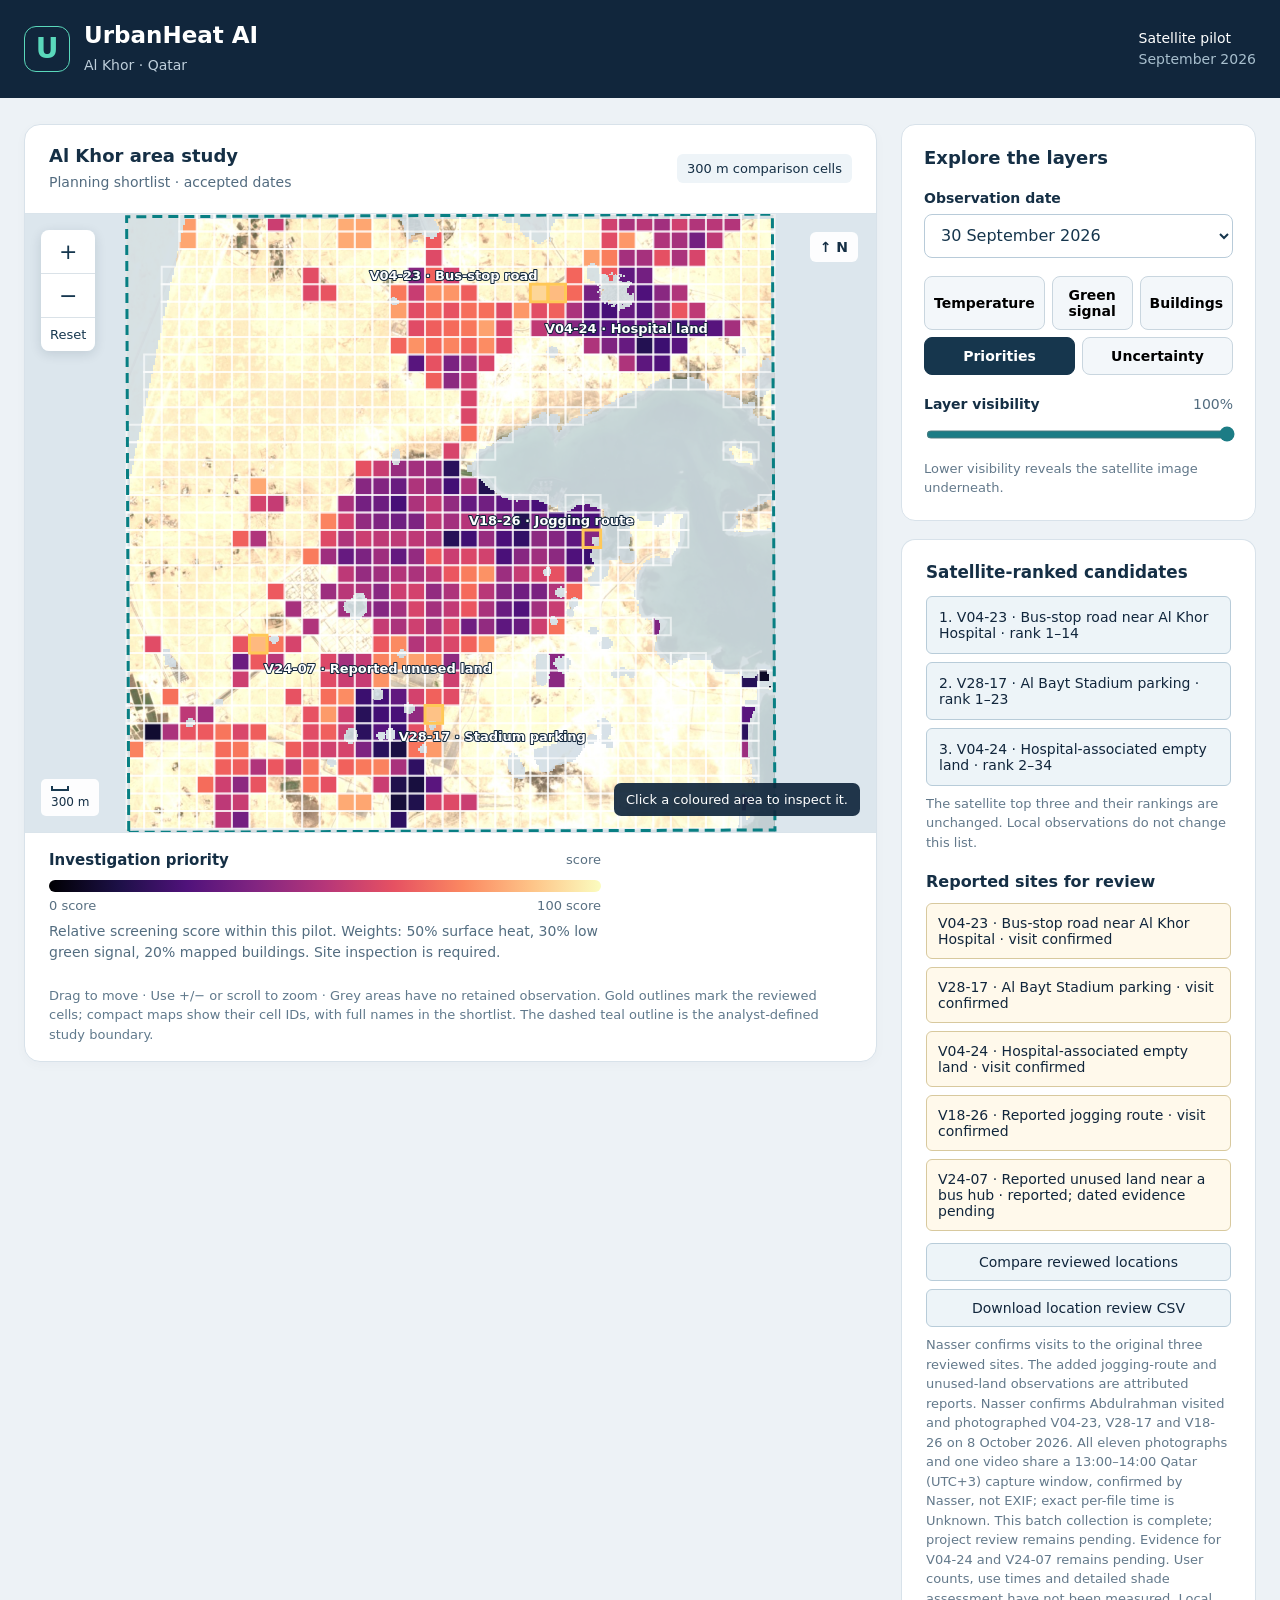
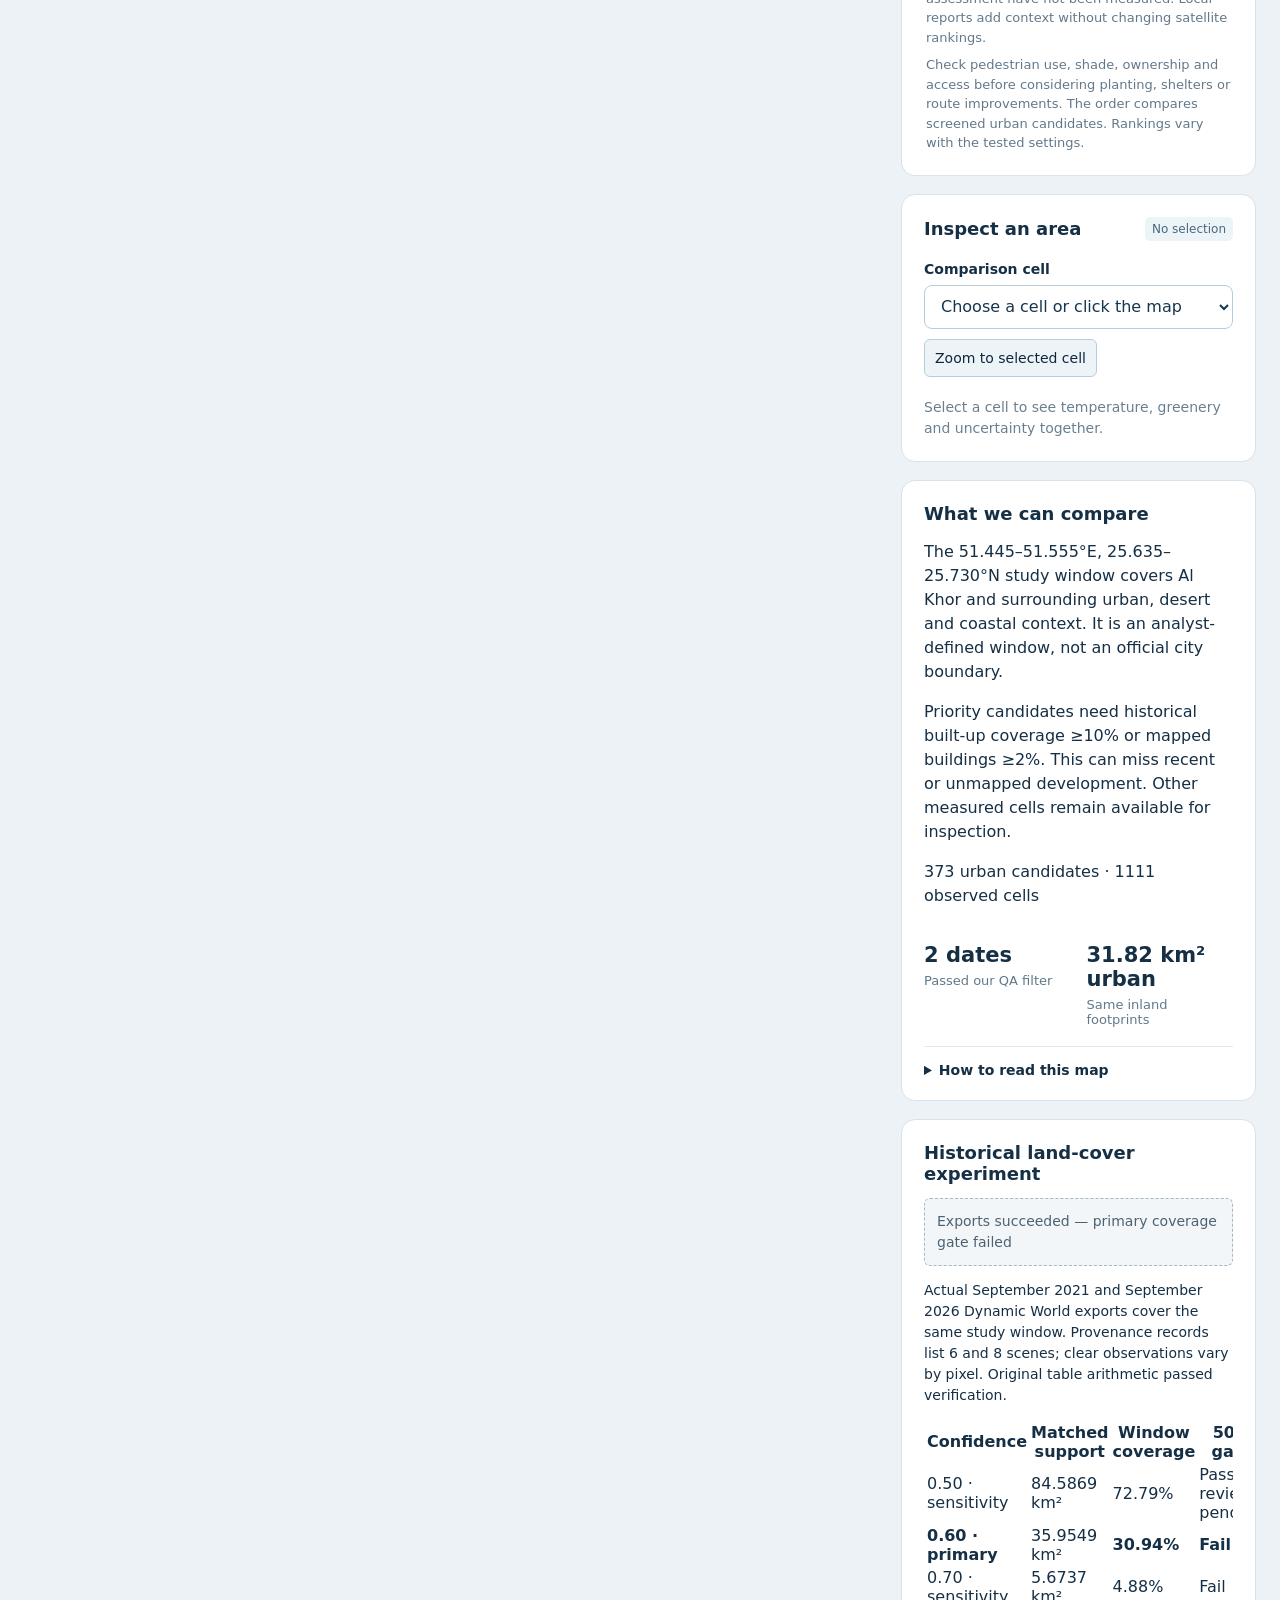
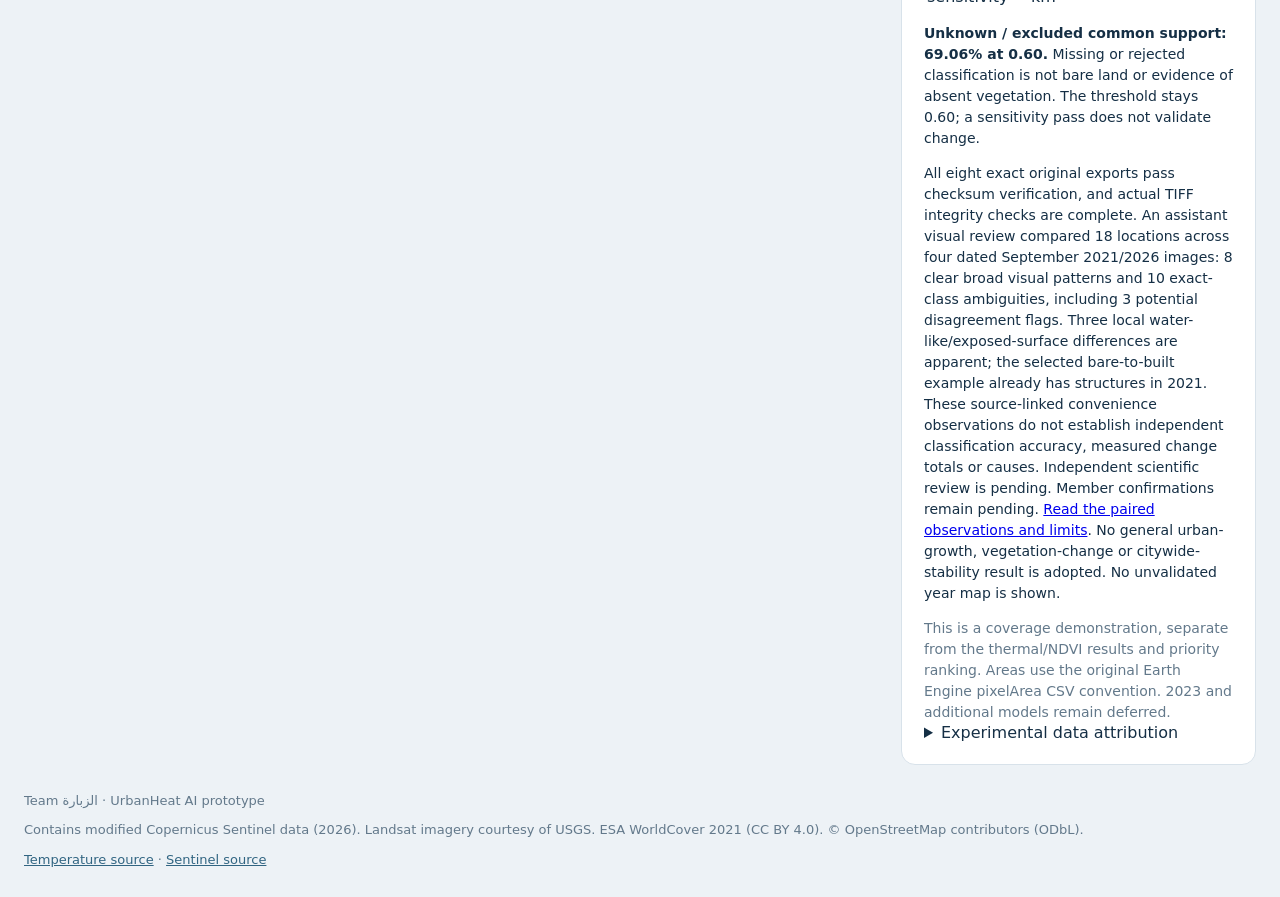
==== commit 9fa71a86: "Record Nasser-confirmed photographer and shared capture window; complete supplied media collection o" ====
--- a/app/index.html
+++ b/app/index.html
@@ -2,6 +2,6 @@
 <header><div class="brand"><span class="mark" aria-hidden="true">U</span><div><h1>UrbanHeat AI</h1><p>Al Khor · Qatar</p></div></div><div class="phase">Satellite pilot <span>September 2026</span></div></header>
 <main><section class="workspace" aria-label="Interactive satellite map"><div class="map-top"><div><h2>Al Khor area study</h2><p id="map-caption">Loading satellite layers…</p></div><span class="tag">300 m comparison cells</span></div><div class="map-frame" id="map-frame"><svg id="map" viewBox="0 0 1830 2100" role="img" aria-label="Interactive map of Al Khor. Use the cell selector for keyboard access." tabindex="0"><image id="base" href="assets/satellite.jpg" width="1830" height="2100"/><image id="mask-image" href="assets/excluded.png" width="1830" height="2100" style="image-rendering:pixelated"/><image id="layer-image" width="1830" height="2100" style="image-rendering:pixelated"/><g id="cells"></g><g id="selection" pointer-events="none"></g><g id="map-labels" pointer-events="none"></g></svg><div class="zoom" aria-label="Map zoom controls"><button id="zoom-in" aria-label="Zoom in">+</button><button id="zoom-out" aria-label="Zoom out">−</button><button id="reset" aria-label="Reset map view">Reset</button></div><span class="north" aria-label="Grid north">↑ N</span><div class="scale"><span id="scale-line"></span><span>300 m</span></div><div id="map-status" class="map-status" role="status">Click a coloured area to inspect it.</div></div><div class="legend"><div><strong id="legend-title">Surface temperature</strong><span id="legend-units">°C</span></div><div class="gradient" id="gradient"></div><div class="legend-labels"><span id="legend-min">35°C</span><span id="legend-max">50°C</span></div><p id="legend-description"></p></div><p class="map-instruction">Drag to move · Use +/− or scroll to zoom · Grey areas have no retained observation. Gold outlines mark the reviewed cells; compact maps show their cell IDs, with full names in the shortlist. The dashed teal outline is the analyst-defined study boundary.</p></section>
 <aside><section class="controls"><h2>Explore the layers</h2><label for="date">Observation date</label><select id="date"><option value="2026-09-30">30 September 2026</option><option value="2026-09-14">14 September 2026</option></select><div class="layer-buttons" aria-label="Map layer"><button data-layer="temperature" class="active" aria-pressed="true">Temperature</button><button data-layer="greenery" aria-pressed="false">Green signal</button><button data-layer="buildings" aria-pressed="false">Buildings</button><button data-layer="priority" aria-pressed="false">Priorities</button><button data-layer="uncertainty" aria-pressed="false">Uncertainty</button></div><label for="opacity">Layer visibility <output id="opacity-value">100%</output></label><input id="opacity" type="range" min="0" max="100" value="100"><p class="hint">Lower visibility reveals the satellite image underneath.</p></section>
-<section class="planning"><h2>Satellite-ranked candidates</h2><div id="priority-list"></div><p class="hint">The satellite top three and their rankings are unchanged. Local observations do not change this list.</p><h3>Reported sites for review</h3><div id="case-study-list"></div><div class="review-actions"><button id="comparison-toggle" aria-expanded="false" aria-controls="comparison">Compare reviewed locations</button><button id="download-review">Download location review CSV</button></div><p id="review-status" class="hint">Nasser confirms visits to the original three reviewed sites. The added jogging-route and unused-land observations are attributed reports. Eleven photographs and one video were received for V04-23, V28-17 and V18-26; capture dates/times are Unknown. Evidence for V04-24 and V24-07 remains pending. User counts, use times and detailed shade assessment have not been measured. Local reports add context without changing satellite rankings.</p><p class="hint">Check pedestrian use, shade, ownership and access before considering planting, shelters or route improvements. The order compares screened urban candidates. Rankings vary with the tested settings.</p></section><section class="inspection"><div class="section-title"><h2>Inspect an area</h2><span id="cell-badge">No selection</span></div><label for="cell-select">Comparison cell</label><select id="cell-select"><option value="">Choose a cell or click the map</option></select><button id="focus-selection" class="focus-button">Zoom to selected cell</button><div id="cell-details" aria-live="polite"><p class="empty">Select a cell to see temperature, greenery and uncertainty together.</p></div></section>
-<section class="historical"><h2>Historical land-cover experiment</h2><p class="evidence-pending">Exports succeeded — primary coverage gate failed</p><p>Actual September 2021 and September 2026 Dynamic World exports cover the same study window. Provenance records list 6 and 8 scenes; clear observations vary by pixel. Original table arithmetic passed verification.</p><div class="table-scroll"><table aria-label="Dynamic World experimental coverage"><thead><tr><th>Confidence</th><th>Matched support</th><th>Window coverage</th><th>50% gate</th></tr></thead><tbody><tr><td>0.50 · sensitivity</td><td>84.5869 km²</td><td>72.79%</td><td>Pass · review pending</td></tr><tr><td><strong>0.60 · primary</strong></td><td>35.9549 km²</td><td><strong>30.94%</strong></td><td><strong>Fail</strong></td></tr><tr><td>0.70 · sensitivity</td><td>5.6737 km²</td><td>4.88%</td><td>Fail</td></tr></tbody></table></div><p><strong>Unknown / excluded common support: 69.06% at 0.60.</strong> Missing or rejected classification is not bare land or evidence of absent vegetation. The threshold stays 0.60; a sensitivity pass does not validate change.</p><p>All eight exact original exports pass checksum verification, and actual TIFF integrity checks are complete. An assistant visual review compared 18 locations across four dated September 2021/2026 images: 8 clear broad visual patterns and 10 exact-class ambiguities, including 3 potential disagreement flags. Three local water-like/exposed-surface differences are apparent; the selected bare-to-built example already has structures in 2021. These source-linked convenience observations do not establish independent classification accuracy, measured change totals or causes. Independent scientific review is pending. Member confirmations remain pending. <a href="https://github.com/NasserAlhuri/spaceHacathon/blob/main/docs/Dynamic-World-Paired-Reference-Review.md" target="_blank" rel="noopener">Read the paired observations and limits</a>. No general urban-growth, vegetation-change or citywide-stability result is adopted. No unvalidated year map is shown.</p><p class="hint">This is a coverage demonstration, separate from the thermal/NDVI results and priority ranking. Areas use the original Earth Engine pixelArea CSV convention. 2023 and additional models remain deferred.</p><details><summary>Experimental data attribution</summary><p>This dataset is produced for the Dynamic World Project by Google in partnership with National Geographic Society and the World Resources Institute. CC BY 4.0. Contains modified Copernicus Sentinel data (2021, 2026).</p></details></section><section class="study"><h2>What we can compare</h2><p>The 51.445–51.555°E, 25.635–25.730°N study window covers Al Khor and surrounding urban, desert and coastal context. It is an analyst-defined window, not an official city boundary.</p><p>Priority candidates need historical built-up coverage ≥10% or mapped buildings ≥2%. This can miss recent or unmapped development. Other measured cells remain available for inspection.</p><p id="cell-count"></p><div class="study-stats"><div><strong id="date-count">Loading…</strong><span>Passed our QA filter</span></div><div><strong id="footprint-stat">Loading…</strong><span>Same inland footprints</span></div></div><details><summary>How to read this map</summary><p>Temperature is a satellite estimate of the surface, not air temperature or a health-risk score. Thermal detail is about 100 m, although the delivered pixels are 30 m.</p><p>Green pixel share is the fraction of matched clear-land pixels with a vegetation signal (NDVI ≥0.30). It is a provisional estimate, not a tree inventory.</p><p>Uncertainty is the Landsat ST_QA estimate. Higher values mean less certainty. Reported cell values are medians, not confidence intervals.</p><p>We exclude water candidates, a 60 m coastal buffer and crop-edge halo, uncertain land, cloud flags and temperature uncertainty above 2 K. Historical WorldCover water, wetland and mangrove classes are also excluded conservatively. Limited OSM reference checks have mixed results: water tags can conflict with the current image, and tidal vegetation complicates shoreline labels. No coastal reference point enters the retained thermal comparison. These checks do not establish accuracy.</p><p>6 September was excluded: none of the historical urban inland support passed the strict QA limit. Date acceptance requires at least 50% coverage of that support. Sentinel greenery is from 15 September for the 14 September thermal scene, and from 30 September for the other scene.</p><p>Buildings come from contributed OSM closed ways. Historical built-up land comes from the machine-learning-derived ESA WorldCover 2021 product. We do not run our own AI building segmentation.</p><p>Priorities combine relative ranks for surface heat (50%), low green signal (30%) and mapped buildings (20%). We tested 13 settings, including urban screening cutoffs. Reported thermal uncertainty does not capture every possible error.</p></details></section></aside><section id="comparison" class="comparison" hidden><h2>Reviewed locations, different site checks</h2><p id="comparison-date"></p><div class="table-scroll"><table><thead><tr><th>Location</th><th>Cell</th><th>Surface temperature</th><th>Detected green pixels</th><th>Scenario ranks</th><th>Reported use</th><th>Next site check</th></tr></thead><tbody id="comparison-body"></tbody></table></div><p>Satellite measurements describe 300 m cells. Local observations are from Abdulrahman Almohannadi; Nasser confirms visits to the original three reviewed sites. The added jogging-route and unused-land observations are attributed reports. Eleven photographs and one video were received for V04-23, V28-17 and V18-26; capture dates/times are Unknown. Evidence for V04-24 and V24-07 remains pending. User counts, use times and detailed shade assessment have not been measured. Ownership and access checks remain pending; Unknown values are retained without supporting evidence.</p></section></main>
+<section class="planning"><h2>Satellite-ranked candidates</h2><div id="priority-list"></div><p class="hint">The satellite top three and their rankings are unchanged. Local observations do not change this list.</p><h3>Reported sites for review</h3><div id="case-study-list"></div><div class="review-actions"><button id="comparison-toggle" aria-expanded="false" aria-controls="comparison">Compare reviewed locations</button><button id="download-review">Download location review CSV</button></div><p id="review-status" class="hint">Nasser confirms visits to the original three reviewed sites. The added jogging-route and unused-land observations are attributed reports. Nasser confirms Abdulrahman visited and photographed V04-23, V28-17 and V18-26 on 8 October 2026. All eleven photographs and one video share a 13:00–14:00 Qatar (UTC+3) capture window, confirmed by Nasser, not EXIF; exact per-file time is Unknown. This batch collection is complete; project review remains pending. Evidence for V04-24 and V24-07 remains pending. User counts, use times and detailed shade assessment have not been measured. Local reports add context without changing satellite rankings.</p><p class="hint">Check pedestrian use, shade, ownership and access before considering planting, shelters or route improvements. The order compares screened urban candidates. Rankings vary with the tested settings.</p></section><section class="inspection"><div class="section-title"><h2>Inspect an area</h2><span id="cell-badge">No selection</span></div><label for="cell-select">Comparison cell</label><select id="cell-select"><option value="">Choose a cell or click the map</option></select><button id="focus-selection" class="focus-button">Zoom to selected cell</button><div id="cell-details" aria-live="polite"><p class="empty">Select a cell to see temperature, greenery and uncertainty together.</p></div></section>
+<section class="historical"><h2>Historical land-cover experiment</h2><p class="evidence-pending">Exports succeeded — primary coverage gate failed</p><p>Actual September 2021 and September 2026 Dynamic World exports cover the same study window. Provenance records list 6 and 8 scenes; clear observations vary by pixel. Original table arithmetic passed verification.</p><div class="table-scroll"><table aria-label="Dynamic World experimental coverage"><thead><tr><th>Confidence</th><th>Matched support</th><th>Window coverage</th><th>50% gate</th></tr></thead><tbody><tr><td>0.50 · sensitivity</td><td>84.5869 km²</td><td>72.79%</td><td>Pass · review pending</td></tr><tr><td><strong>0.60 · primary</strong></td><td>35.9549 km²</td><td><strong>30.94%</strong></td><td><strong>Fail</strong></td></tr><tr><td>0.70 · sensitivity</td><td>5.6737 km²</td><td>4.88%</td><td>Fail</td></tr></tbody></table></div><p><strong>Unknown / excluded common support: 69.06% at 0.60.</strong> Missing or rejected classification is not bare land or evidence of absent vegetation. The threshold stays 0.60; a sensitivity pass does not validate change.</p><p>All eight exact original exports pass checksum verification, and actual TIFF integrity checks are complete. An assistant visual review compared 18 locations across four dated September 2021/2026 images: 8 clear broad visual patterns and 10 exact-class ambiguities, including 3 potential disagreement flags. Three local water-like/exposed-surface differences are apparent; the selected bare-to-built example already has structures in 2021. These source-linked convenience observations do not establish independent classification accuracy, measured change totals or causes. Independent scientific review is pending. Member confirmations remain pending. <a href="https://github.com/NasserAlhuri/spaceHacathon/blob/main/docs/Dynamic-World-Paired-Reference-Review.md" target="_blank" rel="noopener">Read the paired observations and limits</a>. No general urban-growth, vegetation-change or citywide-stability result is adopted. No unvalidated year map is shown.</p><p class="hint">This is a coverage demonstration, separate from the thermal/NDVI results and priority ranking. Areas use the original Earth Engine pixelArea CSV convention. 2023 and additional models remain deferred.</p><details><summary>Experimental data attribution</summary><p>This dataset is produced for the Dynamic World Project by Google in partnership with National Geographic Society and the World Resources Institute. CC BY 4.0. Contains modified Copernicus Sentinel data (2021, 2026).</p></details></section><section class="study"><h2>What we can compare</h2><p>The 51.445–51.555°E, 25.635–25.730°N study window covers Al Khor and surrounding urban, desert and coastal context. It is an analyst-defined window, not an official city boundary.</p><p>Priority candidates need historical built-up coverage ≥10% or mapped buildings ≥2%. This can miss recent or unmapped development. Other measured cells remain available for inspection.</p><p id="cell-count"></p><div class="study-stats"><div><strong id="date-count">Loading…</strong><span>Passed our QA filter</span></div><div><strong id="footprint-stat">Loading…</strong><span>Same inland footprints</span></div></div><details><summary>How to read this map</summary><p>Temperature is a satellite estimate of the surface, not air temperature or a health-risk score. Thermal detail is about 100 m, although the delivered pixels are 30 m.</p><p>Green pixel share is the fraction of matched clear-land pixels with a vegetation signal (NDVI ≥0.30). It is a provisional estimate, not a tree inventory.</p><p>Uncertainty is the Landsat ST_QA estimate. Higher values mean less certainty. Reported cell values are medians, not confidence intervals.</p><p>We exclude water candidates, a 60 m coastal buffer and crop-edge halo, uncertain land, cloud flags and temperature uncertainty above 2 K. Historical WorldCover water, wetland and mangrove classes are also excluded conservatively. Limited OSM reference checks have mixed results: water tags can conflict with the current image, and tidal vegetation complicates shoreline labels. No coastal reference point enters the retained thermal comparison. These checks do not establish accuracy.</p><p>6 September was excluded: none of the historical urban inland support passed the strict QA limit. Date acceptance requires at least 50% coverage of that support. Sentinel greenery is from 15 September for the 14 September thermal scene, and from 30 September for the other scene.</p><p>Buildings come from contributed OSM closed ways. Historical built-up land comes from the machine-learning-derived ESA WorldCover 2021 product. We do not run our own AI building segmentation.</p><p>Priorities combine relative ranks for surface heat (50%), low green signal (30%) and mapped buildings (20%). We tested 13 settings, including urban screening cutoffs. Reported thermal uncertainty does not capture every possible error.</p></details></section></aside><section id="comparison" class="comparison" hidden><h2>Reviewed locations, different site checks</h2><p id="comparison-date"></p><div class="table-scroll"><table><thead><tr><th>Location</th><th>Cell</th><th>Surface temperature</th><th>Detected green pixels</th><th>Scenario ranks</th><th>Reported use</th><th>Next site check</th></tr></thead><tbody id="comparison-body"></tbody></table></div><p>Satellite measurements describe 300 m cells. Local observations are from Abdulrahman Almohannadi; Nasser confirms visits to the original three reviewed sites. The added jogging-route and unused-land observations are attributed reports. Nasser confirms Abdulrahman visited and photographed V04-23, V28-17 and V18-26 on 8 October 2026. All eleven photographs and one video share a 13:00–14:00 Qatar (UTC+3) capture window, confirmed by Nasser, not EXIF; exact per-file time is Unknown. This batch collection is complete; project review remains pending. Evidence for V04-24 and V24-07 remains pending. User counts, use times and detailed shade assessment have not been measured. Ownership and access checks remain pending; Unknown values are retained without supporting evidence.</p></section></main>
 <footer><p>Team <span lang="ar" dir="rtl">الزبارة</span> · UrbanHeat AI prototype</p><p>Contains modified Copernicus Sentinel data (2026). Landsat imagery courtesy of USGS. ESA WorldCover 2021 (CC BY 4.0). © OpenStreetMap contributors (ODbL).</p><p><a href="https://www.usgs.gov/landsat-missions/landsat-collection-2-surface-temperature" target="_blank" rel="noopener">Temperature source</a> · <a href="https://sentiwiki.copernicus.eu/web/s2-products" target="_blank" rel="noopener">Sentinel source</a></p></footer><noscript>This map needs JavaScript to switch layers and inspect cells.</noscript><script src="app.js"></script></body></html>
